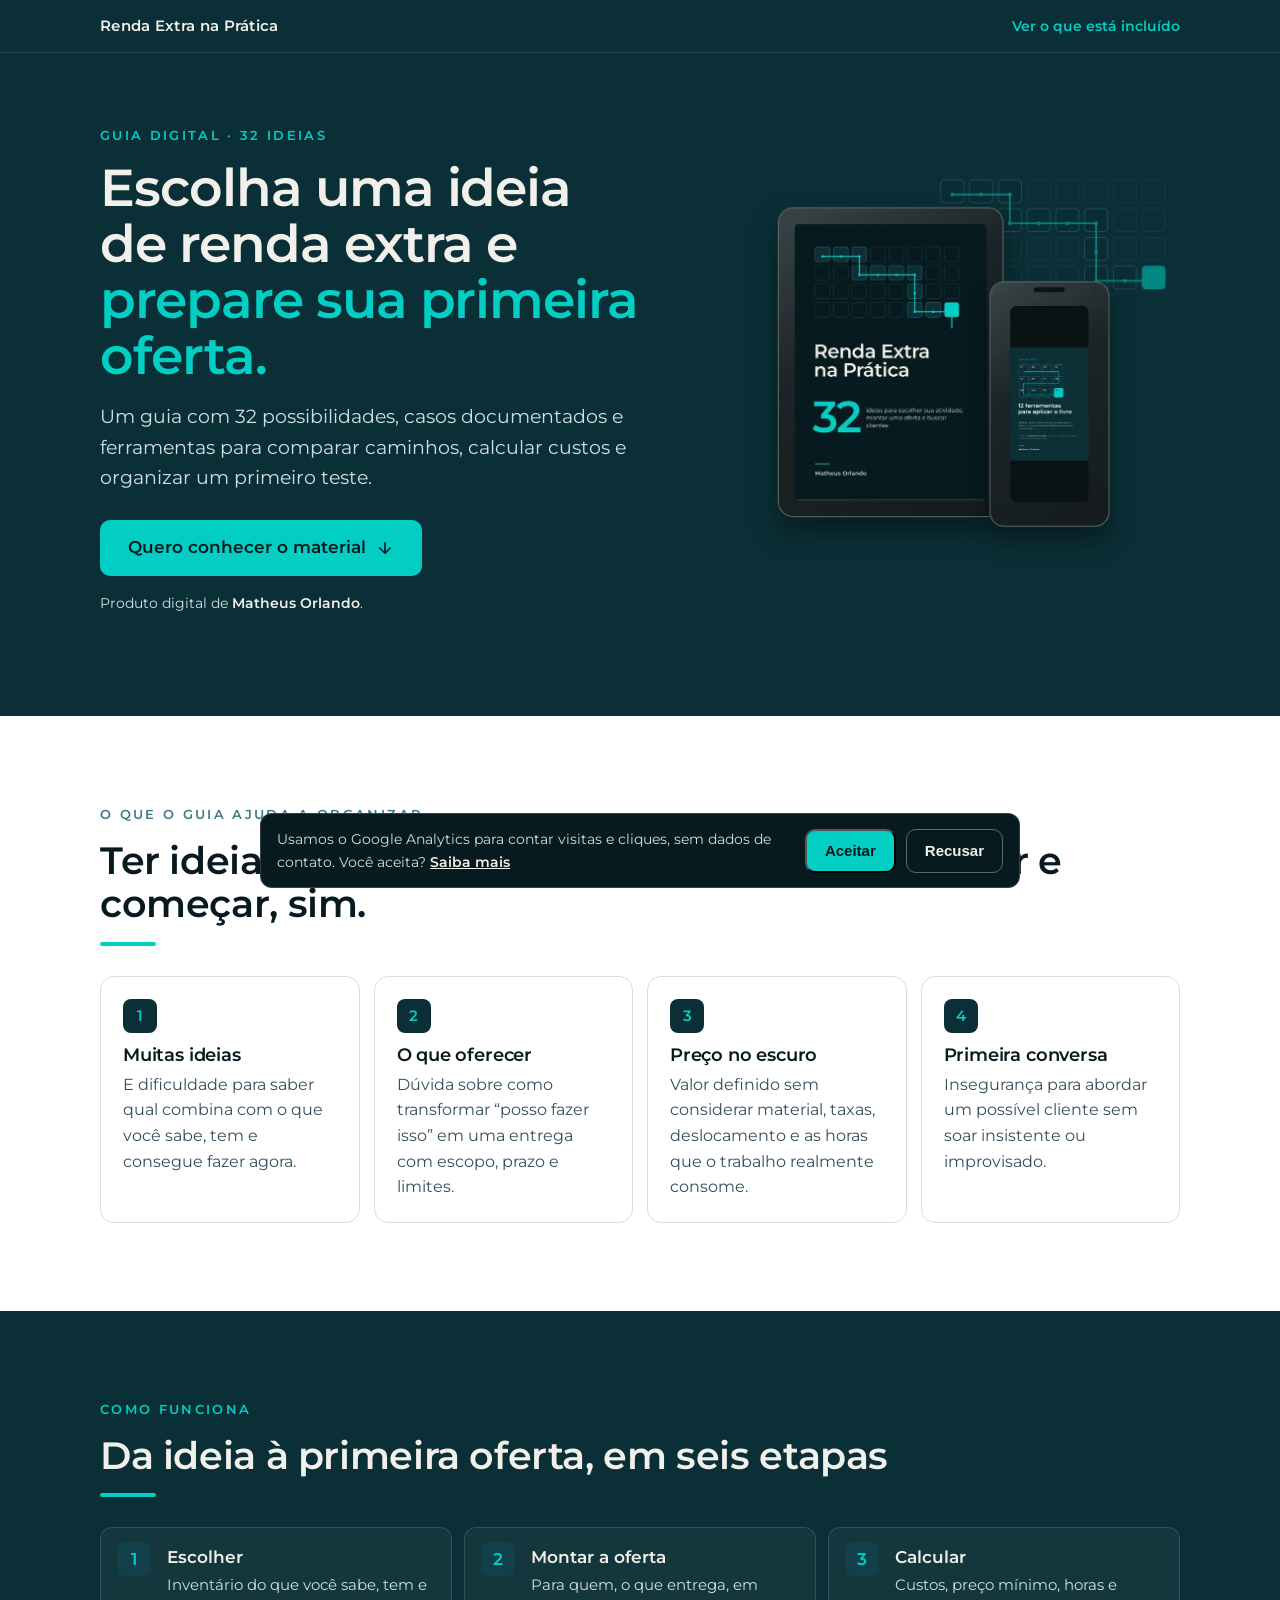
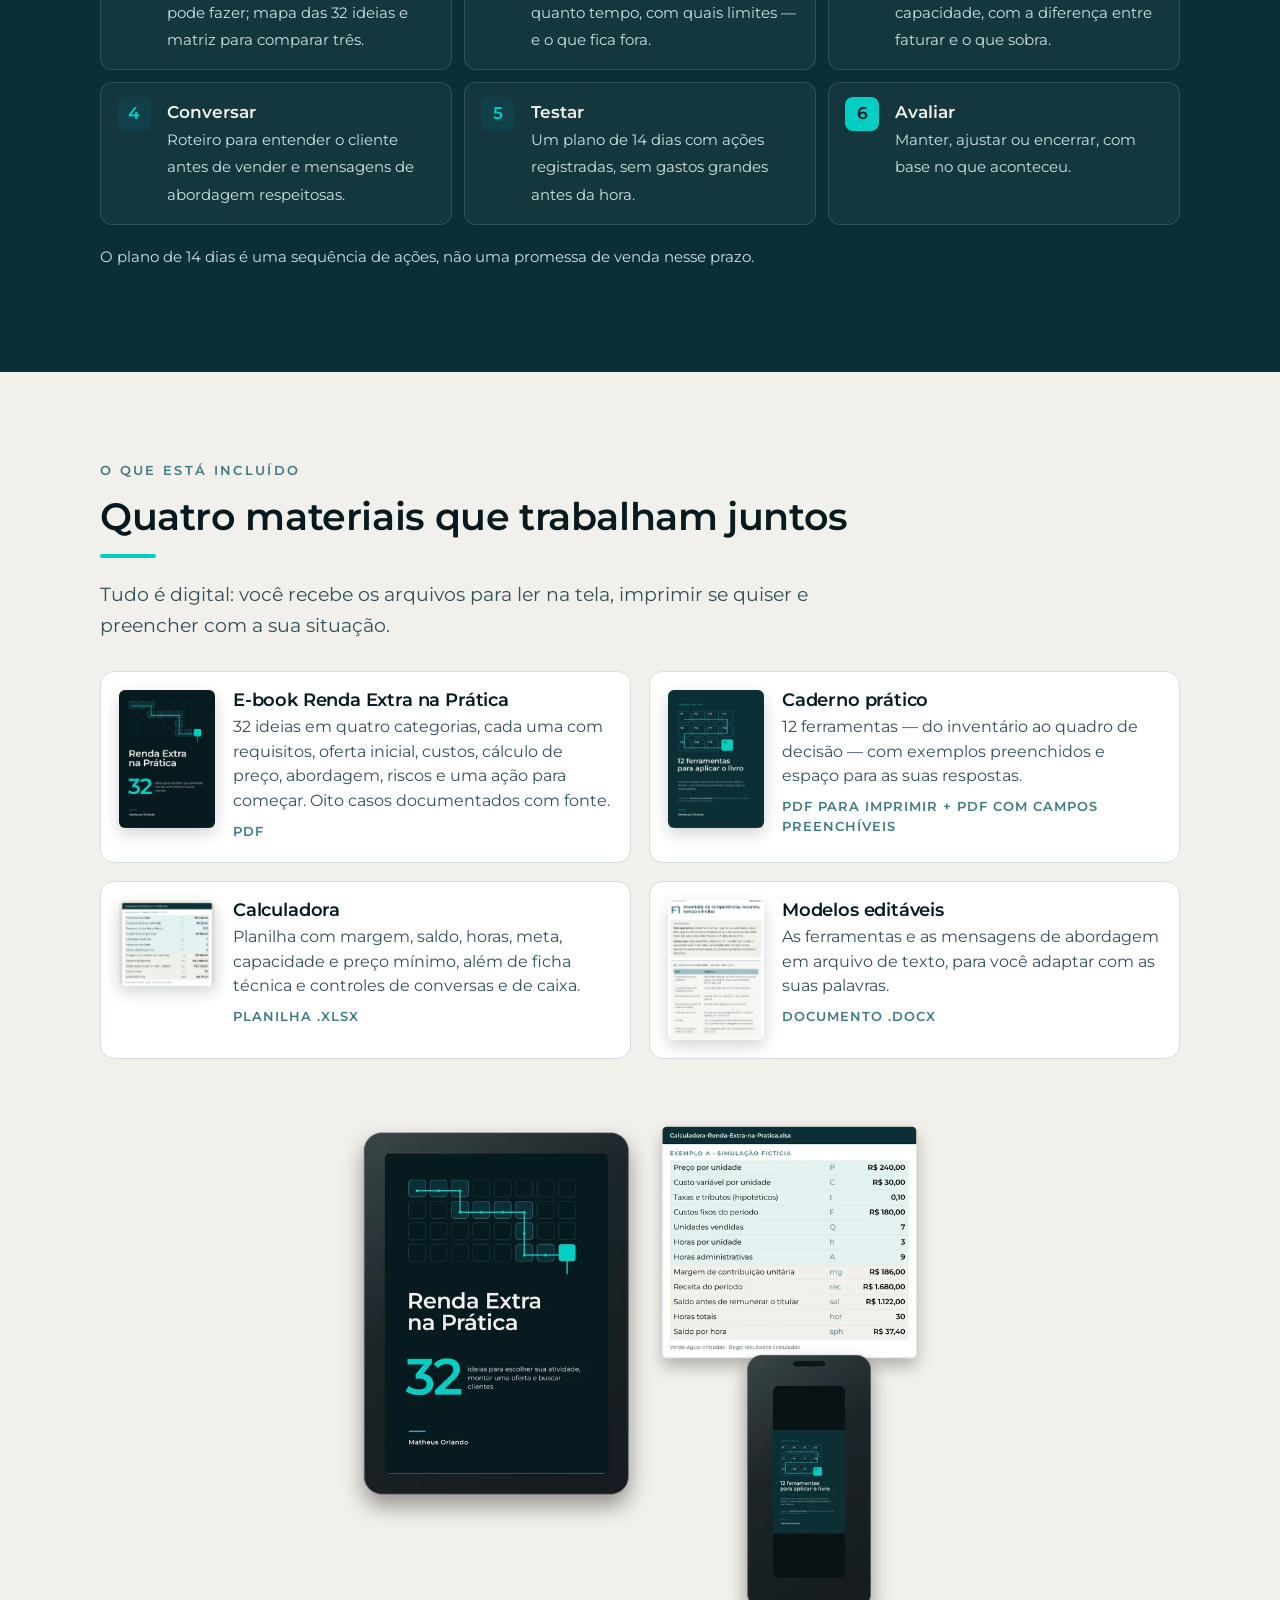
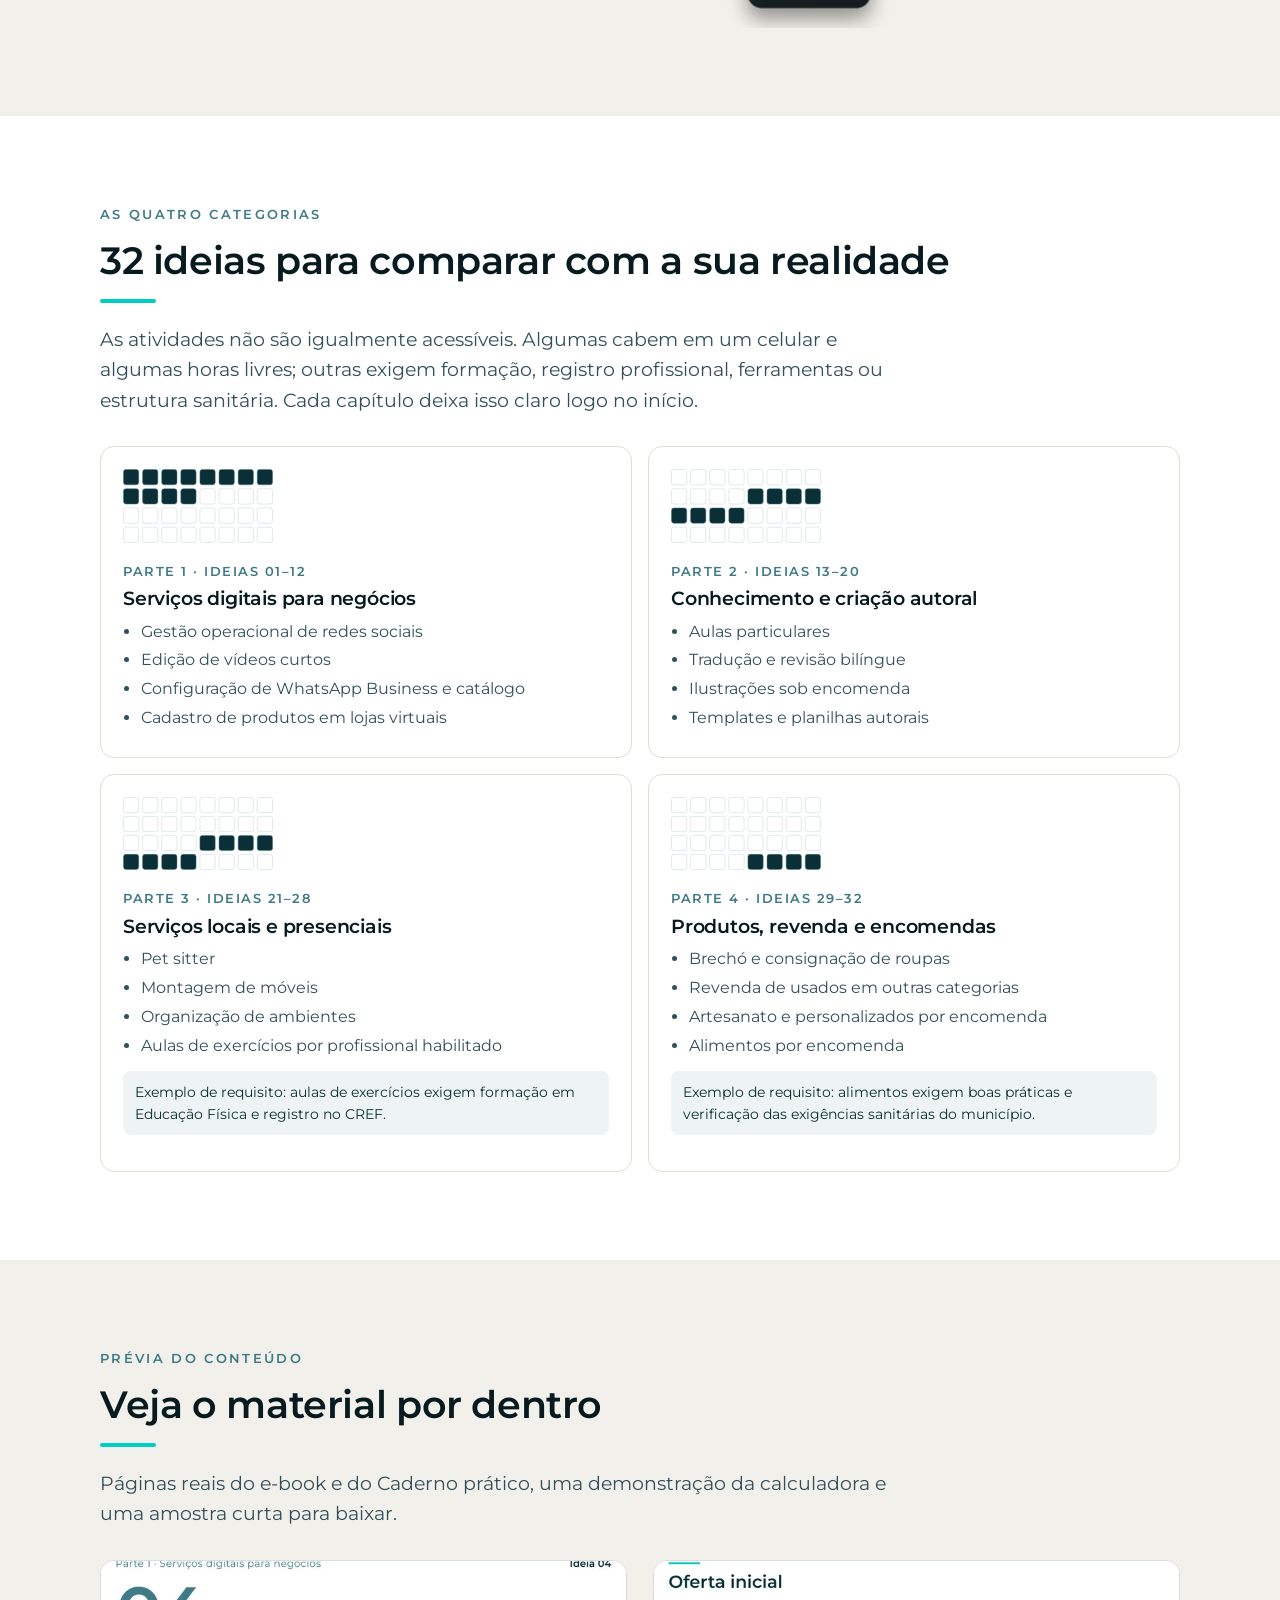
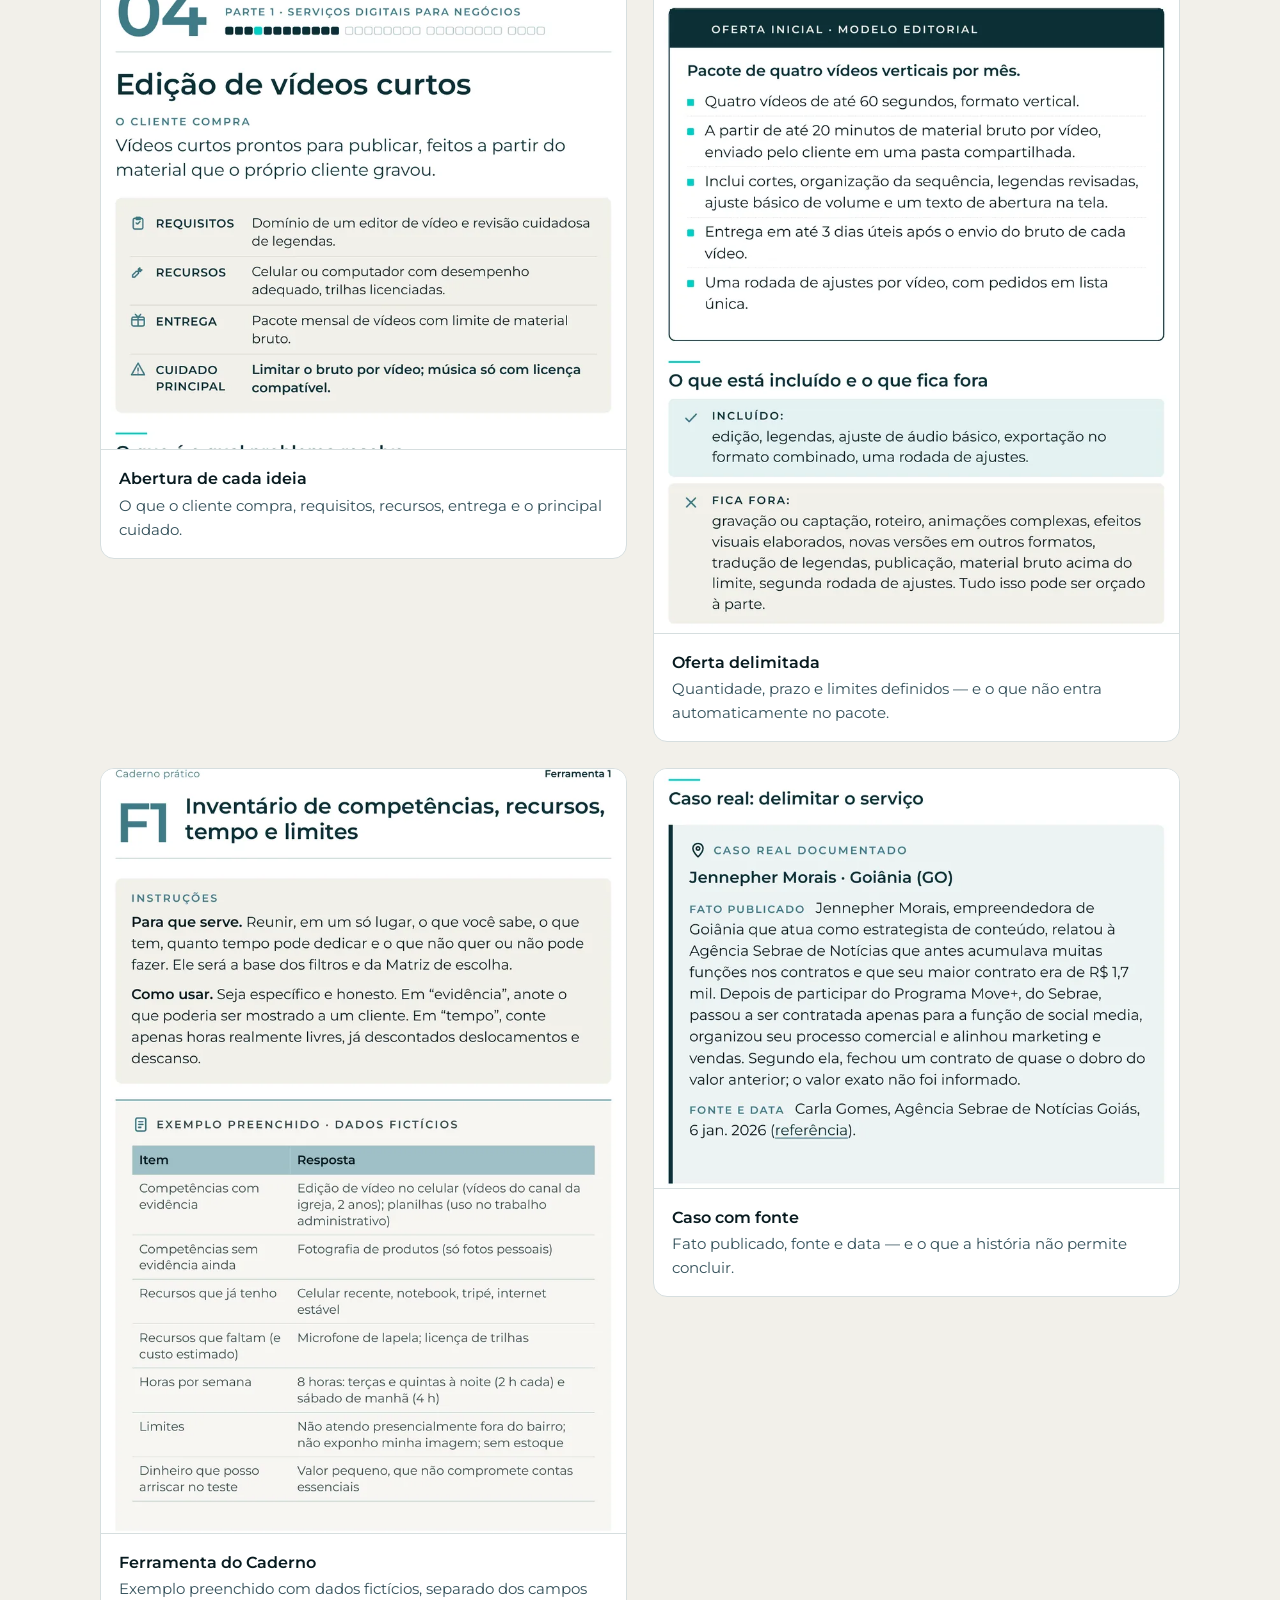
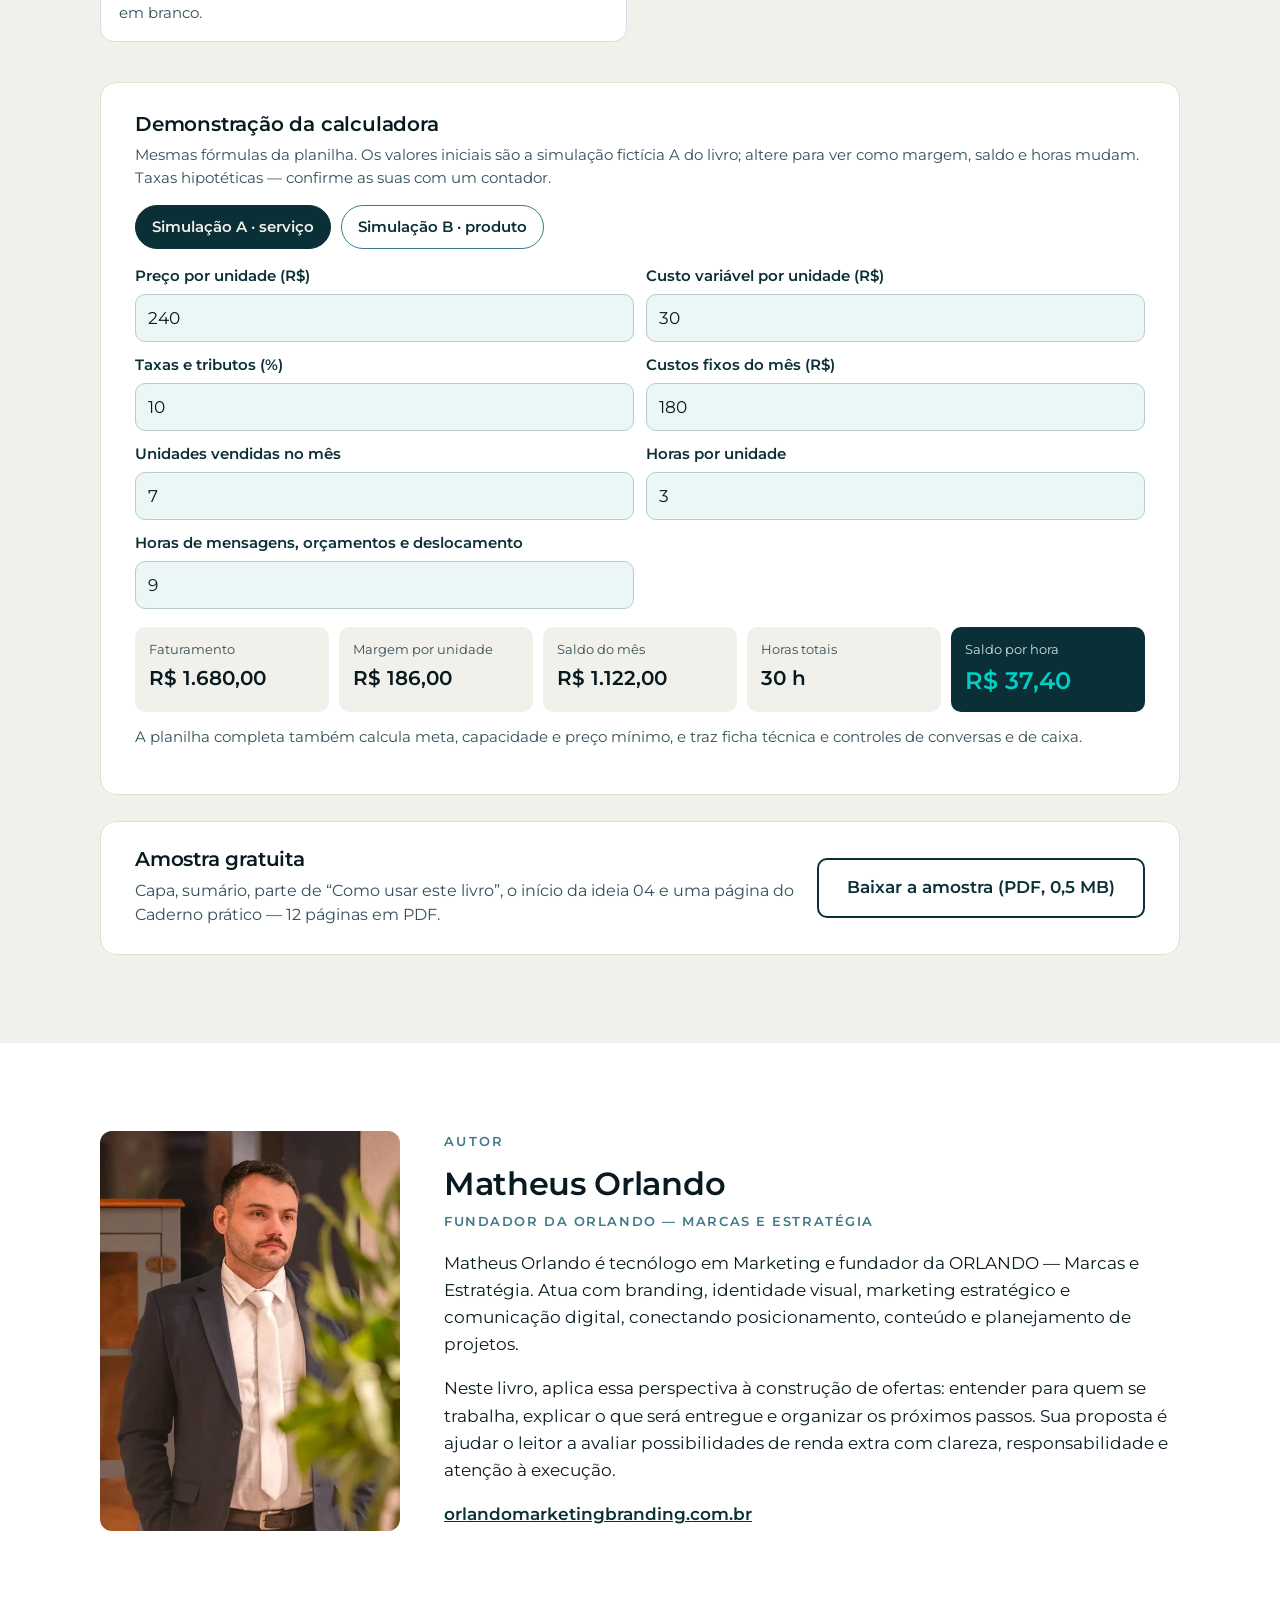
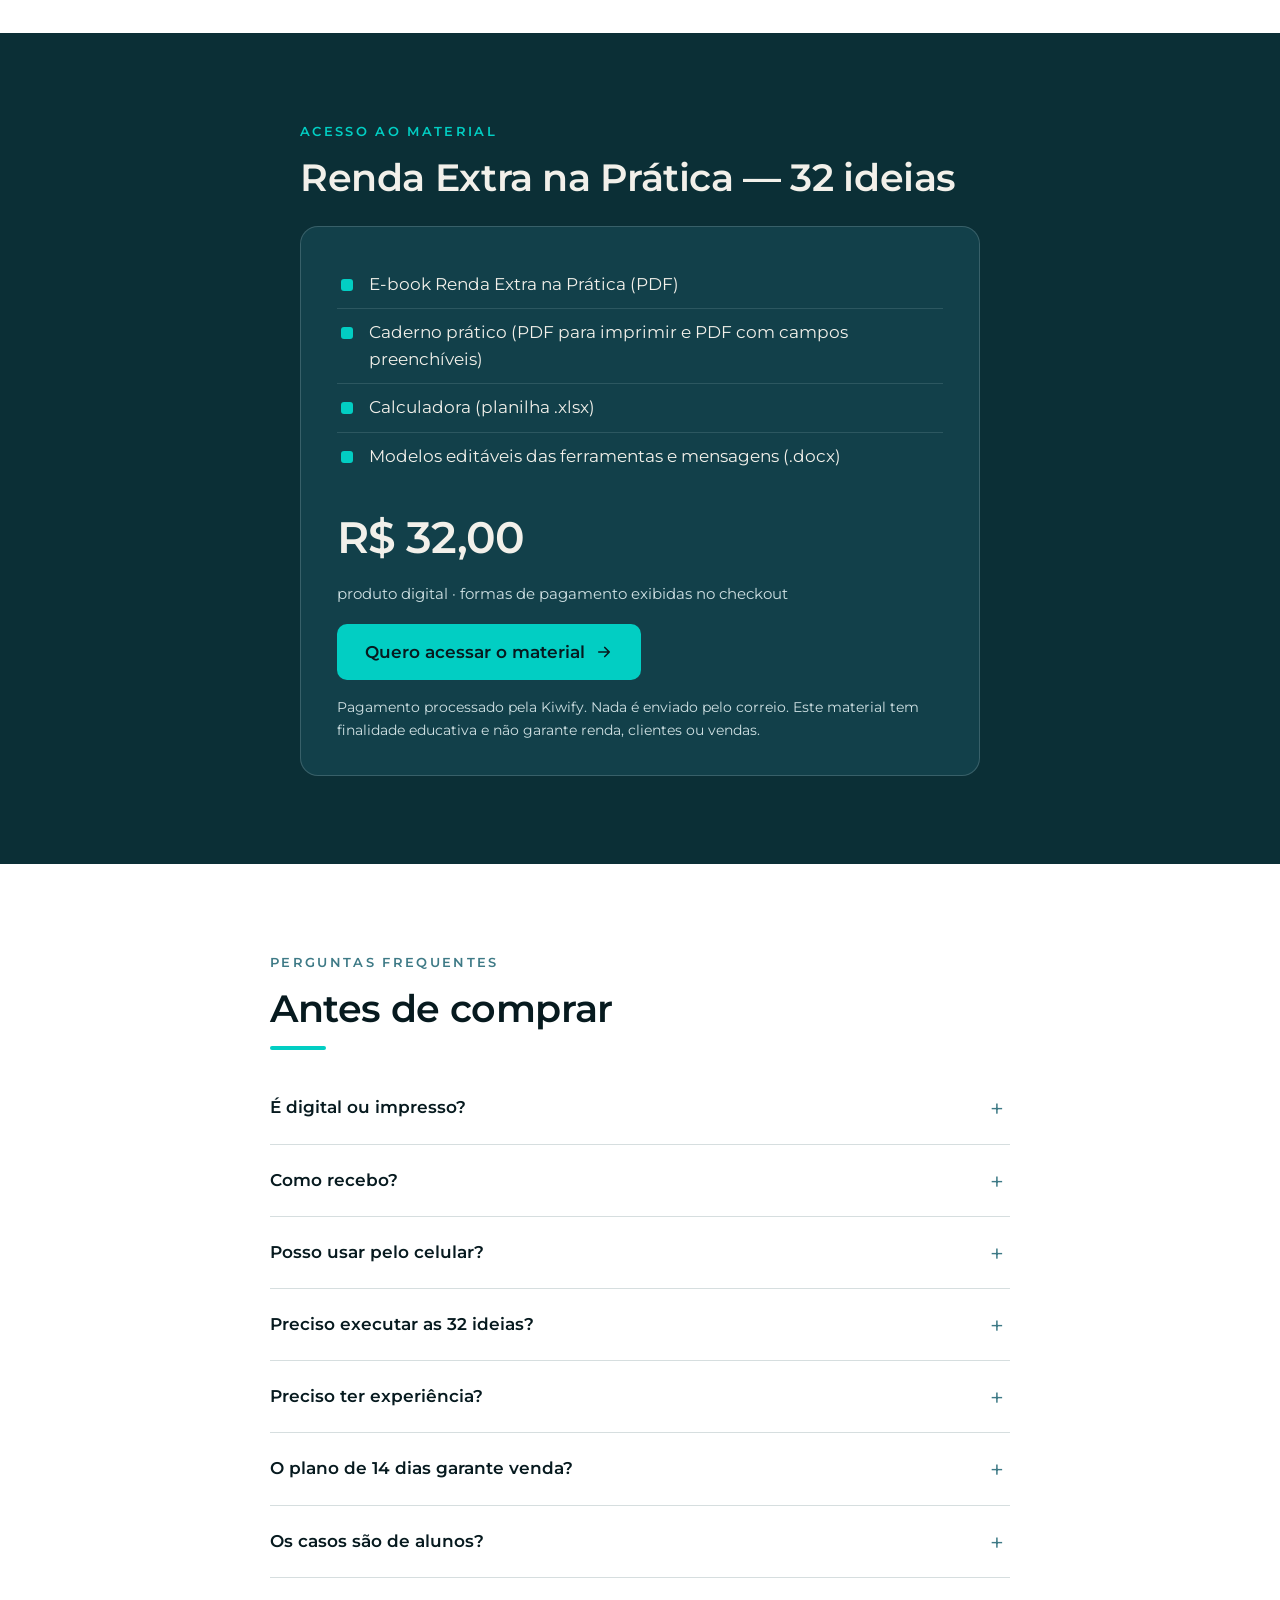
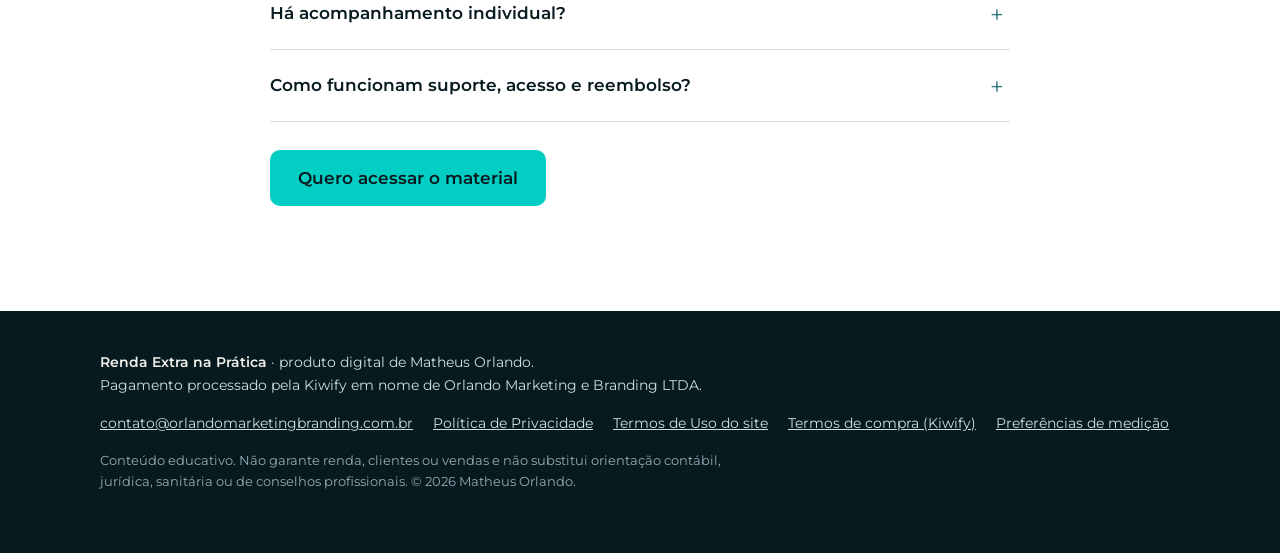
==== renda-extra-na-pratica/index.html @ 84be59c1 "Add files via upload" ====
<!doctype html>
<html lang="pt-BR" class="no-js">
<head>
<meta charset="utf-8">
<meta name="viewport" content="width=device-width, initial-scale=1">
<title>Renda Extra na Prática — 32 ideias para escolher sua atividade, montar uma oferta e buscar clientes</title>
<meta name="description" content="Guia digital de Matheus Orlando com 32 possibilidades de renda extra, casos documentados e ferramentas para comparar caminhos, calcular custos e organizar um primeiro teste.">
<link rel="canonical" href="https://orlandomarketingbranding.com.br/renda-extra-na-pratica/">
<meta name="theme-color" content="#0B2F36">
<meta property="og:type" content="product">
<meta property="og:locale" content="pt_BR">
<meta property="og:site_name" content="Renda Extra na Prática">
<meta property="og:title" content="Renda Extra na Prática — escolha uma ideia e prepare sua primeira oferta">
<meta property="og:description" content="32 possibilidades para comparar com sua realidade, entender o que oferecer e organizar um primeiro teste, com casos documentados e ferramentas de aplicação.">
<meta property="og:url" content="https://orlandomarketingbranding.com.br/renda-extra-na-pratica/">
<meta property="og:image" content="https://orlandomarketingbranding.com.br/renda-extra-na-pratica/assets/img/og-renda-extra-na-pratica.jpg">
<meta property="og:image:width" content="1200">
<meta property="og:image:height" content="630">
<meta property="og:image:alt" content="Capa do guia digital Renda Extra na Prática, de Matheus Orlando, em um tablet">
<meta name="twitter:card" content="summary_large_image">
<link rel="preload" href="assets/fonts/montserrat-semibold.woff2" as="font" type="font/woff2" crossorigin>
<link rel="icon" href="assets/img/favicon.png" type="image/png">
<style>
@font-face{font-family:Montserrat;src:url(assets/fonts/montserrat-regular.woff2) format("woff2");font-weight:400;font-display:swap}
@font-face{font-family:Montserrat;src:url(assets/fonts/montserrat-semibold.woff2) format("woff2");font-weight:600;font-display:swap}
@font-face{font-family:Montserrat;src:url(assets/fonts/montserrat-bold.woff2) format("woff2");font-weight:700;font-display:swap}
:root{--ink:#071A1F;--pet:#0B2F36;--min:#3E7A86;--off:#F2F0EA;--aqua:#02CEC3;--soft:#CFE0E3;--txt2:#33505A;--line:#D6DEDF;--max:1120px}
*{box-sizing:border-box}
html{scroll-behavior:smooth;-webkit-text-size-adjust:100%}
body{margin:0;font-family:Montserrat,system-ui,sans-serif;color:var(--ink);background:#fff;font-size:17px;line-height:1.6;overflow-x:hidden}
img{max-width:100%;height:auto;display:block}
a{color:inherit}
h1,h2,h3{font-weight:600;line-height:1.15;letter-spacing:-.01em;margin:0}
p{margin:0 0 1em}
.wrap{max-width:var(--max);margin:0 auto;padding:0 20px}
section{padding:64px 0}
.kicker{display:block;font-size:13px;font-weight:600;letter-spacing:.18em;text-transform:uppercase;color:var(--min);margin-bottom:14px}
.dark .kicker{color:var(--aqua)}
.bar{display:block;width:56px;height:4px;background:var(--aqua);border-radius:2px;margin:16px 0 22px}
h2{font-size:clamp(26px,5.2vw,38px)}
.lead{font-size:clamp(17px,2.4vw,19px);color:var(--txt2);max-width:62ch}
.dark{background:var(--pet);color:var(--off)}
.dark .lead,.dark p{color:var(--soft)}
.off{background:var(--off)}
.btn{display:inline-flex;align-items:center;justify-content:center;gap:10px;min-height:56px;padding:14px 28px;border-radius:10px;background:var(--aqua);color:var(--ink);font-weight:600;font-size:17px;text-decoration:none;text-align:center;transition:transform .15s ease,box-shadow .15s ease}
.btn:hover{transform:translateY(-1px);box-shadow:0 10px 24px rgba(2,206,195,.28)}
.btn:focus-visible{outline:3px solid var(--off);outline-offset:3px}
.off .btn:focus-visible,section:not(.dark) .btn:focus-visible{outline-color:var(--pet)}
.btn svg{width:18px;height:18px}
.note{font-size:14px;color:var(--soft);margin-top:14px}
/* topo */
.top{background:var(--pet);color:var(--off);padding:14px 0;border-bottom:1px solid rgba(207,224,227,.12)}
.top .wrap{display:flex;justify-content:space-between;align-items:center;gap:12px}
.top b{font-weight:600;font-size:15px;letter-spacing:.02em}
.top a{font-size:14px;font-weight:600;color:var(--aqua);text-decoration:none;white-space:nowrap}
/* hero */
.hero{padding:40px 0 56px;position:relative;overflow:hidden}
.hero .grid{display:grid;gap:28px;align-items:center}
.hero h1{font-size:clamp(31px,7.4vw,52px);line-height:1.08;letter-spacing:-.02em}
.hero h1 em{font-style:normal;color:var(--aqua)}
.hero .lead{color:var(--soft);margin:18px 0 26px}
.hero .who{font-size:14px;color:var(--soft);margin-top:16px}
.hero .who b{color:var(--off);font-weight:600}
.hero-img{max-width:560px;margin:0 auto;width:100%}
/* cartões */
.cards{display:grid;gap:14px;margin-top:30px}
.card{background:#fff;border:1px solid var(--line);border-radius:14px;padding:22px}
.off .card{border-color:#E1DDD2}
.card h3{font-size:18px;margin-bottom:6px}
.card p{margin:0;color:var(--txt2);font-size:16px}
.num{display:inline-flex;align-items:center;justify-content:center;width:34px;height:34px;border-radius:8px;background:var(--pet);color:var(--aqua);font-weight:600;font-size:15px;margin-bottom:12px}
/* etapas */
.steps{list-style:none;padding:0;margin:30px 0 0;display:grid;gap:12px;counter-reset:s}
.steps li{position:relative;padding:16px 18px 16px 66px;background:rgba(255,255,255,.04);border:1px solid rgba(207,224,227,.16);border-radius:12px;counter-increment:s}
.steps li::before{content:counter(s);position:absolute;left:16px;top:14px;width:34px;height:34px;border-radius:8px;background:#12404A;color:var(--aqua);font-weight:600;display:flex;align-items:center;justify-content:center}
.steps li:last-child::before{background:var(--aqua);color:var(--ink)}
.steps b{display:block;color:var(--off);font-weight:600}
.steps span{color:var(--soft);font-size:15px}
.steps-note{margin-top:20px;font-size:15px}
/* itens incluídos */
.items{display:grid;gap:18px;margin-top:30px}
.item{display:grid;grid-template-columns:96px 1fr;gap:18px;align-items:start;background:#fff;border:1px solid var(--line);border-radius:14px;padding:18px}
.item img{border-radius:6px;box-shadow:0 6px 16px rgba(7,26,31,.18)}
.item h3{font-size:18px;margin-bottom:4px}
.item p{margin:0;font-size:15.5px;color:var(--txt2)}
.item .fmt{display:inline-block;margin-top:8px;font-size:12.5px;font-weight:600;letter-spacing:.08em;text-transform:uppercase;color:var(--min)}
.conjunto{width:100%;max-width:620px;margin:34px auto 0}
/* categorias */
.cats{display:grid;gap:16px;margin-top:30px}
.cat{background:#fff;border:1px solid #E1DDD2;border-radius:14px;padding:22px}
.cat img{width:150px;margin-bottom:14px}
.cat .r{font-size:12.5px;font-weight:600;letter-spacing:.12em;text-transform:uppercase;color:var(--min)}
.cat h3{font-size:19px;margin:4px 0 10px}
.cat ul{margin:0;padding-left:18px;color:var(--txt2);font-size:15.5px}
.cat li{margin-bottom:4px}
.cat .req{margin-top:12px;font-size:14px;color:var(--pet);background:#EEF4F5;border-radius:8px;padding:10px 12px}
/* prévias */
.prev{display:grid;gap:26px;margin-top:30px}
.prev figure{margin:0;background:#fff;border:1px solid var(--line);border-radius:14px;overflow:hidden}
.prev figure img{width:100%;border-bottom:1px solid var(--line)}
.prev figcaption{padding:16px 18px;font-size:15px;color:var(--txt2)}
.prev figcaption b{display:block;color:var(--ink);font-weight:600;font-size:16px;margin-bottom:2px}
/* autor */
.author{display:grid;gap:26px;align-items:start}
.author img{border-radius:12px;width:100%;max-width:300px}
.author h2{font-size:clamp(24px,4.6vw,32px)}
.author .role{font-size:13px;font-weight:600;letter-spacing:.12em;text-transform:uppercase;color:var(--min);margin:8px 0 18px}
.author a{font-weight:600;color:var(--pet)}
/* oferta */
.offer{max-width:720px;margin:0 auto}
.offer-box{background:#12404A;border:1px solid rgba(207,224,227,.2);border-radius:18px;padding:26px 22px;margin-top:26px}
.offer-box ul{list-style:none;padding:0;margin:0 0 22px}
.offer-box li{position:relative;padding:10px 0 10px 32px;border-bottom:1px solid rgba(207,224,227,.14);color:var(--off)}
.offer-box li:last-child{border-bottom:none}
.offer-box li::before{content:"";position:absolute;left:4px;top:18px;width:12px;height:12px;border-radius:3px;background:var(--aqua)}
.price{display:flex;align-items:baseline;gap:10px;flex-wrap:wrap;margin:6px 0 18px}
.price strong{font-size:44px;font-weight:600;color:var(--off);letter-spacing:-.02em}
.price span{color:var(--soft);font-size:15px}
.offer .btn{width:100%}
.offer .fine{font-size:14px;color:var(--soft);margin:16px 0 0}
/* faq */
.faq{max-width:780px;margin:0 auto}
details{border-bottom:1px solid var(--line);padding:4px 0}
summary{cursor:pointer;list-style:none;padding:18px 40px 18px 0;font-weight:600;font-size:17px;position:relative}
summary::-webkit-details-marker{display:none}
summary::after{content:"+";position:absolute;right:6px;top:14px;font-size:24px;color:var(--min);font-weight:400}
details[open] summary::after{content:"–"}
details p{color:var(--txt2);margin:0 0 18px;font-size:16px}
/* rodapé */
footer{background:var(--ink);color:var(--soft);padding:40px 0 48px;font-size:14px}
footer b{color:var(--off);font-weight:600}
footer nav{display:flex;flex-wrap:wrap;gap:8px 20px;margin:16px 0}
footer a{color:var(--soft)}
footer .disc{color:#93AEB3;font-size:13px;max-width:72ch}
/* consentimento (gerado pelo site.js do site principal) */
.consent-bar{position:fixed;left:12px;right:12px;bottom:12px;z-index:50;background:var(--ink);color:var(--soft);border:1px solid rgba(207,224,227,.2);border-radius:12px;padding:14px 16px;display:flex;flex-wrap:wrap;gap:12px;align-items:center;font-size:14px;max-width:760px;margin:0 auto}
.consent-bar p{margin:0;flex:1 1 260px}
.consent-bar a{color:var(--off);font-weight:600}
.consent-actions{display:flex;gap:10px}
.consent-bar .btn{min-height:44px;padding:8px 18px;font-size:15px}
.consent-bar .btn--ghost{background:transparent;color:var(--off);border:1px solid rgba(207,224,227,.4)}
/* demonstração e amostra */
.demo{margin-top:40px;background:#fff;border:1px solid #E1DDD2;border-radius:16px;padding:22px}
.demo h3,.sample h3{font-size:20px;margin-bottom:8px}
.demo-note{font-size:14.5px;color:var(--txt2);margin:0 0 14px}
.demo-ex{display:flex;flex-wrap:wrap;gap:10px;margin-bottom:16px}
.chip{min-height:44px;padding:8px 16px;border-radius:999px;border:1px solid var(--min);background:#fff;color:var(--pet);font:600 15px Montserrat,system-ui,sans-serif;cursor:pointer}
.chip[aria-pressed="true"]{background:var(--pet);color:var(--off);border-color:var(--pet)}
.chip:focus-visible{outline:3px solid var(--aqua);outline-offset:2px}
.demo-grid{display:grid;gap:12px}
.demo-grid label{display:flex;flex-direction:column;gap:6px;font-size:14.5px;font-weight:600;color:var(--pet)}
.demo-grid input{min-height:48px;border:1px solid #B9CACD;border-radius:10px;padding:10px 12px;font:400 17px Montserrat,system-ui,sans-serif;color:var(--ink);background:#EAF7F6;width:100%}
.demo-grid input:focus-visible{outline:3px solid var(--aqua);outline-offset:1px}
.demo-out{display:grid;grid-template-columns:1fr 1fr;gap:10px;margin:18px 0 14px}
.demo-out div{background:var(--off);border-radius:10px;padding:12px 14px}
.demo-out .hl{background:var(--pet);grid-column:1/-1}
.demo-out dt{font-size:13px;color:var(--txt2)}
.demo-out .hl dt{color:var(--soft)}
.demo-out dd{margin:2px 0 0;font-size:20px;font-weight:600;color:var(--ink)}
.demo-out .hl dd{color:var(--aqua);font-size:24px}
.sample{margin-top:26px;display:grid;gap:16px;align-items:center;background:#fff;border:1px solid #E1DDD2;border-radius:16px;padding:22px}
.sample p{margin:0;color:var(--txt2);font-size:15.5px}
.btn--line{background:transparent;color:var(--pet);border:2px solid var(--pet)}
.btn--line:hover{box-shadow:none;background:#EEF4F5}
/* telas maiores */
@media (min-width:760px){
  section{padding:88px 0}
  .cards{grid-template-columns:repeat(2,1fr)}
  .cats{grid-template-columns:repeat(2,1fr)}
  .prev{grid-template-columns:repeat(2,1fr);align-items:start}
  .steps{grid-template-columns:repeat(3,1fr)}
  .items{grid-template-columns:repeat(2,1fr)}
  .author{grid-template-columns:300px 1fr;gap:44px}
  .offer-box{padding:34px 36px}
  .offer .btn{width:auto}
  .demo{padding:30px 34px}
  .demo-grid{grid-template-columns:repeat(2,1fr)}
  .demo-out{grid-template-columns:repeat(5,1fr)}
  .demo-out .hl{grid-column:auto}
  .sample{grid-template-columns:1fr auto;padding:26px 34px}
}
@media (min-width:980px){
  .hero{padding:72px 0 88px}
  .hero .grid{grid-template-columns:1.05fr .95fr;gap:40px}
  .cards{grid-template-columns:repeat(4,1fr)}
}
@media (prefers-reduced-motion:reduce){html{scroll-behavior:auto}.btn{transition:none}}
</style>
</head>
<body data-page="produto" data-solution="renda-extra-na-pratica">

<header class="top">
  <div class="wrap"><b>Renda Extra na Prática</b><a href="#oferta">Ver o que está incluído</a></div>
</header>

<main id="conteudo">

<!-- A. Primeira tela -->
<section class="hero dark" aria-labelledby="titulo">
  <div class="wrap grid">
    <div>
      <span class="kicker">Guia digital · 32 ideias</span>
      <h1 id="titulo">Escolha uma ideia de renda extra e <em>prepare sua primeira oferta.</em></h1>
      <p class="lead">Um guia com 32 possibilidades, casos documentados e ferramentas para comparar caminhos, calcular custos e organizar um primeiro teste.</p>
      <a class="btn" href="#incluido" data-loc="hero">Quero conhecer o material
        <svg viewBox="0 0 24 24" fill="none" stroke="currentColor" stroke-width="2.2" stroke-linecap="round" stroke-linejoin="round" aria-hidden="true"><path d="M12 5v14M5 12l7 7 7-7"/></svg></a>
      <p class="who">Produto digital de <b>Matheus Orlando</b>.</p>
    </div>
    <div class="hero-img">
      <img src="assets/img/hero-conjunto.webp" width="1000" height="857" alt="O e-book Renda Extra na Prática em um tablet e o Caderno prático em um celular" fetchpriority="high">
    </div>
  </div>
</section>

<!-- B. Problemas -->
<section aria-labelledby="problemas">
  <div class="wrap">
    <span class="kicker">O que o guia ajuda a organizar</span>
    <h2 id="problemas">Ter ideias não costuma ser o problema. Escolher e começar, sim.</h2>
    <span class="bar"></span>
    <div class="cards">
      <div class="card"><span class="num">1</span><h3>Muitas ideias</h3><p>E dificuldade para saber qual combina com o que você sabe, tem e consegue fazer agora.</p></div>
      <div class="card"><span class="num">2</span><h3>O que oferecer</h3><p>Dúvida sobre como transformar “posso fazer isso” em uma entrega com escopo, prazo e limites.</p></div>
      <div class="card"><span class="num">3</span><h3>Preço no escuro</h3><p>Valor definido sem considerar material, taxas, deslocamento e as horas que o trabalho realmente consome.</p></div>
      <div class="card"><span class="num">4</span><h3>Primeira conversa</h3><p>Insegurança para abordar um possível cliente sem soar insistente ou improvisado.</p></div>
    </div>
  </div>
</section>

<!-- C. Como funciona -->
<section class="dark" aria-labelledby="como">
  <div class="wrap">
    <span class="kicker">Como funciona</span>
    <h2 id="como">Da ideia à primeira oferta, em seis etapas</h2>
    <span class="bar"></span>
    <ol class="steps">
      <li><b>Escolher</b><span>Inventário do que você sabe, tem e pode fazer; mapa das 32 ideias e matriz para comparar três.</span></li>
      <li><b>Montar a oferta</b><span>Para quem, o que entrega, em quanto tempo, com quais limites — e o que fica fora.</span></li>
      <li><b>Calcular</b><span>Custos, preço mínimo, horas e capacidade, com a diferença entre faturar e o que sobra.</span></li>
      <li><b>Conversar</b><span>Roteiro para entender o cliente antes de vender e mensagens de abordagem respeitosas.</span></li>
      <li><b>Testar</b><span>Um plano de 14 dias com ações registradas, sem gastos grandes antes da hora.</span></li>
      <li><b>Avaliar</b><span>Manter, ajustar ou encerrar, com base no que aconteceu.</span></li>
    </ol>
    <p class="steps-note">O plano de 14 dias é uma sequência de ações, não uma promessa de venda nesse prazo.</p>
  </div>
</section>

<!-- D. O que está incluído -->
<section class="off" id="incluido" aria-labelledby="inc">
  <div class="wrap">
    <span class="kicker">O que está incluído</span>
    <h2 id="inc">Quatro materiais que trabalham juntos</h2>
    <span class="bar"></span>
    <p class="lead">Tudo é digital: você recebe os arquivos para ler na tela, imprimir se quiser e preencher com a sua situação.</p>
    <div class="items">
      <div class="item"><img src="assets/img/capa-livro.webp" width="520" height="748" alt="Capa do e-book Renda Extra na Prática" loading="lazy">
        <div><h3>E-book Renda Extra na Prática</h3><p>32 ideias em quatro categorias, cada uma com requisitos, oferta inicial, custos, cálculo de preço, abordagem, riscos e uma ação para começar. Oito casos documentados com fonte.</p><span class="fmt">PDF</span></div></div>
      <div class="item"><img src="assets/img/capa-caderno.webp" width="520" height="748" alt="Capa do Caderno prático com 12 ferramentas" loading="lazy">
        <div><h3>Caderno prático</h3><p>12 ferramentas — do inventário ao quadro de decisão — com exemplos preenchidos e espaço para as suas respostas.</p><span class="fmt">PDF para imprimir + PDF com campos preenchíveis</span></div></div>
      <div class="item"><img src="assets/img/calculadora.webp" width="820" height="731" alt="Calculadora em planilha com entradas e resultados" loading="lazy">
        <div><h3>Calculadora</h3><p>Planilha com margem, saldo, horas, meta, capacidade e preço mínimo, além de ficha técnica e controles de conversas e de caixa.</p><span class="fmt">Planilha .xlsx</span></div></div>
      <div class="item"><img src="assets/img/trecho-ferramenta.webp" width="820" height="1192" alt="Página de ferramenta do Caderno prático" loading="lazy">
        <div><h3>Modelos editáveis</h3><p>As ferramentas e as mensagens de abordagem em arquivo de texto, para você adaptar com as suas palavras.</p><span class="fmt">Documento .docx</span></div></div>
    </div>
    <img class="conjunto" src="assets/img/conjunto.webp" width="1000" height="864" alt="E-book, Caderno prático e Calculadora apresentados juntos" loading="lazy">
  </div>
</section>

<!-- E. Categorias -->
<section aria-labelledby="cats">
  <div class="wrap">
    <span class="kicker">As quatro categorias</span>
    <h2 id="cats">32 ideias para comparar com a sua realidade</h2>
    <span class="bar"></span>
    <p class="lead">As atividades não são igualmente acessíveis. Algumas cabem em um celular e algumas horas livres; outras exigem formação, registro profissional, ferramentas ou estrutura sanitária. Cada capítulo deixa isso claro logo no início.</p>
    <div class="cats">
      <div class="cat"><img src="assets/img/parte-1.svg" width="392" height="192" alt="" loading="lazy"><span class="r">Parte 1 · ideias 01–12</span><h3>Serviços digitais para negócios</h3>
        <ul><li>Gestão operacional de redes sociais</li><li>Edição de vídeos curtos</li><li>Configuração de WhatsApp Business e catálogo</li><li>Cadastro de produtos em lojas virtuais</li></ul></div>
      <div class="cat"><img src="assets/img/parte-2.svg" width="392" height="192" alt="" loading="lazy"><span class="r">Parte 2 · ideias 13–20</span><h3>Conhecimento e criação autoral</h3>
        <ul><li>Aulas particulares</li><li>Tradução e revisão bilíngue</li><li>Ilustrações sob encomenda</li><li>Templates e planilhas autorais</li></ul></div>
      <div class="cat"><img src="assets/img/parte-3.svg" width="392" height="192" alt="" loading="lazy"><span class="r">Parte 3 · ideias 21–28</span><h3>Serviços locais e presenciais</h3>
        <ul><li>Pet sitter</li><li>Montagem de móveis</li><li>Organização de ambientes</li><li>Aulas de exercícios por profissional habilitado</li></ul>
        <p class="req">Exemplo de requisito: aulas de exercícios exigem formação em Educação Física e registro no CREF.</p></div>
      <div class="cat"><img src="assets/img/parte-4.svg" width="392" height="192" alt="" loading="lazy"><span class="r">Parte 4 · ideias 29–32</span><h3>Produtos, revenda e encomendas</h3>
        <ul><li>Brechó e consignação de roupas</li><li>Revenda de usados em outras categorias</li><li>Artesanato e personalizados por encomenda</li><li>Alimentos por encomenda</li></ul>
        <p class="req">Exemplo de requisito: alimentos exigem boas práticas e verificação das exigências sanitárias do município.</p></div>
    </div>
  </div>
</section>

<!-- F. Veja o material por dentro (substitui depoimentos enquanto não houver avaliações reais) -->
<section class="off" id="por-dentro" aria-labelledby="prev">
  <div class="wrap">
    <span class="kicker">Prévia do conteúdo</span>
    <h2 id="prev">Veja o material por dentro</h2>
    <span class="bar"></span>
    <p class="lead">Páginas reais do e-book e do Caderno prático, uma demonstração da calculadora e uma amostra curta para baixar.</p>
    <div class="prev">
      <figure><img src="assets/img/trecho-abertura-ideia.webp" width="820" height="763" alt="Página real da abertura de uma ideia com quadro de leitura rápida" loading="lazy"><figcaption><b>Abertura de cada ideia</b>O que o cliente compra, requisitos, recursos, entrega e o principal cuidado.</figcaption></figure>
      <figure><img src="assets/img/trecho-oferta.webp" width="820" height="1050" alt="Página real do capítulo de edição de vídeos curtos com a oferta inicial e o que fica fora" loading="lazy"><figcaption><b>Oferta delimitada</b>Quantidade, prazo e limites definidos — e o que não entra automaticamente no pacote.</figcaption></figure>
      <figure><img src="assets/img/trecho-ferramenta.webp" width="820" height="1192" alt="Página real do Caderno prático com o inventário preenchido com dados fictícios" loading="lazy"><figcaption><b>Ferramenta do Caderno</b>Exemplo preenchido com dados fictícios, separado dos campos em branco.</figcaption></figure>
      <figure><img src="assets/img/trecho-caso.webp" width="820" height="653" alt="Página real com caso documentado, fato publicado, fonte e data" loading="lazy"><figcaption><b>Caso com fonte</b>Fato publicado, fonte e data — e o que a história não permite concluir.</figcaption></figure>
    </div>

    <div class="demo" aria-labelledby="demo-t">
      <h3 id="demo-t">Demonstração da calculadora</h3>
      <p class="demo-note">Mesmas fórmulas da planilha. Os valores iniciais são a simulação fictícia A do livro; altere para ver como margem, saldo e horas mudam. Taxas hipotéticas — confirme as suas com um contador.</p>
      <div class="demo-ex" role="group" aria-label="Carregar exemplo">
        <button type="button" class="chip" data-ex="A" aria-pressed="true">Simulação A · serviço</button>
        <button type="button" class="chip" data-ex="B" aria-pressed="false">Simulação B · produto</button>
      </div>
      <form class="demo-grid" id="calc" onsubmit="return false">
        <label>Preço por unidade (R$)<input inputmode="decimal" name="P" value="240"></label>
        <label>Custo variável por unidade (R$)<input inputmode="decimal" name="C" value="30"></label>
        <label>Taxas e tributos (%)<input inputmode="decimal" name="t" value="10"></label>
        <label>Custos fixos do mês (R$)<input inputmode="decimal" name="F" value="180"></label>
        <label>Unidades vendidas no mês<input inputmode="decimal" name="Q" value="7"></label>
        <label>Horas por unidade<input inputmode="decimal" name="h" value="3"></label>
        <label>Horas de mensagens, orçamentos e deslocamento<input inputmode="decimal" name="A" value="9"></label>
      </form>
      <dl class="demo-out" aria-live="polite">
        <div><dt>Faturamento</dt><dd id="o-rec">R$ 1.680,00</dd></div>
        <div><dt>Margem por unidade</dt><dd id="o-mg">R$ 186,00</dd></div>
        <div><dt>Saldo do mês</dt><dd id="o-sal">R$ 1.122,00</dd></div>
        <div><dt>Horas totais</dt><dd id="o-hor">30 h</dd></div>
        <div class="hl"><dt>Saldo por hora</dt><dd id="o-sph">R$ 37,40</dd></div>
      </dl>
      <p class="demo-note">A planilha completa também calcula meta, capacidade e preço mínimo, e traz ficha técnica e controles de conversas e de caixa.</p>
    </div>

    <div class="sample">
      <div>
        <h3>Amostra gratuita</h3>
        <p>Capa, sumário, parte de “Como usar este livro”, o início da ideia 04 e uma página do Caderno prático — 12 páginas em PDF.</p>
      </div>
      <a class="btn btn--line" href="assets/amostra/Renda-Extra-na-Pratica-amostra.pdf" download data-lp="amostra-pdf" data-loc="por-dentro">Baixar a amostra (PDF, 0,5 MB)</a>
    </div>
  </div>
</section>

<!-- G. Autor -->
<section aria-labelledby="autor">
  <div class="wrap author">
    <img src="assets/img/matheus-orlando.webp" width="560" height="747" alt="Matheus Orlando" loading="lazy">
    <div>
      <span class="kicker">Autor</span>
      <h2 id="autor">Matheus Orlando</h2>
      <p class="role">Fundador da ORLANDO — Marcas e Estratégia</p>
      <p>Matheus Orlando é tecnólogo em Marketing e fundador da ORLANDO — Marcas e Estratégia. Atua com branding, identidade visual, marketing estratégico e comunicação digital, conectando posicionamento, conteúdo e planejamento de projetos.</p>
      <p>Neste livro, aplica essa perspectiva à construção de ofertas: entender para quem se trabalha, explicar o que será entregue e organizar os próximos passos. Sua proposta é ajudar o leitor a avaliar possibilidades de renda extra com clareza, responsabilidade e atenção à execução.</p>
      <p><a href="https://www.orlandomarketingbranding.com.br/">orlandomarketingbranding.com.br</a></p>
    </div>
  </div>
</section>

<!-- H. Oferta -->
<section class="dark" id="oferta" aria-labelledby="of">
  <div class="wrap offer">
    <span class="kicker">Acesso ao material</span>
    <h2 id="of">Renda Extra na Prática — 32 ideias</h2>
    <div class="offer-box">
      <ul>
        <li>E-book Renda Extra na Prática (PDF)</li>
        <li>Caderno prático (PDF para imprimir e PDF com campos preenchíveis)</li>
        <li>Calculadora (planilha .xlsx)</li>
        <li>Modelos editáveis das ferramentas e mensagens (.docx)</li>
      </ul>
      <div class="price"><strong>R$ 32,00</strong><span>produto digital · formas de pagamento exibidas no checkout</span></div>
      <a class="btn" href="https://pay.kiwify.com.br/jd6mEem" data-lp="checkout-kiwify" data-loc="oferta" rel="noopener">Quero acessar o material
        <svg viewBox="0 0 24 24" fill="none" stroke="currentColor" stroke-width="2.2" stroke-linecap="round" stroke-linejoin="round" aria-hidden="true"><path d="M5 12h14M13 6l6 6-6 6"/></svg></a>
      <p class="fine">Pagamento processado pela Kiwify. Nada é enviado pelo correio. Este material tem finalidade educativa e não garante renda, clientes ou vendas.</p>
    </div>
  </div>
</section>

<!-- I. Perguntas frequentes -->
<section aria-labelledby="faq">
  <div class="wrap faq">
    <span class="kicker">Perguntas frequentes</span>
    <h2 id="faq">Antes de comprar</h2>
    <span class="bar"></span>
    <details><summary>É digital ou impresso?</summary><p>Digital. São arquivos em PDF, uma planilha e um documento editável. Nada é enviado pelo correio — se quiser o Caderno no papel, você mesmo pode imprimir.</p></details>
    <!-- CONFERIR ANTES DE PUBLICAR: confirmar no painel da Kiwify o formato de entrega (área de membros ou arquivo) e ajustar esta resposta se necessário. -->
    <details><summary>Como recebo?</summary><p>É um produto digital, entregue pela Kiwify depois da confirmação do pagamento. As instruções de acesso são enviadas ao e-mail informado na compra.</p></details>
    <details><summary>Posso usar pelo celular?</summary><p>Sim. O e-book e o Caderno abrem em qualquer leitor de PDF no celular. A planilha funciona melhor no computador ou em um aplicativo de planilhas; os campos preenchíveis do Caderno dependem de um leitor de PDF compatível.</p></details>
    <details><summary>Preciso executar as 32 ideias?</summary><p>Não. A proposta é comparar, escolher uma e testá-la. O livro foi organizado para consulta: você lê apenas os capítulos que fizerem sentido para você.</p></details>
    <details><summary>Preciso ter experiência?</summary><p>Depende da ideia. Cada capítulo informa o que é exigido. Algumas atividades podem ser testadas com pouco preparo; outras exigem formação, registro profissional, ferramentas ou estrutura sanitária.</p></details>
    <details><summary>O plano de 14 dias garante venda?</summary><p>Não. É uma sequência de ações para escolher, conversar com possíveis clientes, ajustar a oferta e registrar o que aconteceu. Se faltar algum requisito, o período é usado para preparação.</p></details>
    <details><summary>Os casos são de alunos?</summary><p>Não. São oito casos de pessoas sem relação com o autor, publicados pela Agência Sebrae de Notícias ou no site da própria profissional, com fonte e data. Eles mostram decisões, não previsões de resultado.</p></details>
    <details><summary>Há acompanhamento individual?</summary><p>Não. O produto é o conjunto de materiais. Não inclui mentoria, consultoria, comunidade ou aulas em vídeo.</p></details>
    <details><summary>Como funcionam suporte, acesso e reembolso?</summary><p>Dúvidas sobre acesso aos arquivos são atendidas pelo e-mail de suporte indicado no checkout e na mensagem de confirmação da compra. Em compras pela internet, você pode desistir em até 7 dias após a compra e pedir o reembolso, conforme o direito de arrependimento do Código de Defesa do Consumidor (art. 49).</p></details>
    <p style="margin-top:28px"><a class="btn" href="https://pay.kiwify.com.br/jd6mEem" data-lp="checkout-kiwify" data-loc="faq" rel="noopener">Quero acessar o material</a></p>
  </div>
</section>

</main>

<footer>
  <div class="wrap">
    <b>Renda Extra na Prática</b> · produto digital de Matheus Orlando.<br>
    Pagamento processado pela Kiwify em nome de Orlando Marketing e Branding LTDA.
    <nav aria-label="Links legais e contato">
      <a href="mailto:contato@orlandomarketingbranding.com.br">contato@orlandomarketingbranding.com.br</a>
      <a href="/privacidade.html">Política de Privacidade</a>
      <a href="/termos.html">Termos de Uso do site</a>
      <a href="https://kiwify.com.br/termos-de-uso/" rel="noopener">Termos de compra (Kiwify)</a>
      <a href="#" class="js-consent-open" hidden>Preferências de medição</a>
    </nav>
    <p class="disc">Conteúdo educativo. Não garante renda, clientes ou vendas e não substitui orientação contábil, jurídica, sanitária ou de conselhos profissionais. © 2026 Matheus Orlando.</p>
  </div>
</footer>

<!-- Medição: reaproveita o consentimento e o GA4 do site principal. Cliques no checkout geram apenas o evento "click_lp" (link_destination = checkout-kiwify); compra confirmada é registrada somente na Kiwify. -->
<script>
(function(){
  var f=document.getElementById('calc'); if(!f) return;
  var EX={A:{P:240,C:30,t:10,F:180,Q:7,h:3,A:9},B:{P:60,C:24,t:10,F:150,Q:20,h:1,A:5}};
  var brl=function(v){return 'R$ '+v.toLocaleString('pt-BR',{minimumFractionDigits:2,maximumFractionDigits:2});};
  var num=function(n){var v=parseFloat(String(f.elements[n].value).replace(/\./g,'').replace(',','.'));return isFinite(v)?v:0;};
  function calc(){
    var P=num('P'),C=num('C'),t=num('t')/100,F=num('F'),Q=num('Q'),h=num('h'),A=num('A');
    var mg=P-C-P*t, rec=Q*P, sal=Q*mg-F, hor=Q*h+A;
    document.getElementById('o-rec').textContent=brl(rec);
    document.getElementById('o-mg').textContent=brl(mg);
    document.getElementById('o-sal').textContent=brl(sal);
    document.getElementById('o-hor').textContent=hor.toLocaleString('pt-BR',{maximumFractionDigits:1})+' h';
    document.getElementById('o-sph').textContent=hor>0?brl(sal/hor):'—';
  }
  f.addEventListener('input',calc);
  document.querySelectorAll('.chip[data-ex]').forEach(function(b){
    b.addEventListener('click',function(){
      var e=EX[b.getAttribute('data-ex')];
      Object.keys(e).forEach(function(k){f.elements[k].value=String(e[k]).replace('.',',');});
      document.querySelectorAll('.chip[data-ex]').forEach(function(x){x.setAttribute('aria-pressed',x===b?'true':'false');});
      calc();
    });
  });
  calc();
})();
</script>
<script src="../assets/js/config.js" defer></script>
<script src="../assets/js/site.js" defer></script>
</body>
</html>
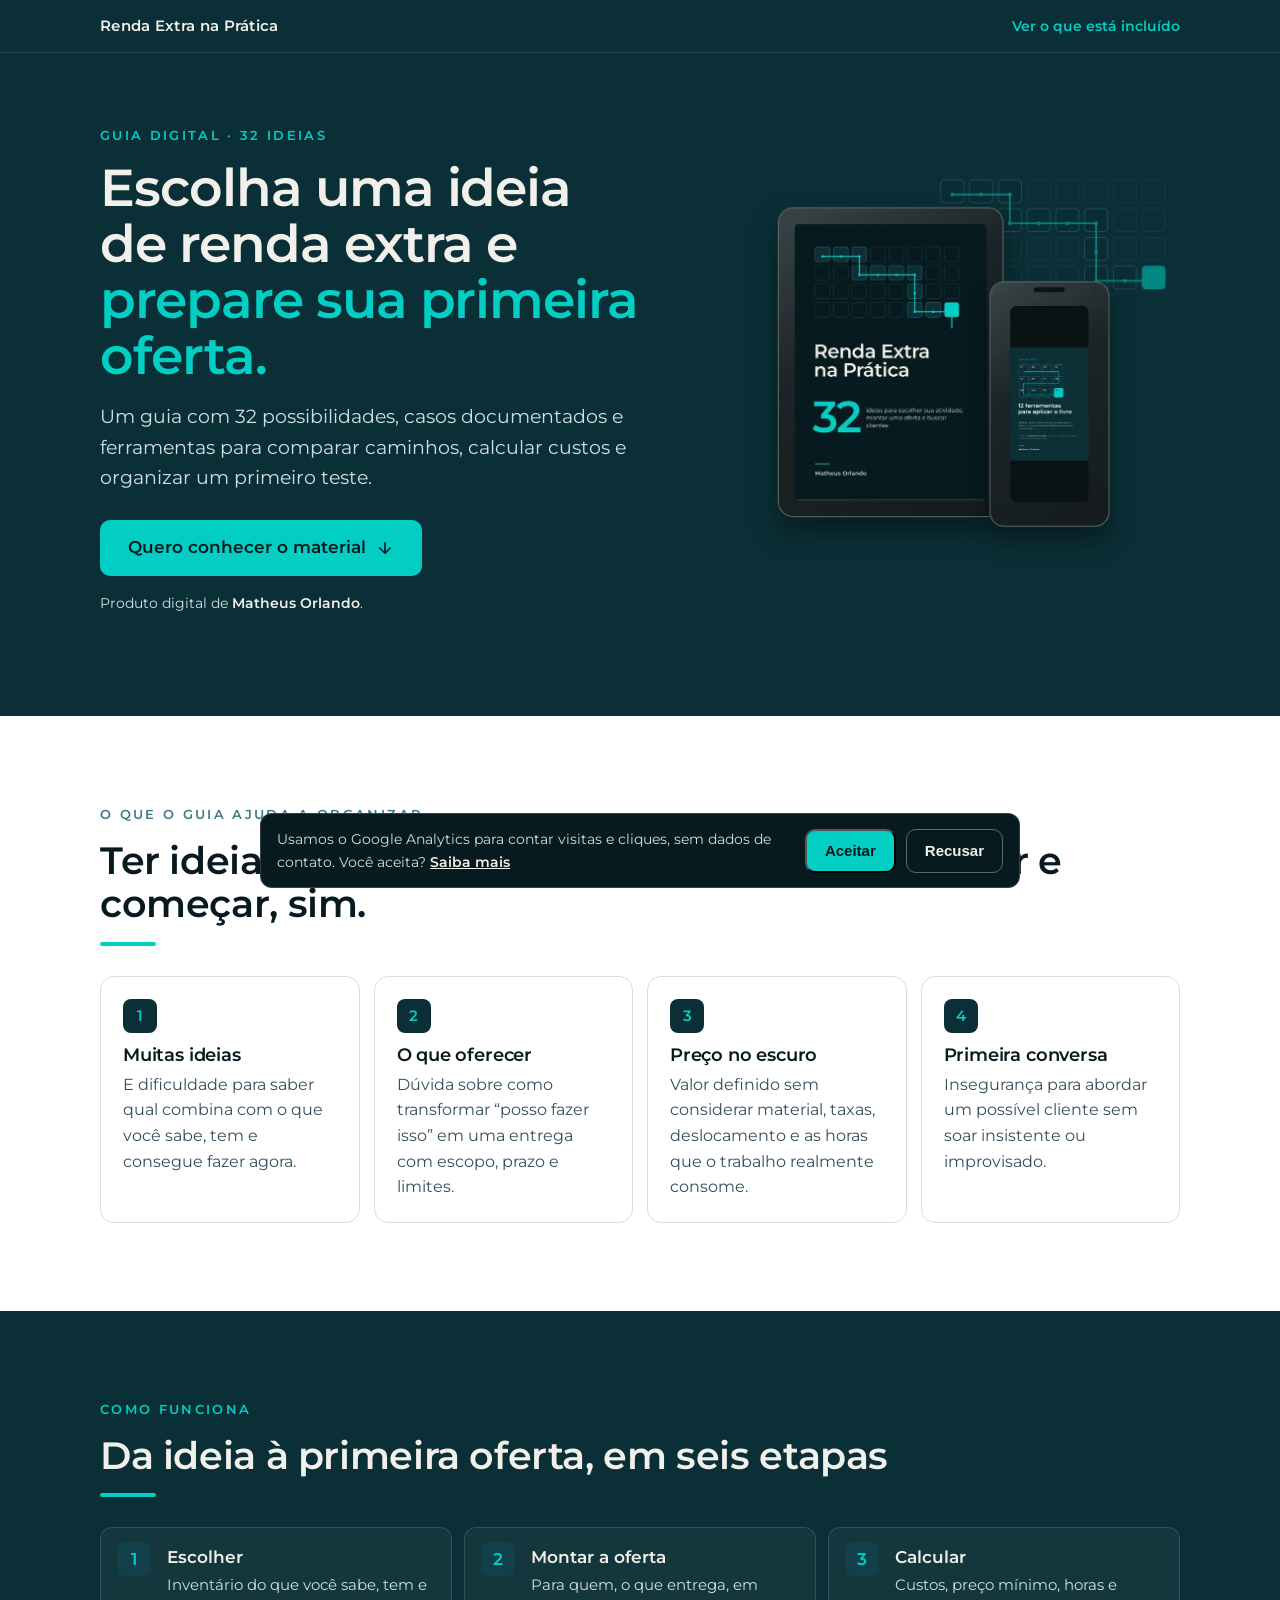
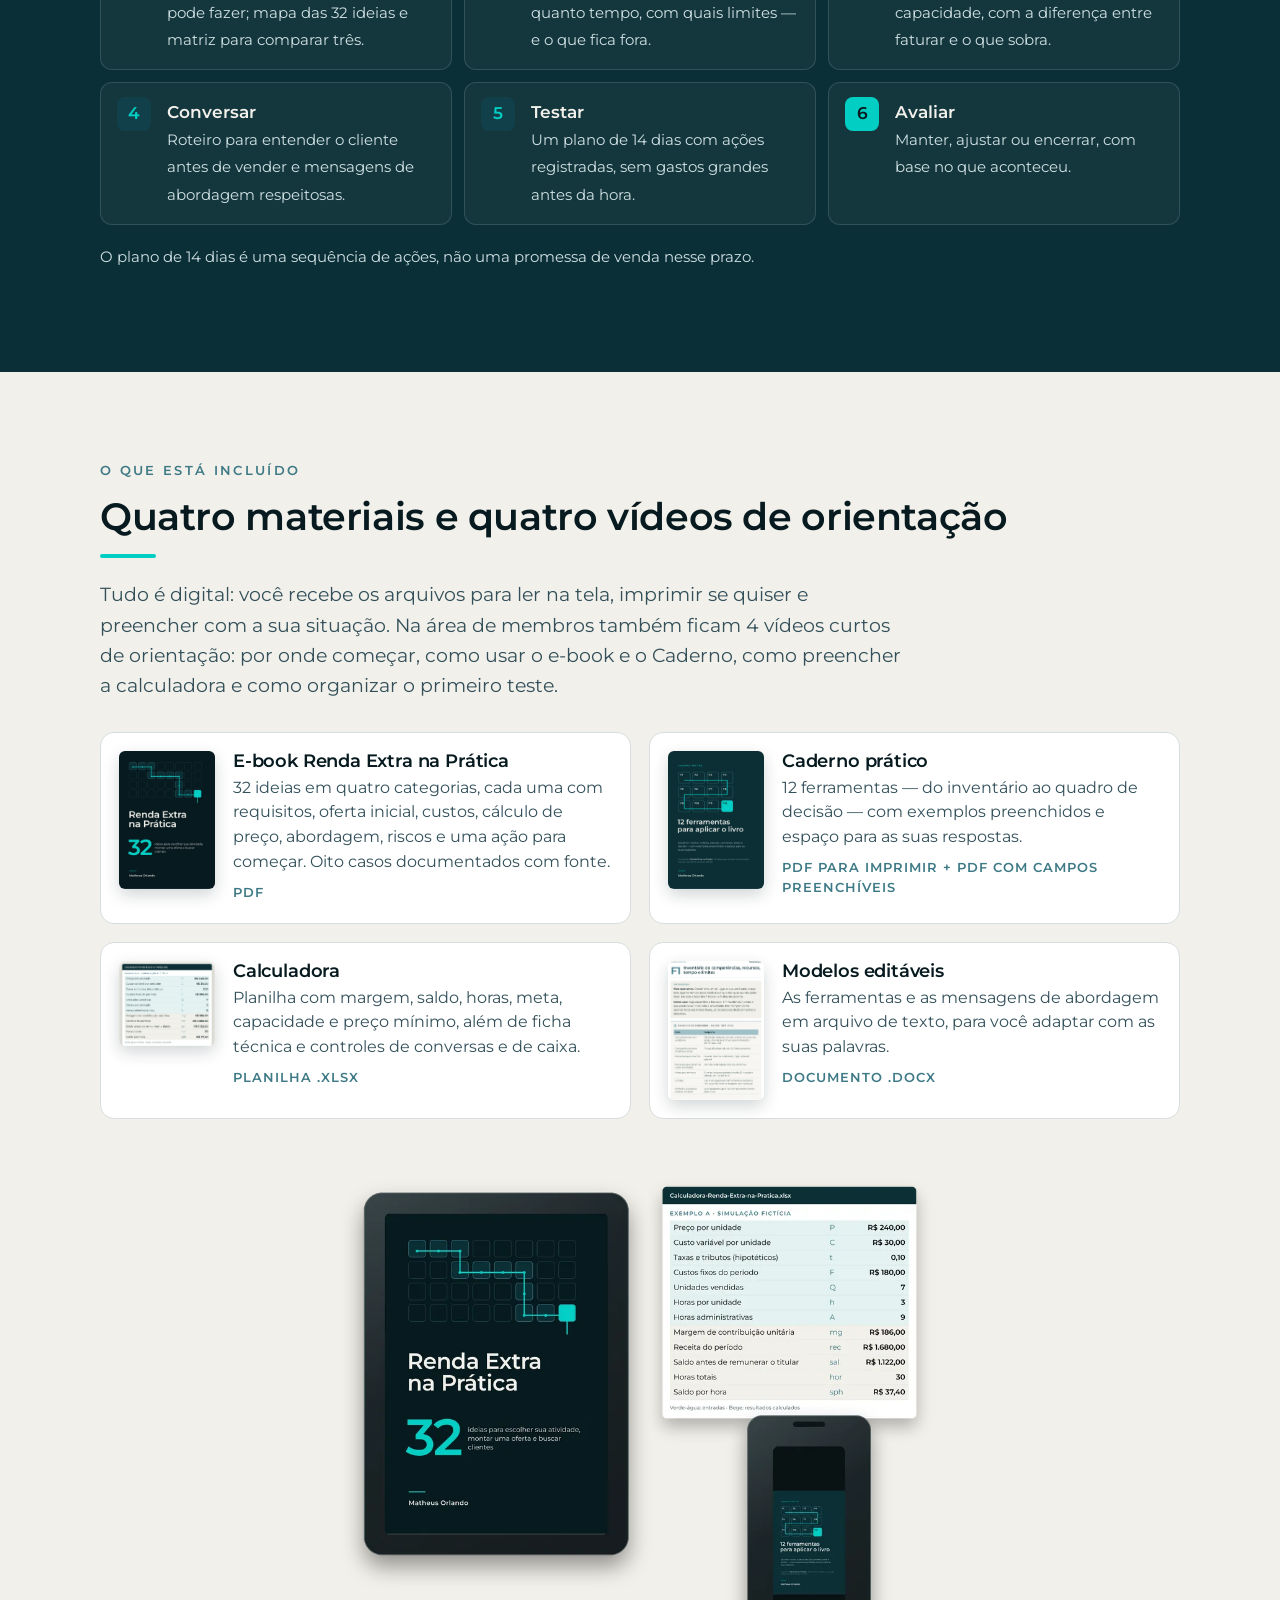
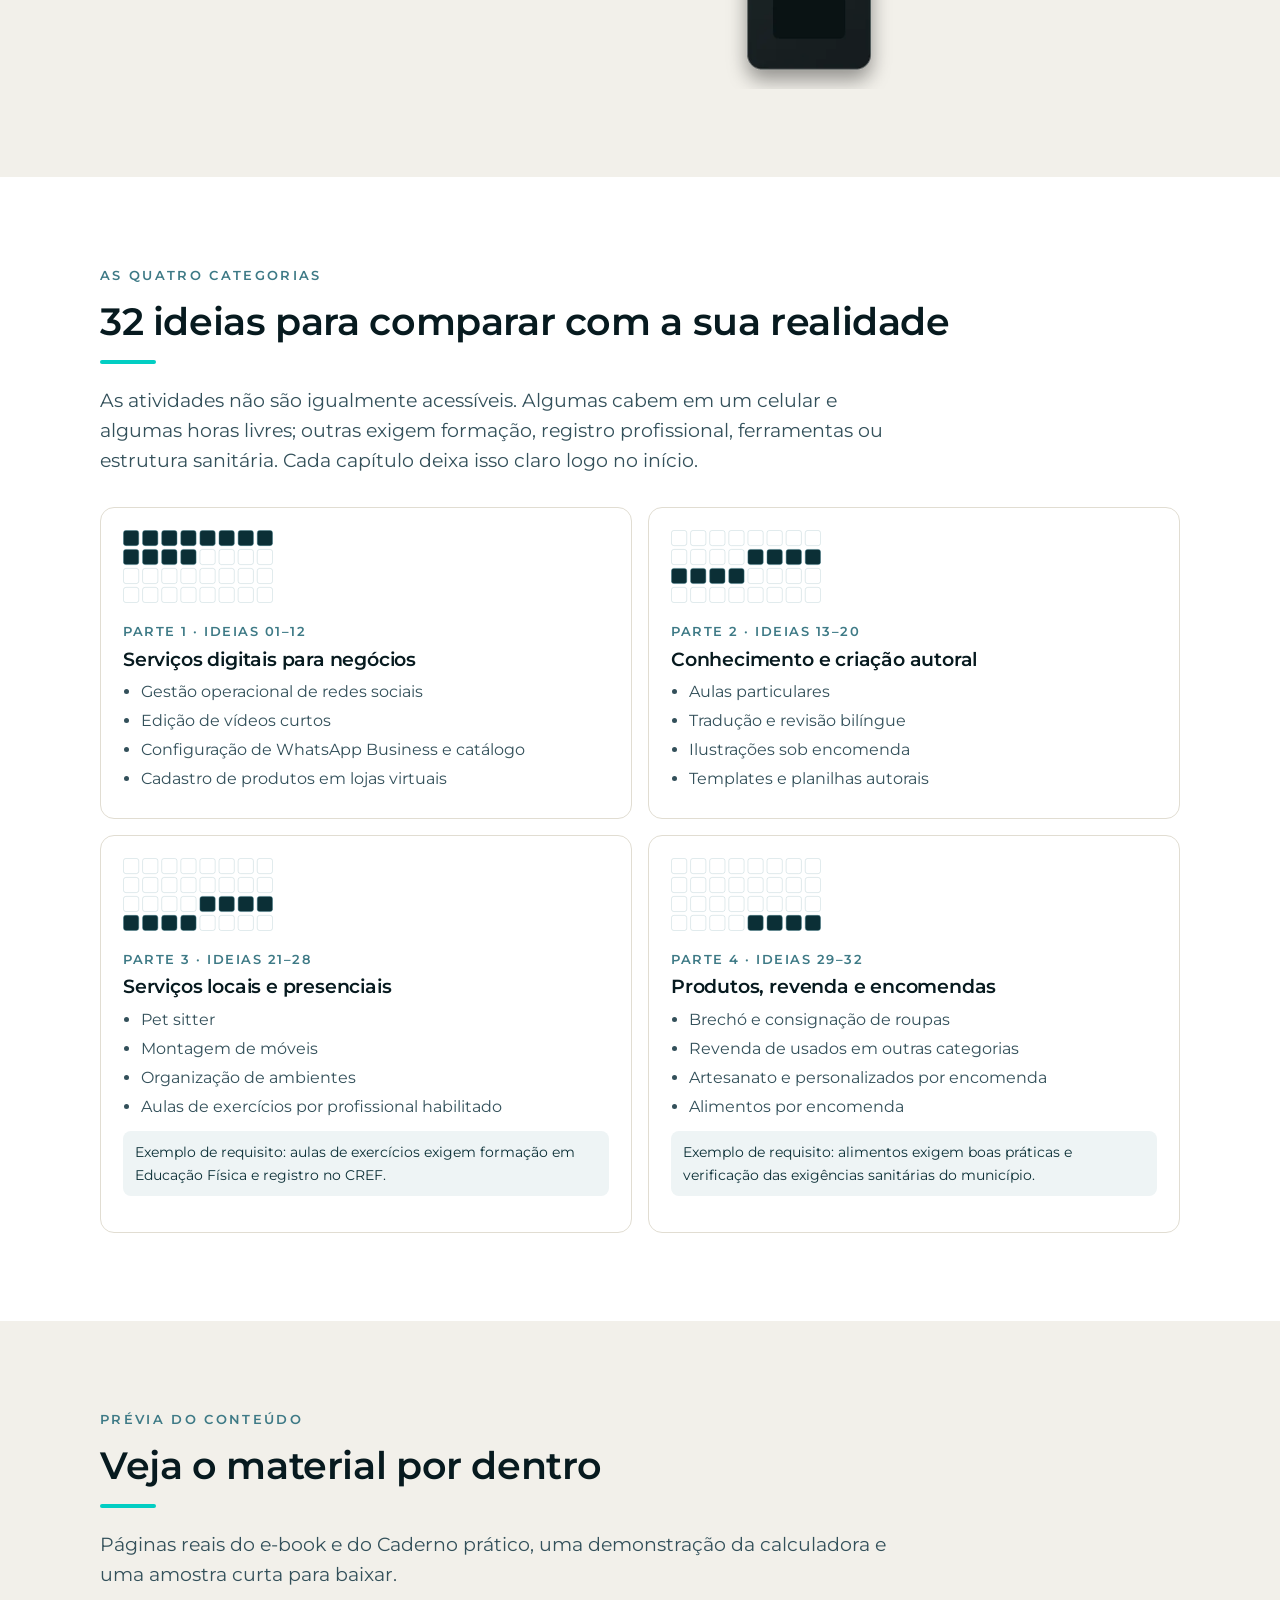
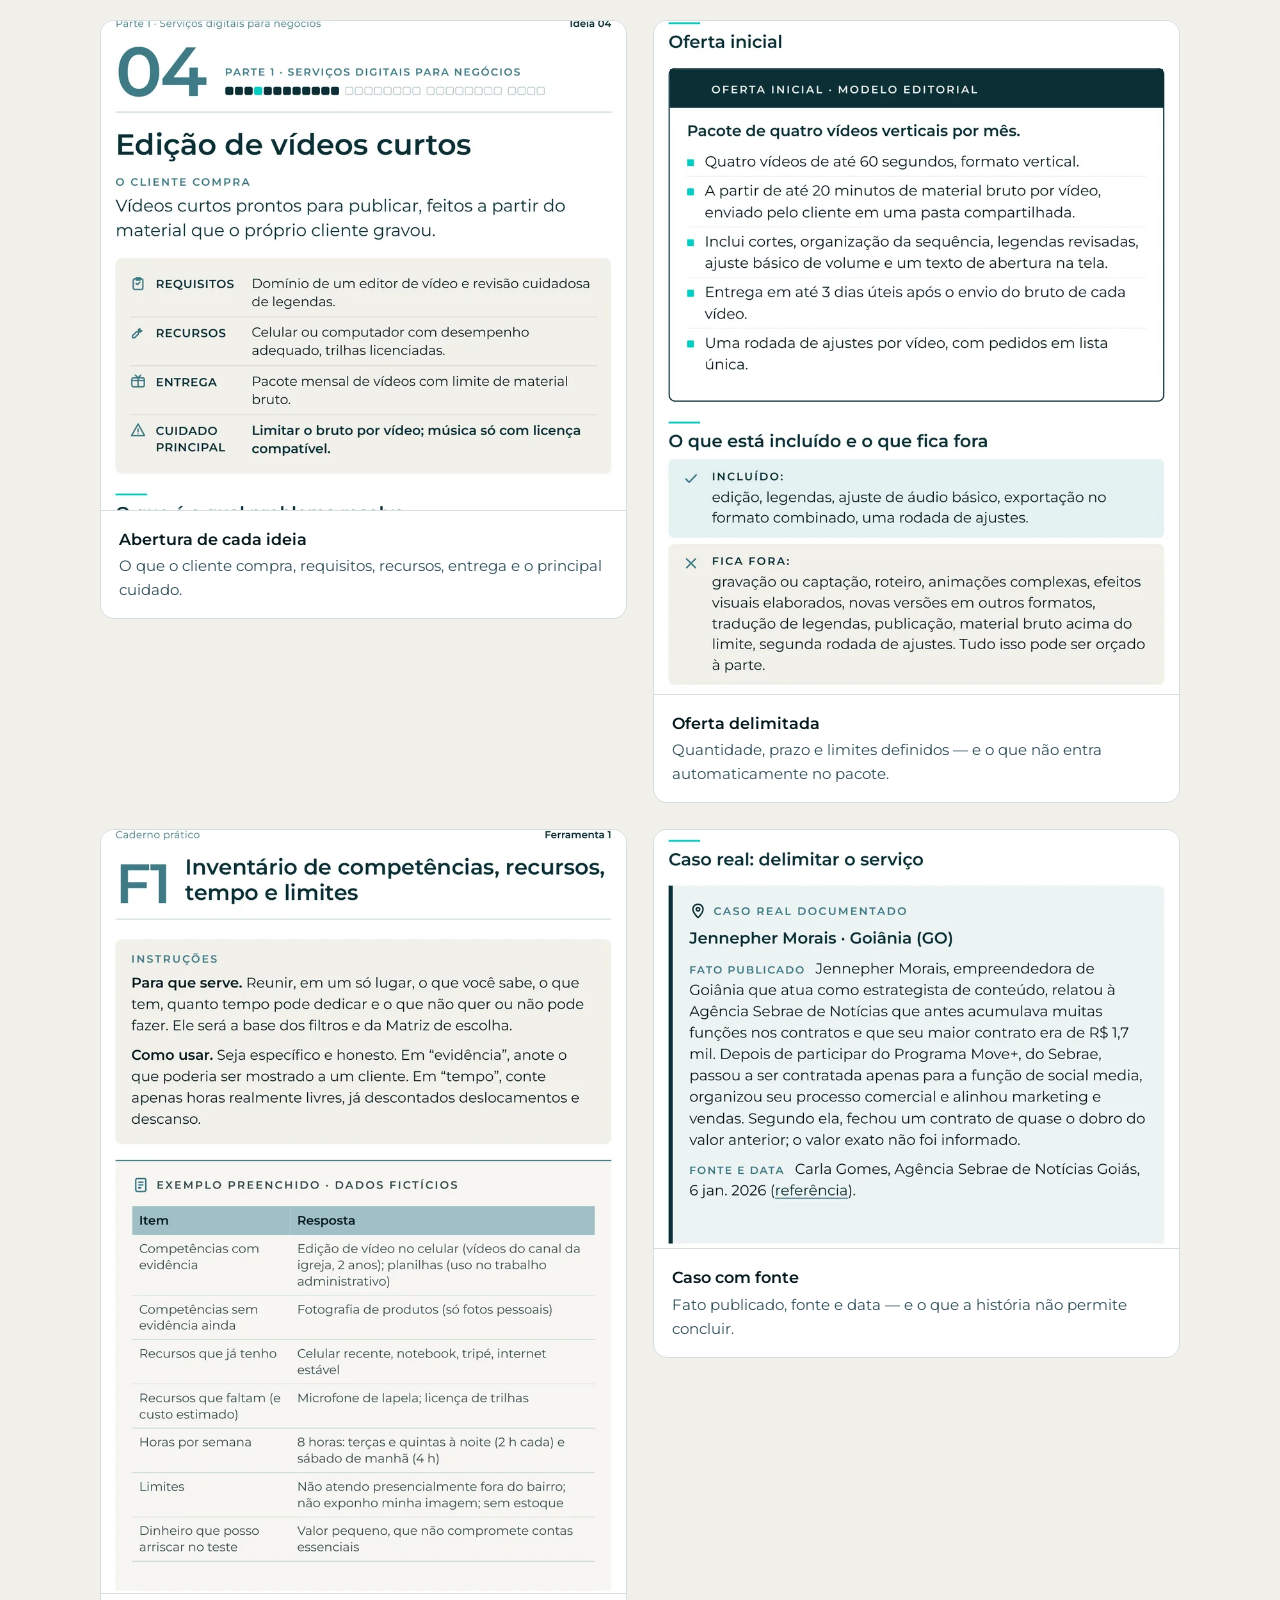
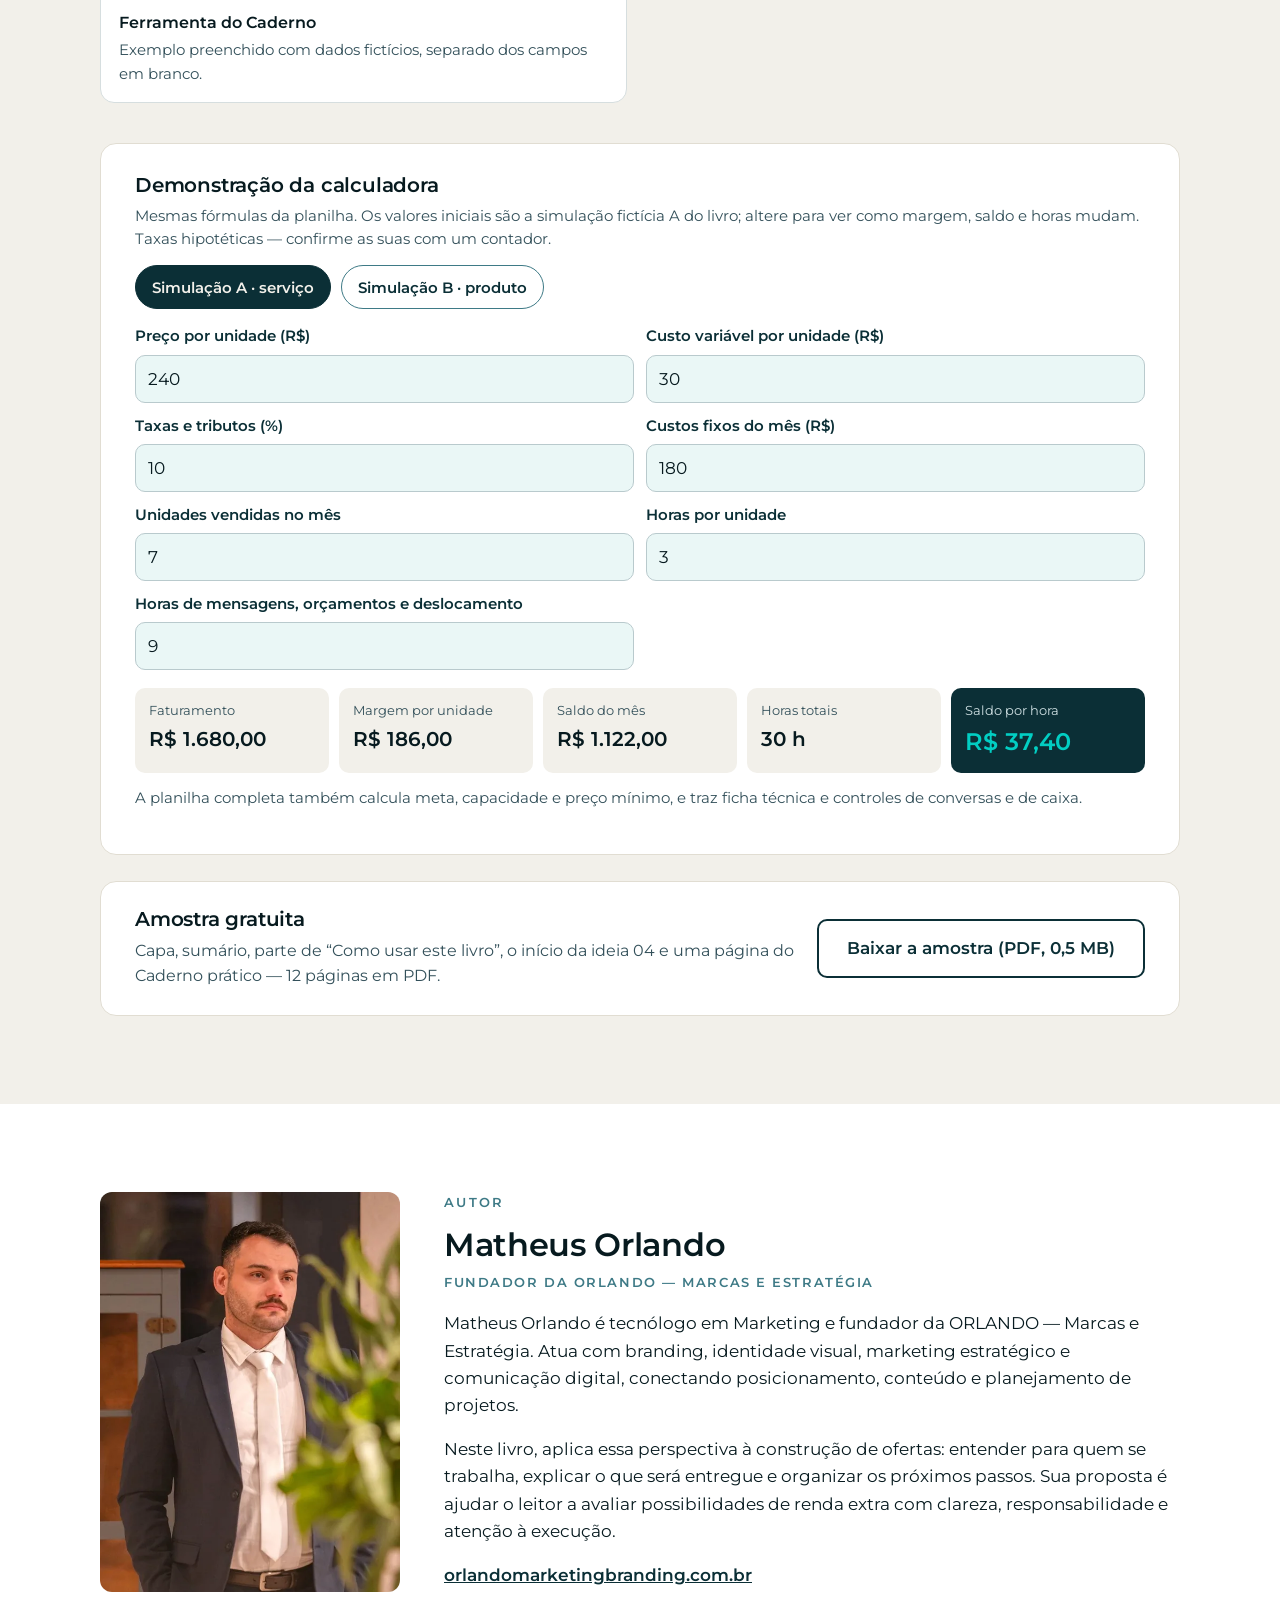
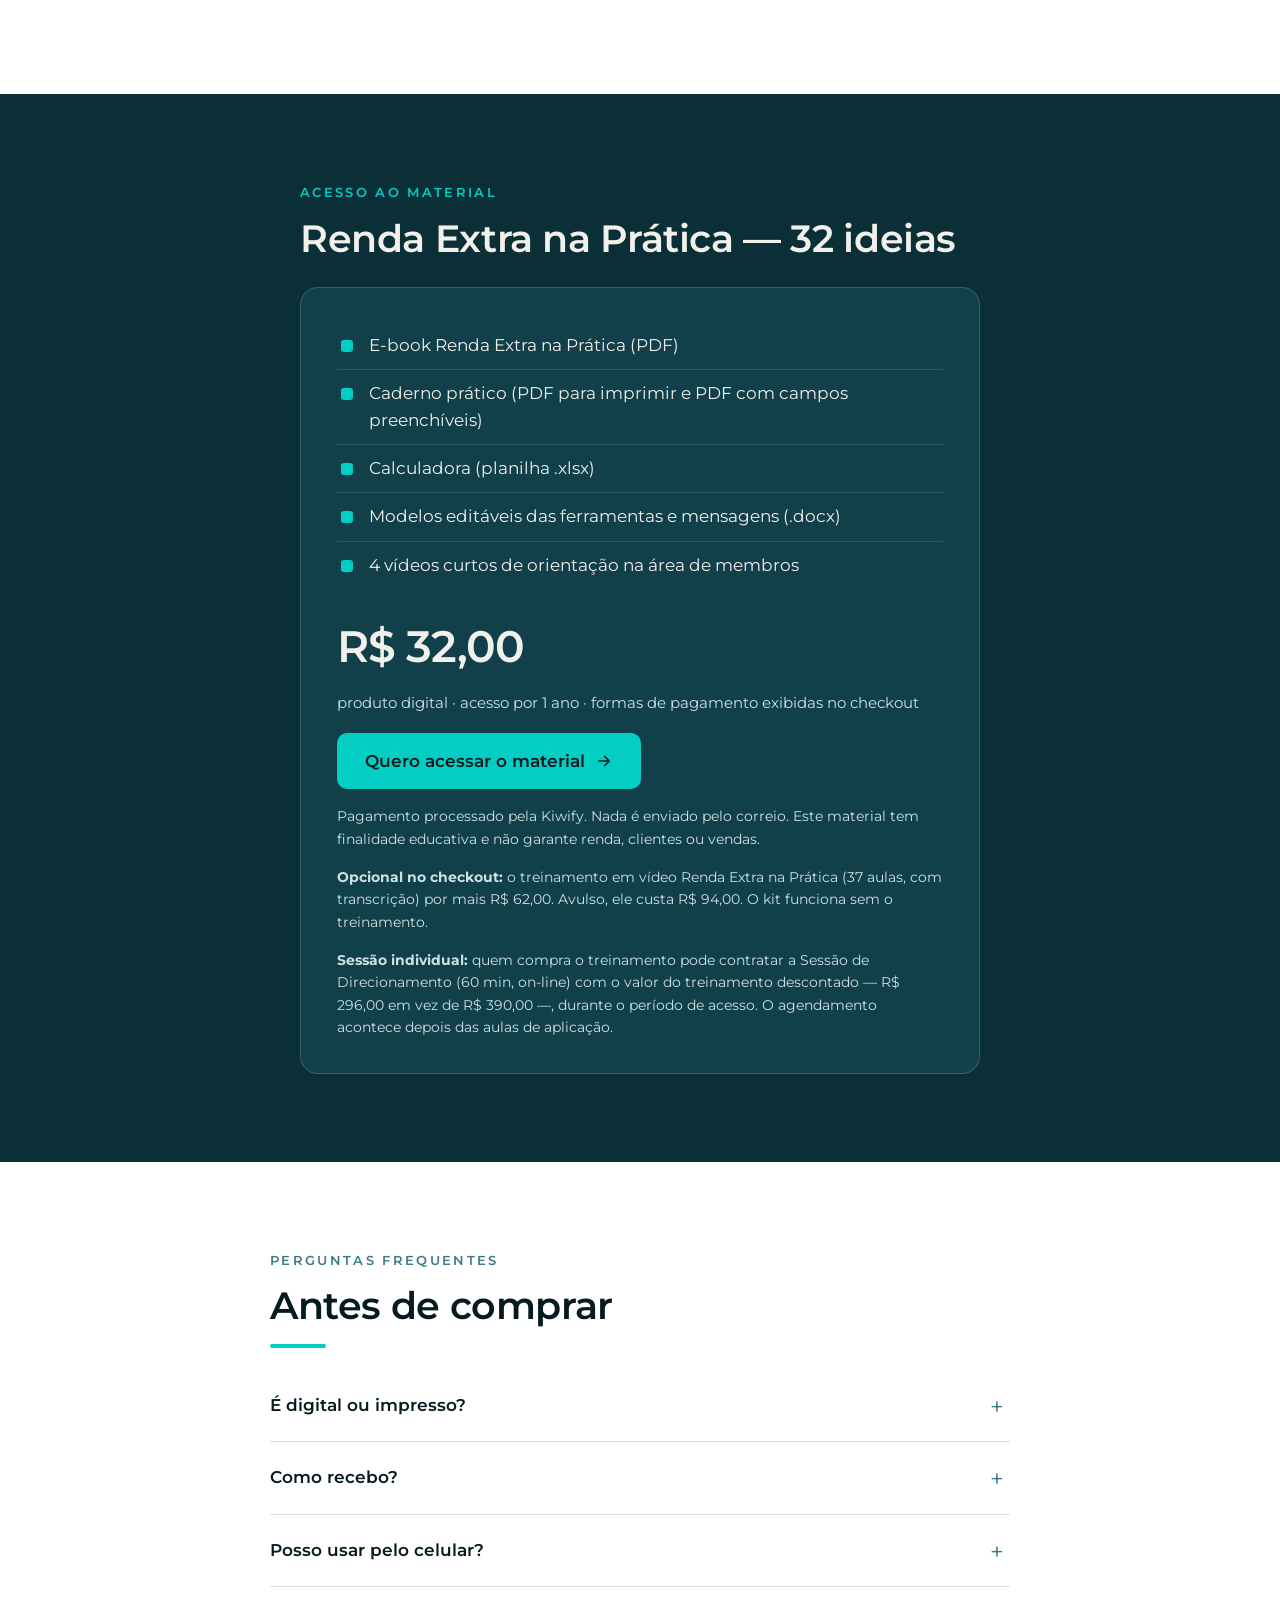
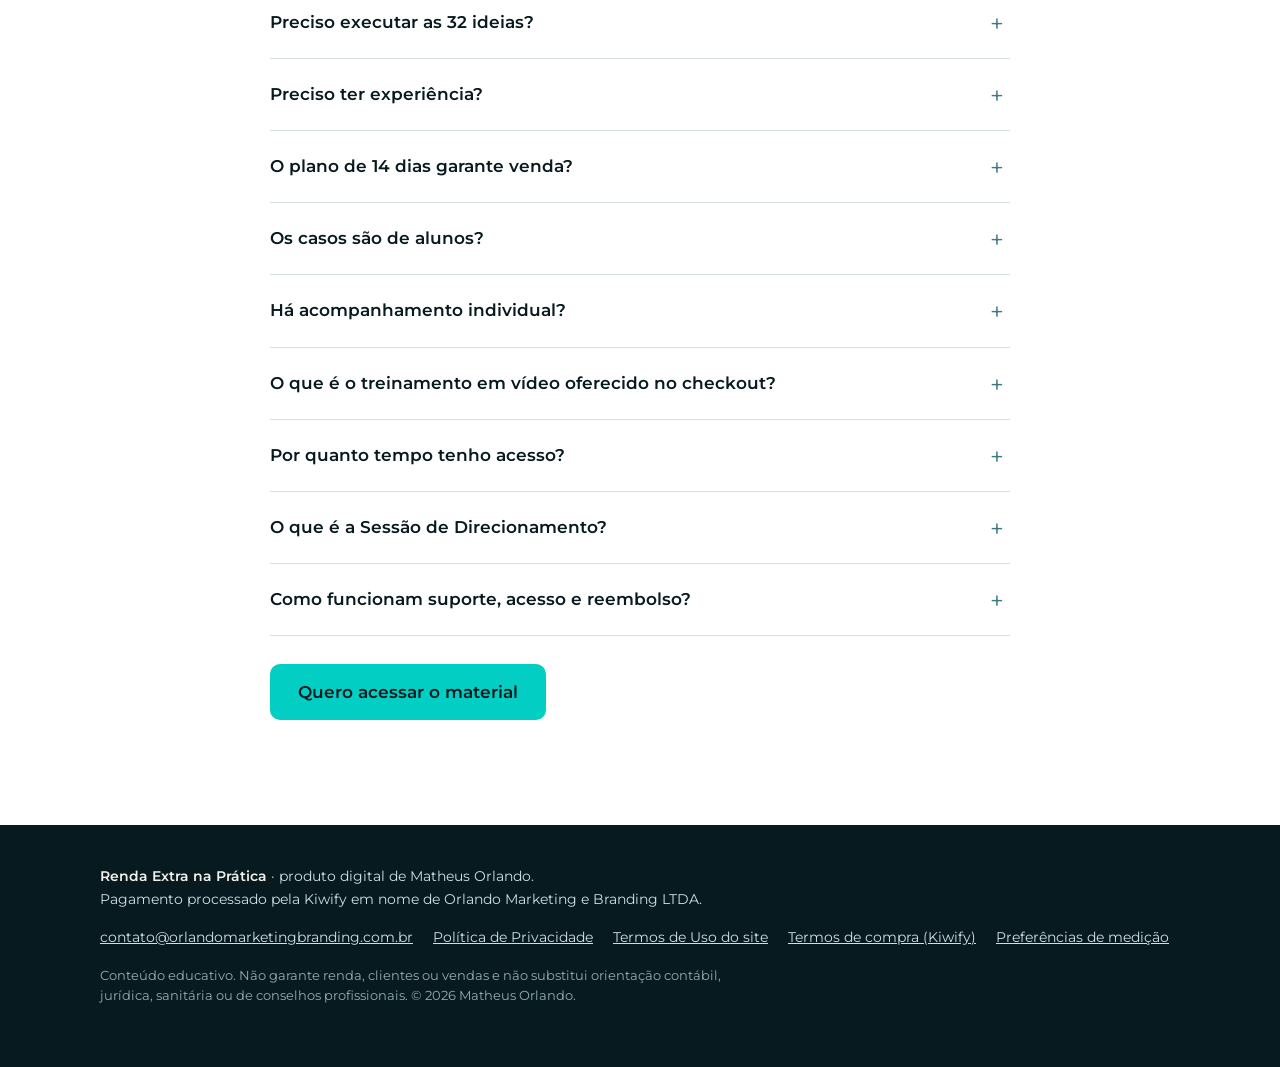
==== commit 19eb7389: "Landing: vídeos de orientação, treinamento opcional, acesso de 1 ano e sessão Updated content to inc" ====
--- a/renda-extra-na-pratica/index.html
+++ b/renda-extra-na-pratica/index.html
@@ -249,9 +249,9 @@
 <section class="off" id="incluido" aria-labelledby="inc">
   <div class="wrap">
     <span class="kicker">O que está incluído</span>
-    <h2 id="inc">Quatro materiais que trabalham juntos</h2>
-    <span class="bar"></span>
-    <p class="lead">Tudo é digital: você recebe os arquivos para ler na tela, imprimir se quiser e preencher com a sua situação.</p>
+    <h2 id="inc">Quatro materiais e quatro vídeos de orientação</h2>
+    <span class="bar"></span>
+    <p class="lead">Tudo é digital: você recebe os arquivos para ler na tela, imprimir se quiser e preencher com a sua situação. Na área de membros também ficam 4 vídeos curtos de orientação: por onde começar, como usar o e-book e o Caderno, como preencher a calculadora e como organizar o primeiro teste.</p>
     <div class="items">
       <div class="item"><img src="assets/img/capa-livro.webp" width="520" height="748" alt="Capa do e-book Renda Extra na Prática" loading="lazy">
         <div><h3>E-book Renda Extra na Prática</h3><p>32 ideias em quatro categorias, cada uma com requisitos, oferta inicial, custos, cálculo de preço, abordagem, riscos e uma ação para começar. Oito casos documentados com fonte.</p><span class="fmt">PDF</span></div></div>
@@ -364,11 +364,14 @@
         <li>Caderno prático (PDF para imprimir e PDF com campos preenchíveis)</li>
         <li>Calculadora (planilha .xlsx)</li>
         <li>Modelos editáveis das ferramentas e mensagens (.docx)</li>
+        <li>4 vídeos curtos de orientação na área de membros</li>
       </ul>
-      <div class="price"><strong>R$ 32,00</strong><span>produto digital · formas de pagamento exibidas no checkout</span></div>
+      <div class="price"><strong>R$ 32,00</strong><span>produto digital · acesso por 1 ano · formas de pagamento exibidas no checkout</span></div>
       <a class="btn" href="https://pay.kiwify.com.br/jd6mEem" data-lp="checkout-kiwify" data-loc="oferta" rel="noopener">Quero acessar o material
         <svg viewBox="0 0 24 24" fill="none" stroke="currentColor" stroke-width="2.2" stroke-linecap="round" stroke-linejoin="round" aria-hidden="true"><path d="M5 12h14M13 6l6 6-6 6"/></svg></a>
       <p class="fine">Pagamento processado pela Kiwify. Nada é enviado pelo correio. Este material tem finalidade educativa e não garante renda, clientes ou vendas.</p>
+      <p class="fine"><b>Opcional no checkout:</b> o treinamento em vídeo Renda Extra na Prática (37 aulas, com transcrição) por mais R$ 62,00. Avulso, ele custa R$ 94,00. O kit funciona sem o treinamento.</p>
+      <p class="fine"><b>Sessão individual:</b> quem compra o treinamento pode contratar a Sessão de Direcionamento (60 min, on-line) com o valor do treinamento descontado — R$ 296,00 em vez de R$ 390,00 —, durante o período de acesso. O agendamento acontece depois das aulas de aplicação.</p>
     </div>
   </div>
 </section>
@@ -379,16 +382,18 @@
     <span class="kicker">Perguntas frequentes</span>
     <h2 id="faq">Antes de comprar</h2>
     <span class="bar"></span>
-    <details><summary>É digital ou impresso?</summary><p>Digital. São arquivos em PDF, uma planilha e um documento editável. Nada é enviado pelo correio — se quiser o Caderno no papel, você mesmo pode imprimir.</p></details>
-    <!-- CONFERIR ANTES DE PUBLICAR: confirmar no painel da Kiwify o formato de entrega (área de membros ou arquivo) e ajustar esta resposta se necessário. -->
-    <details><summary>Como recebo?</summary><p>É um produto digital, entregue pela Kiwify depois da confirmação do pagamento. As instruções de acesso são enviadas ao e-mail informado na compra.</p></details>
+    <details><summary>É digital ou impresso?</summary><p>Digital. São arquivos em PDF, uma planilha, um documento editável e vídeos curtos na área de membros. Nada é enviado pelo correio — se quiser o Caderno no papel, você mesmo pode imprimir.</p></details>
+    <details><summary>Como recebo?</summary><p>Depois da confirmação do pagamento, a Kiwify envia ao e-mail informado na compra o acesso à área de membros, onde ficam os arquivos para baixar e os vídeos de orientação.</p></details>
     <details><summary>Posso usar pelo celular?</summary><p>Sim. O e-book e o Caderno abrem em qualquer leitor de PDF no celular. A planilha funciona melhor no computador ou em um aplicativo de planilhas; os campos preenchíveis do Caderno dependem de um leitor de PDF compatível.</p></details>
     <details><summary>Preciso executar as 32 ideias?</summary><p>Não. A proposta é comparar, escolher uma e testá-la. O livro foi organizado para consulta: você lê apenas os capítulos que fizerem sentido para você.</p></details>
     <details><summary>Preciso ter experiência?</summary><p>Depende da ideia. Cada capítulo informa o que é exigido. Algumas atividades podem ser testadas com pouco preparo; outras exigem formação, registro profissional, ferramentas ou estrutura sanitária.</p></details>
     <details><summary>O plano de 14 dias garante venda?</summary><p>Não. É uma sequência de ações para escolher, conversar com possíveis clientes, ajustar a oferta e registrar o que aconteceu. Se faltar algum requisito, o período é usado para preparação.</p></details>
     <details><summary>Os casos são de alunos?</summary><p>Não. São oito casos de pessoas sem relação com o autor, publicados pela Agência Sebrae de Notícias ou no site da própria profissional, com fonte e data. Eles mostram decisões, não previsões de resultado.</p></details>
-    <details><summary>Há acompanhamento individual?</summary><p>Não. O produto é o conjunto de materiais. Não inclui mentoria, consultoria, comunidade ou aulas em vídeo.</p></details>
-    <details><summary>Como funcionam suporte, acesso e reembolso?</summary><p>Dúvidas sobre acesso aos arquivos são atendidas pelo e-mail de suporte indicado no checkout e na mensagem de confirmação da compra. Em compras pela internet, você pode desistir em até 7 dias após a compra e pedir o reembolso, conforme o direito de arrependimento do Código de Defesa do Consumidor (art. 49).</p></details>
+    <details><summary>Há acompanhamento individual?</summary><p>Não. O kit é o conjunto de materiais com 4 vídeos curtos de orientação. Não inclui mentoria, consultoria ou comunidade.</p></details>
+    <details><summary>O que é o treinamento em vídeo oferecido no checkout?</summary><p>Um complemento opcional: 37 aulas em vídeo — uma para escolher a primeira ideia, uma para cada uma das 32 ideias do livro e quatro de aplicação (oferta, preço, teste e decisão) —, cada uma com transcrição e pontos principais. Junto com o kit, custa mais R$ 62,00; avulso, R$ 94,00. Também é conteúdo educativo e não garante renda, clientes ou vendas.</p></details>
+    <details><summary>Por quanto tempo tenho acesso?</summary><p>Por 1 ano a partir da compra, tanto no kit quanto no treinamento. Os arquivos podem ser baixados e ficam com você. Durante esse ano, quem tem o kit pode passar para o treinamento pagando só a diferença (R$ 62,00), e quem tem o treinamento tem o valor pago descontado na Sessão de Direcionamento.</p></details>
+    <details><summary>O que é a Sessão de Direcionamento?</summary><p>Um encontro individual on-line de 60 minutos com Matheus Orlando sobre oferta, posicionamento e próximos passos, com um resumo de uma página com três prioridades. Para agendar, é preciso ter escolhido uma ideia e preenchido a Oferta (Ferramenta 5) e a Calculadora; para quem tem o treinamento, também ter feito a aula inicial, a aula da ideia escolhida e as aulas de aplicação. Avulsa, custa R$ 390,00; para quem comprou o treinamento, R$ 296,00. Não inclui execução nem orientação técnica, jurídica ou contábil, e não garante renda, clientes ou vendas.</p></details>
+    <details><summary>Como funcionam suporte, acesso e reembolso?</summary><p>Dúvidas sobre acesso aos arquivos são atendidas pelo e-mail <a href="mailto:contato@orlandomarketingbranding.com.br">contato@orlandomarketingbranding.com.br</a>. Em compras pela internet, você pode desistir em até 7 dias após a compra e pedir o reembolso, conforme o direito de arrependimento do Código de Defesa do Consumidor (art. 49).</p></details>
     <p style="margin-top:28px"><a class="btn" href="https://pay.kiwify.com.br/jd6mEem" data-lp="checkout-kiwify" data-loc="faq" rel="noopener">Quero acessar o material</a></p>
   </div>
 </section>
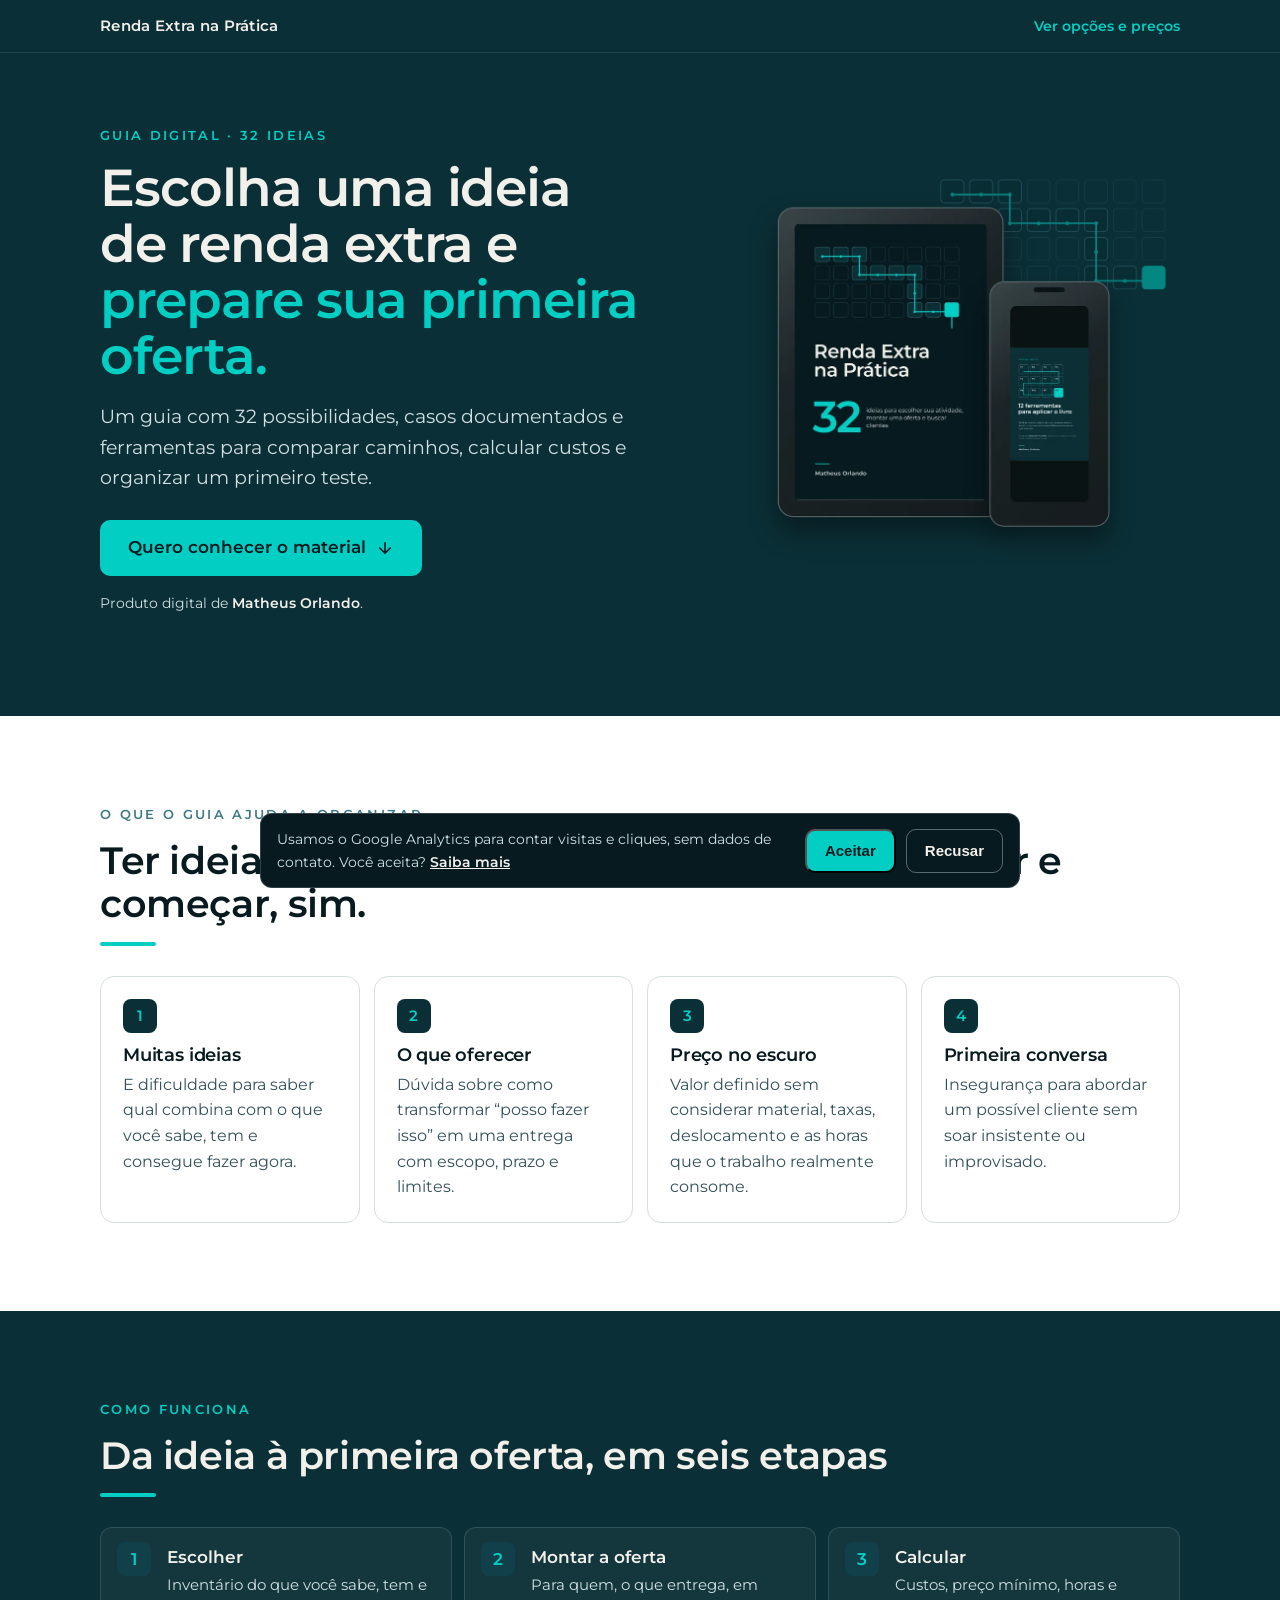
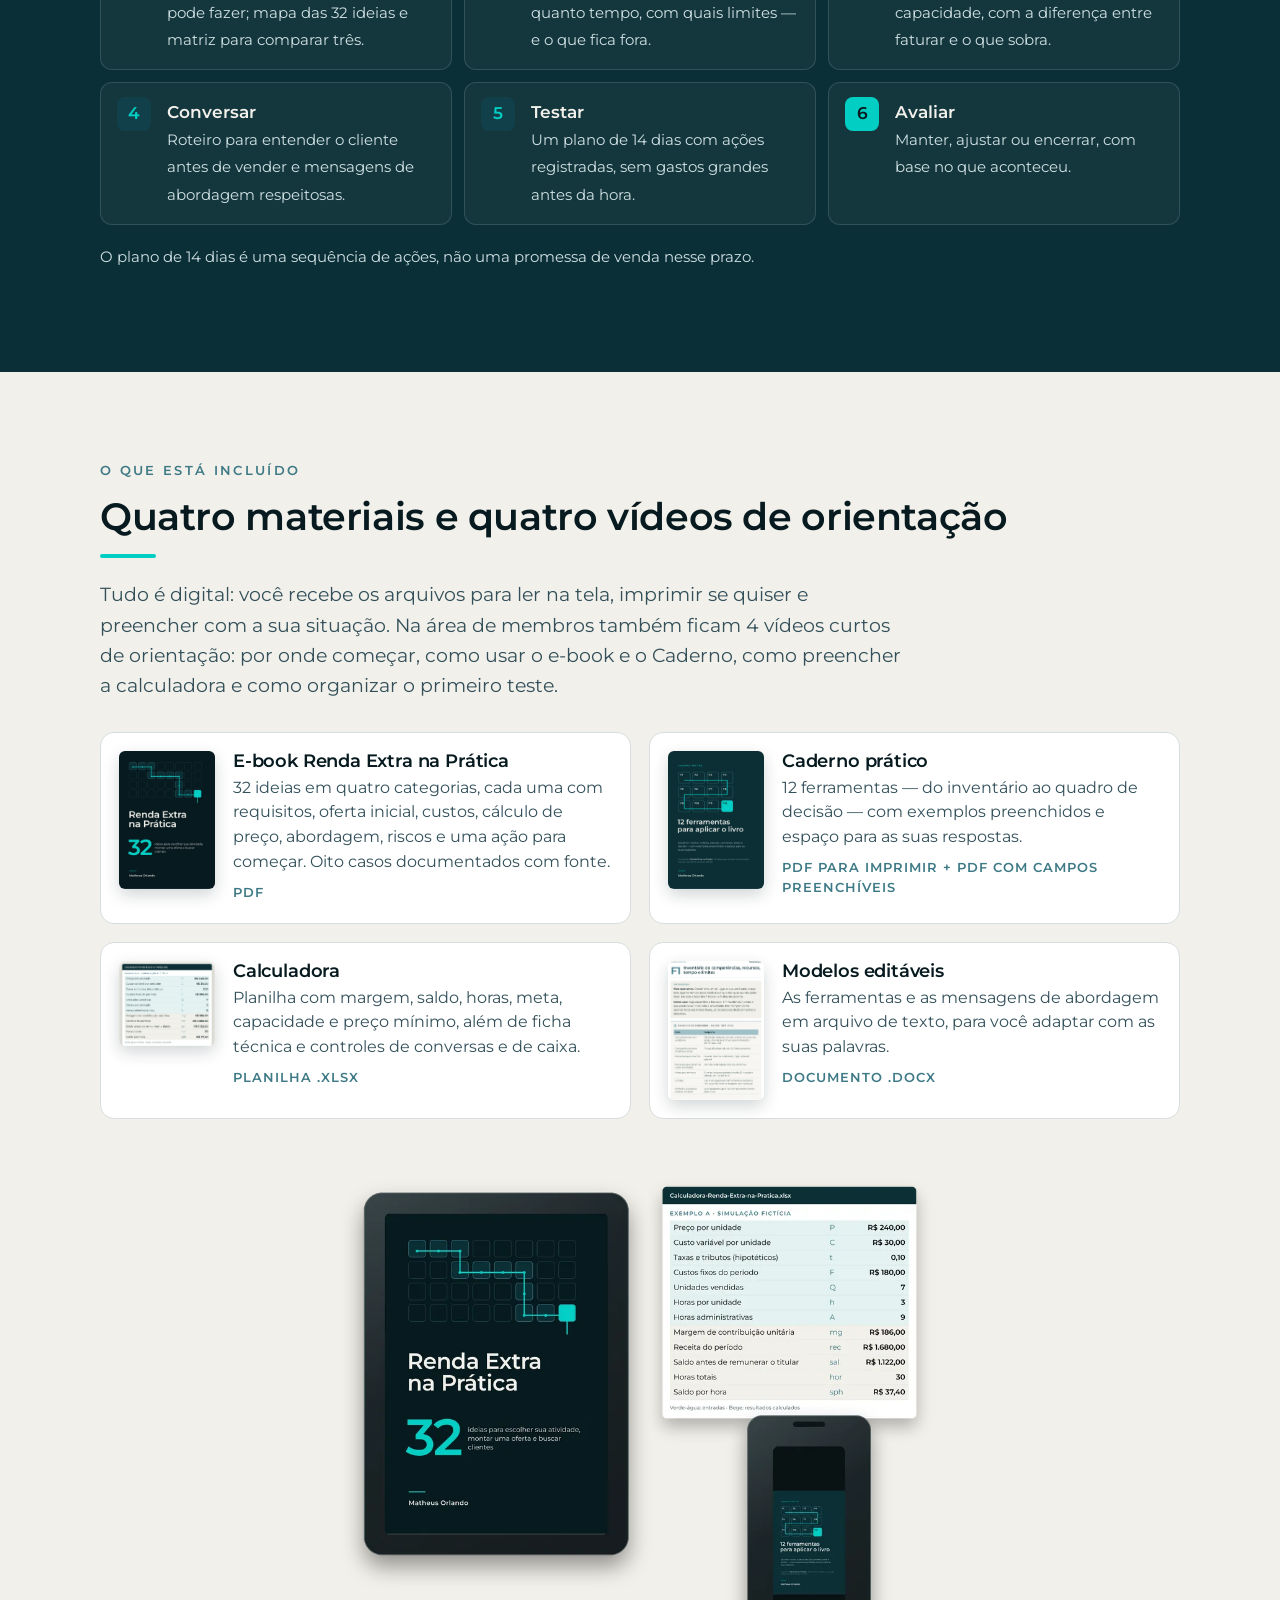
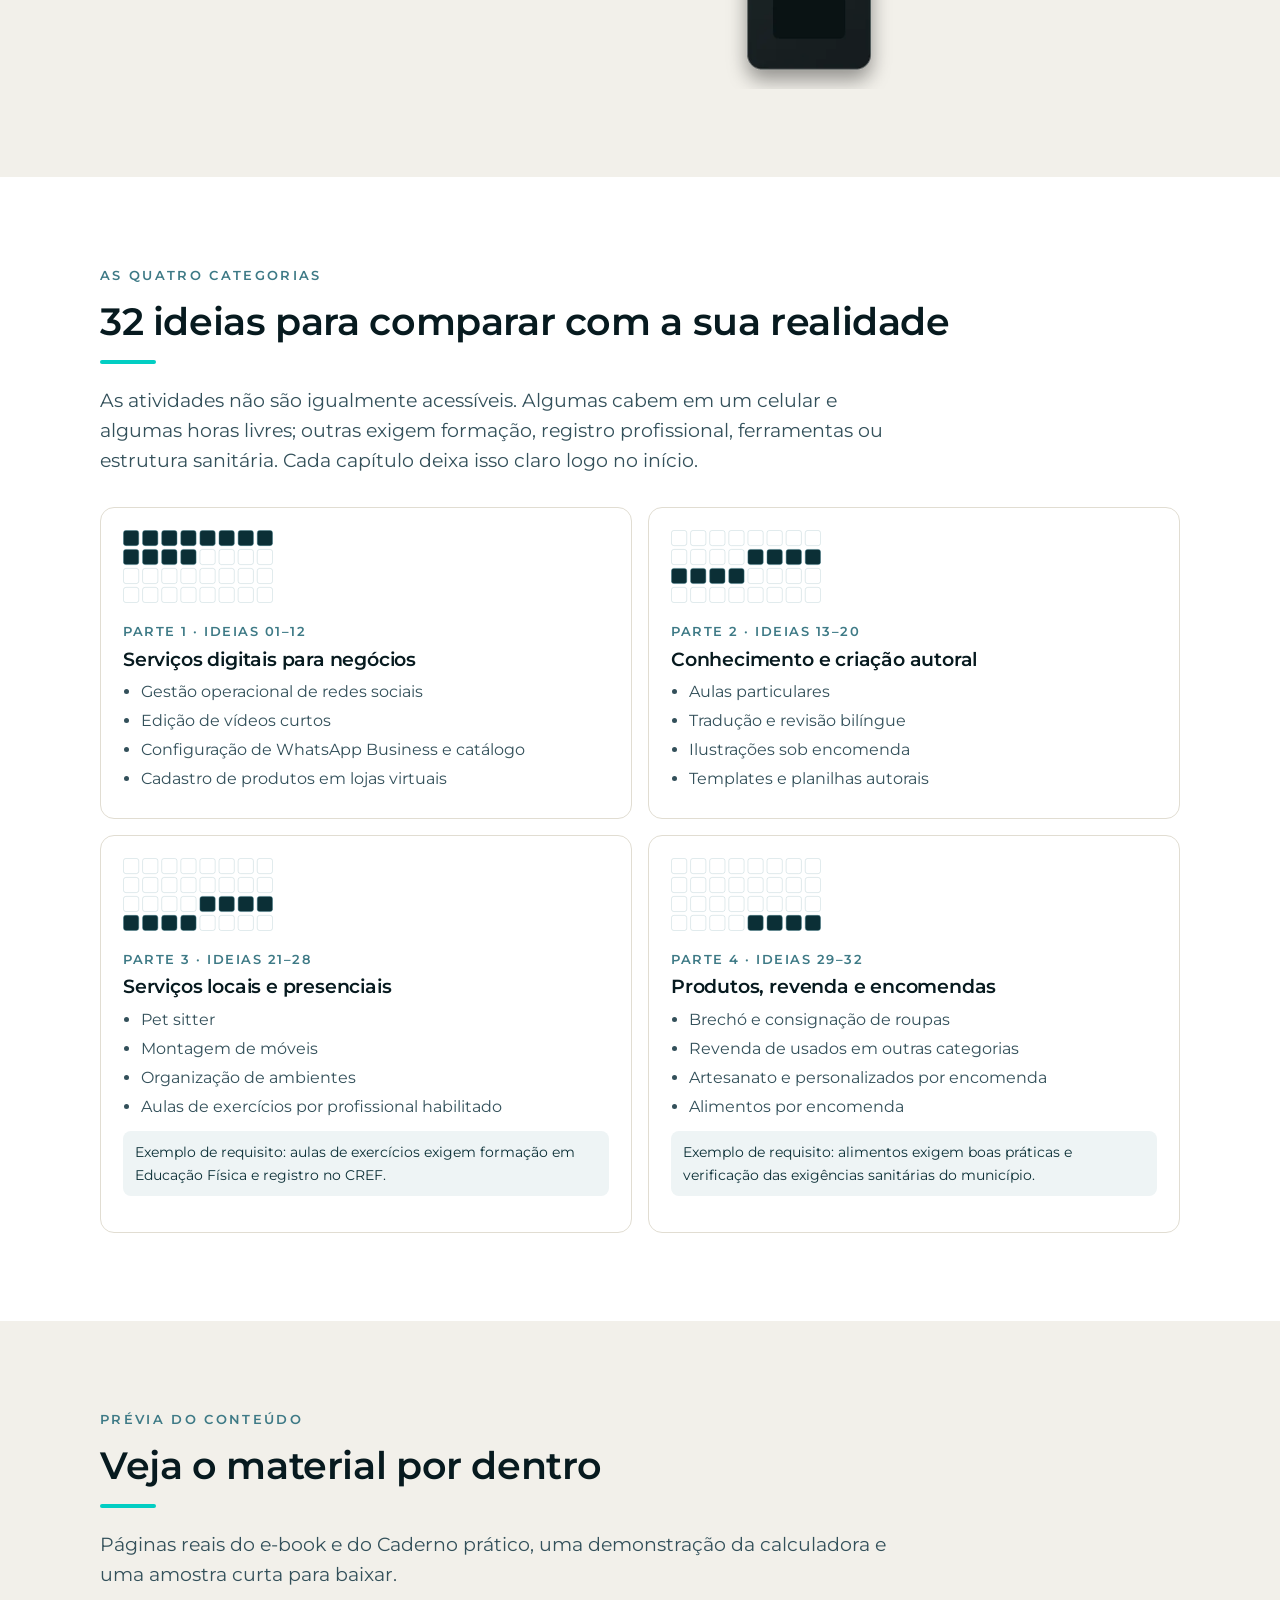
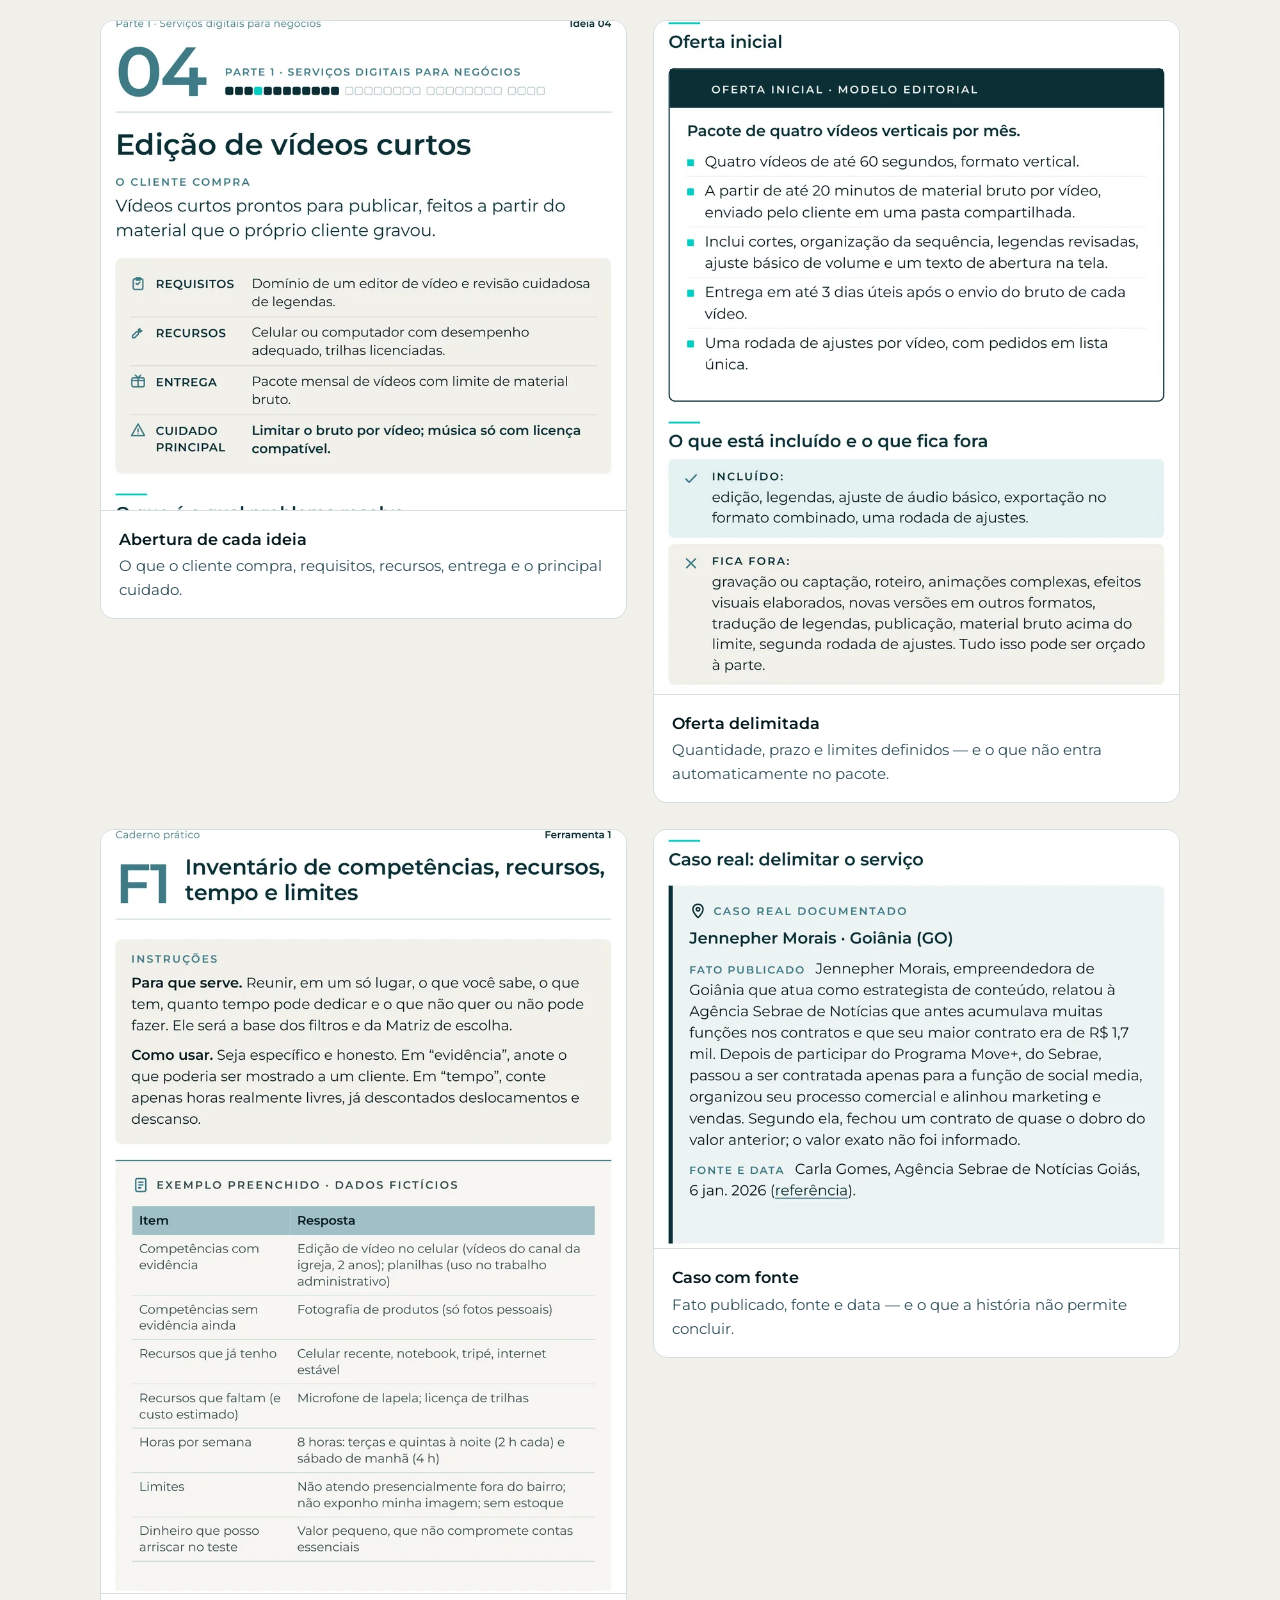
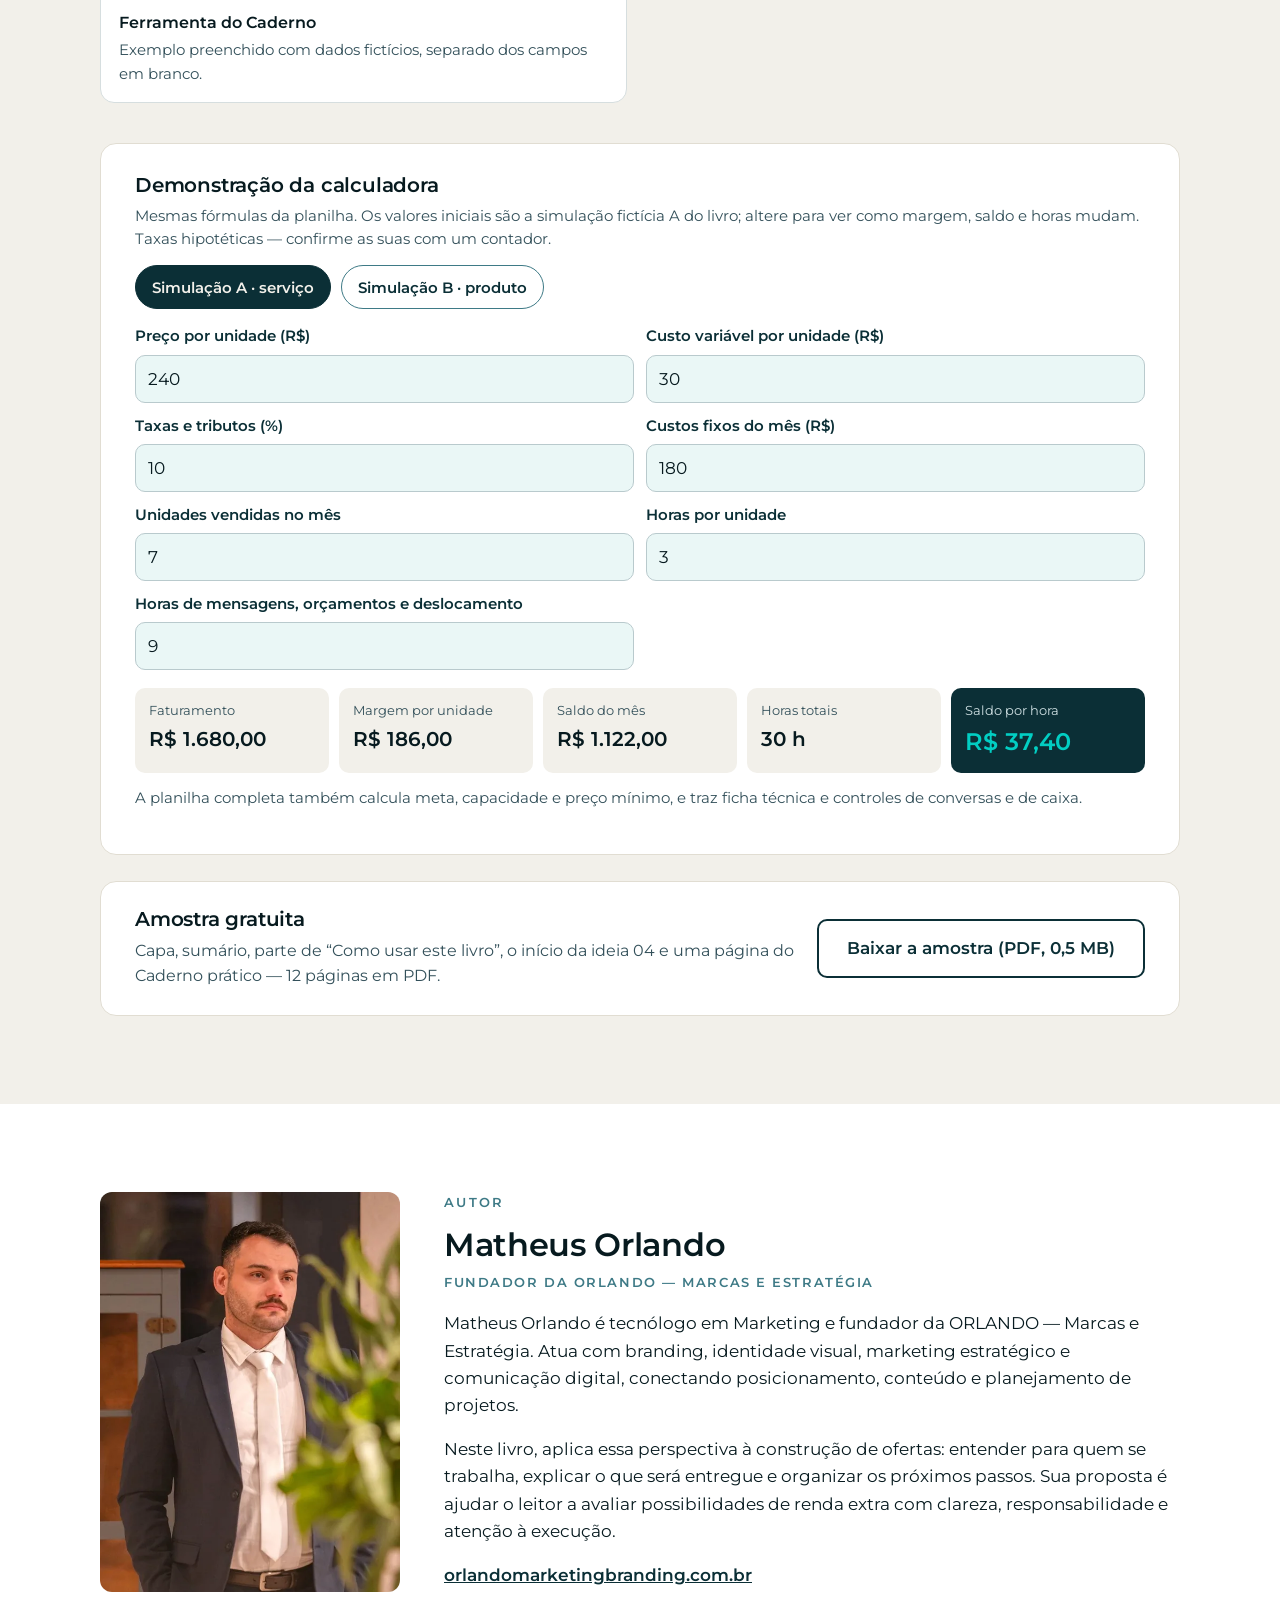
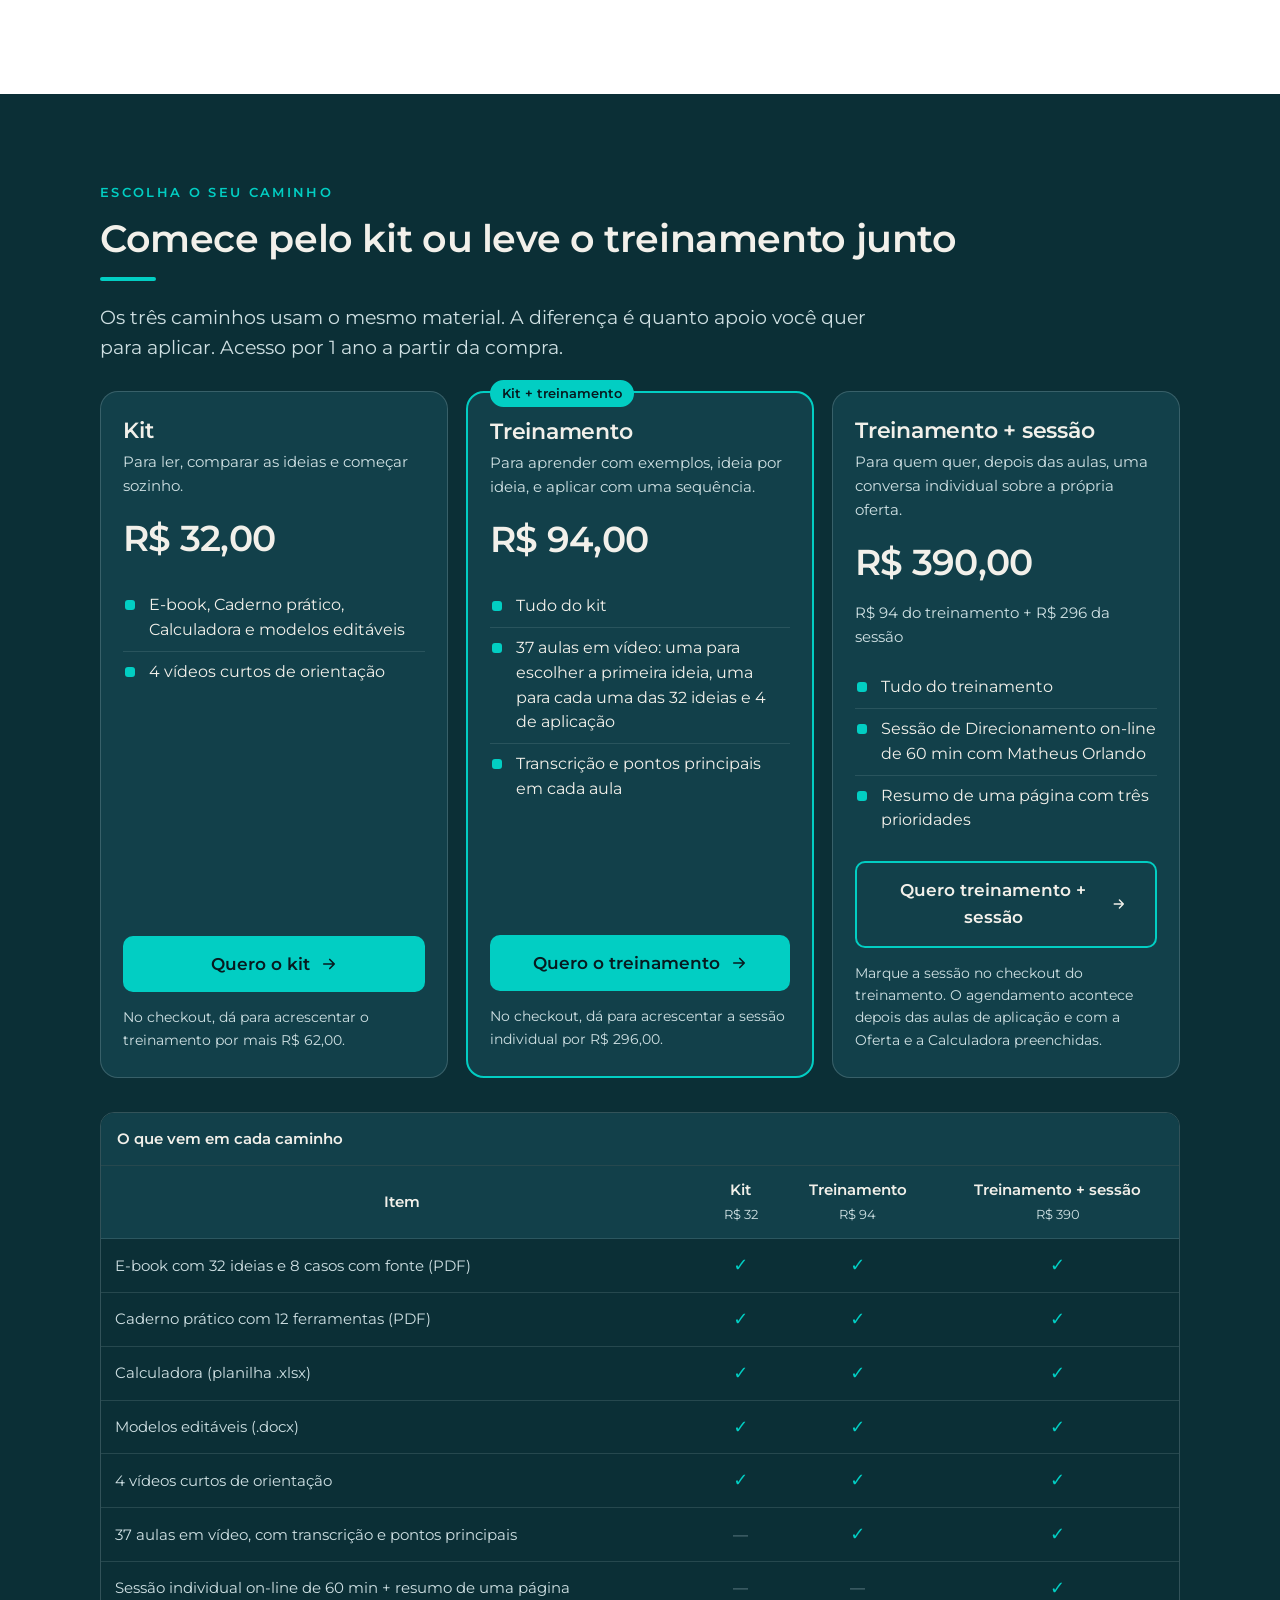
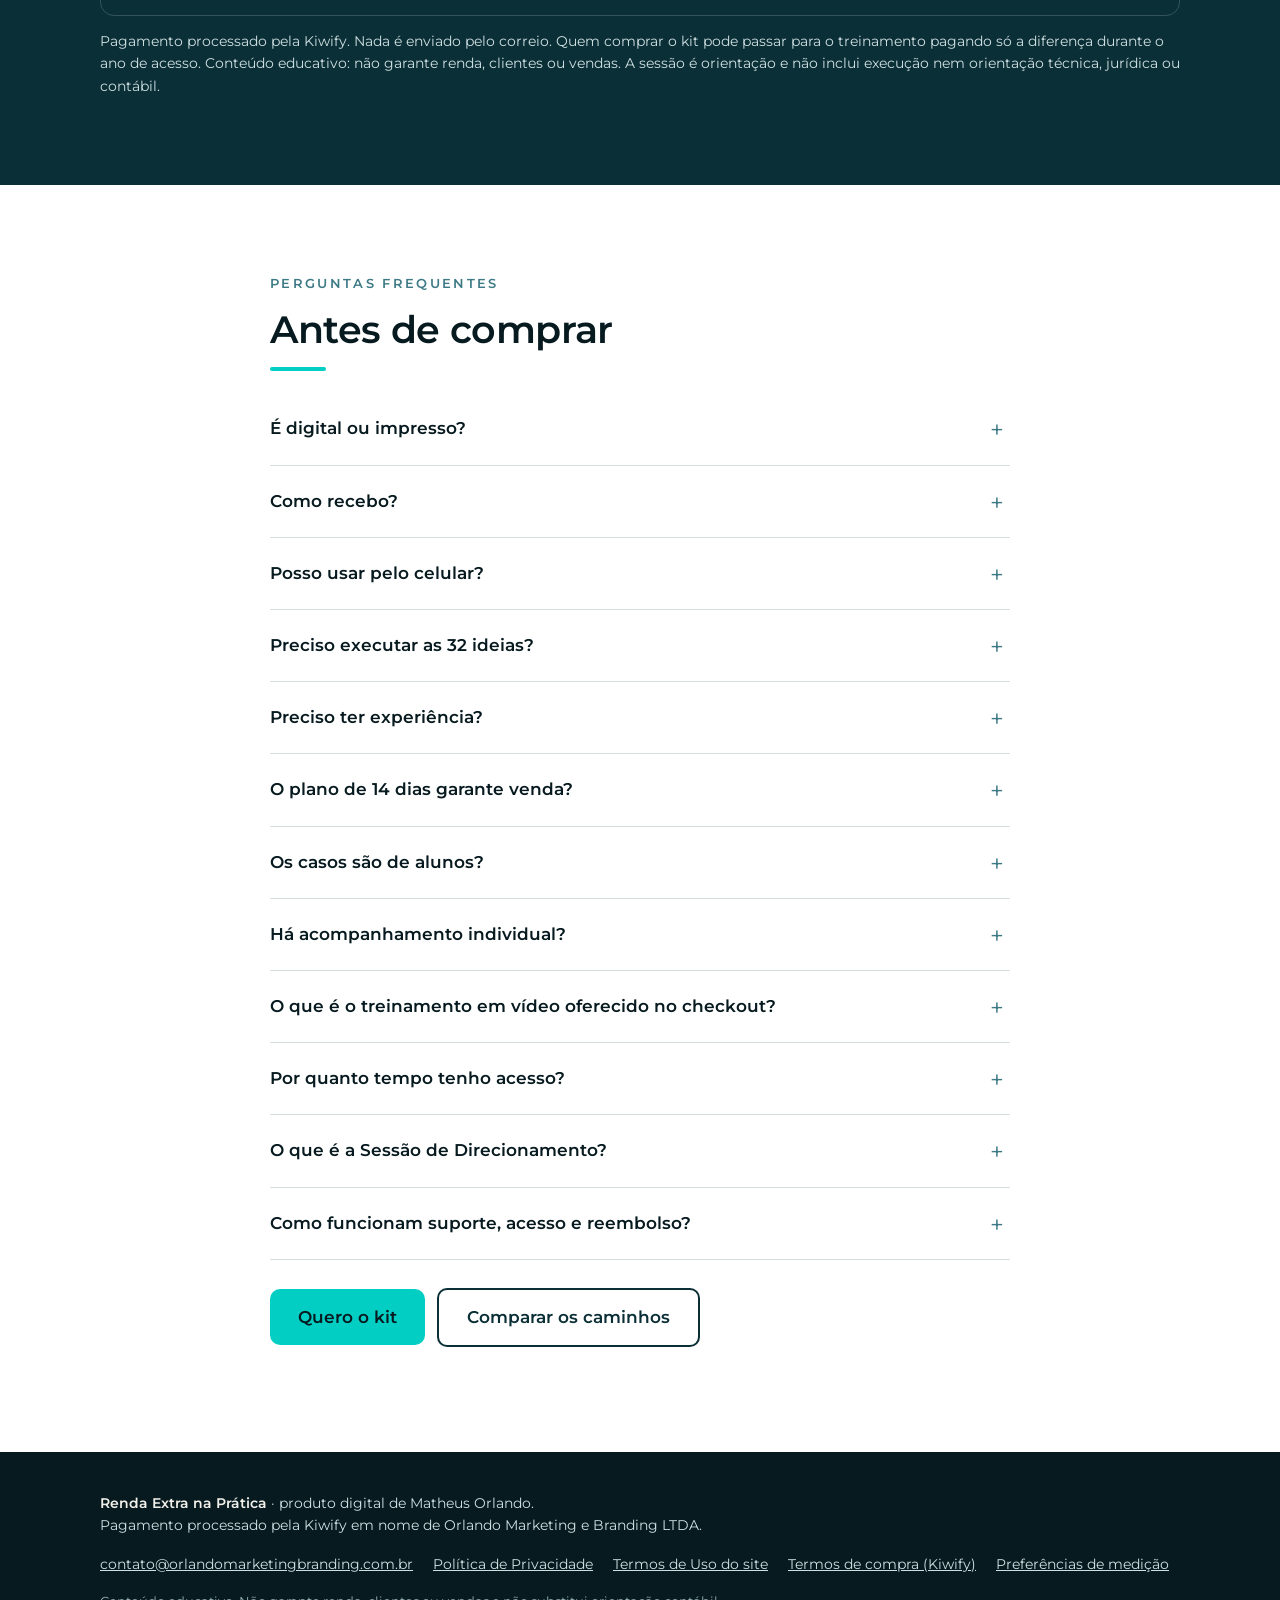
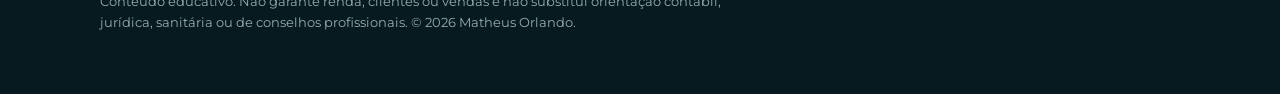
==== commit 42410200: "Landing: três caminhos (kit, treinamento, treinamento + sessão) e tabela comparativa" ====
--- a/renda-extra-na-pratica/index.html
+++ b/renda-extra-na-pratica/index.html
@@ -127,6 +127,31 @@
 details[open] summary::after{content:"–"}
 details p{color:var(--txt2);margin:0 0 18px;font-size:16px}
 /* rodapé */
+.plans{display:grid;gap:18px;margin-top:28px}
+@media(min-width:900px){.plans{grid-template-columns:repeat(3,1fr);align-items:stretch}}
+.plan{position:relative;display:flex;flex-direction:column;background:#12404A;border:1px solid rgba(207,224,227,.2);border-radius:18px;padding:26px 22px}
+.plan--hl{border:2px solid var(--aqua)}
+.plan .tag{position:absolute;top:-13px;left:22px;background:var(--aqua);color:var(--ink);font-size:13px;font-weight:600;padding:3px 12px;border-radius:999px}
+.plan h3{margin:0 0 6px;font-size:22px;color:var(--off)}
+.plan .plan-for{font-size:15px;margin:0 0 6px}
+.plan .price strong{font-size:36px}
+.plan ul{list-style:none;padding:0;margin:0 0 20px;flex:1}
+.plan li{position:relative;padding:8px 0 8px 26px;color:var(--off);font-size:15.5px;border-bottom:1px solid rgba(207,224,227,.12)}
+.plan li:last-child{border-bottom:none}
+.plan li::before{content:"";position:absolute;left:2px;top:15px;width:10px;height:10px;border-radius:3px;background:var(--aqua)}
+.plan .btn{width:100%}
+.btn--line2{background:transparent;color:var(--off);border:2px solid var(--aqua)}
+.plan .fine,.plans-fine{font-size:14px;color:var(--soft);margin:14px 0 0}
+.cmp-wrap{margin-top:34px;overflow-x:auto;border-radius:14px;border:1px solid rgba(207,224,227,.2)}
+.cmp-wrap:focus-visible{outline:3px solid var(--aqua)}
+.cmp{width:100%;min-width:560px;border-collapse:collapse;font-size:15px;color:var(--off)}
+.cmp caption{text-align:left;padding:14px 16px;font-weight:600;color:var(--off);background:#12404A}
+.cmp th,.cmp td{padding:12px 14px;border-top:1px solid rgba(207,224,227,.14);text-align:center;vertical-align:middle}
+.cmp th[scope=row]{text-align:left;font-weight:400;color:var(--soft)}
+.cmp thead th{font-weight:600;background:#12404A}
+.cmp thead th small{font-weight:400;color:var(--soft)}
+.cmp .y{color:var(--aqua);font-weight:700;font-size:18px}
+.cmp .n{color:#6F8C93}
 footer{background:var(--ink);color:var(--soft);padding:40px 0 48px;font-size:14px}
 footer b{color:var(--off);font-weight:600}
 footer nav{display:flex;flex-wrap:wrap;gap:8px 20px;margin:16px 0}
@@ -190,7 +215,7 @@
 <body data-page="produto" data-solution="renda-extra-na-pratica">
 
 <header class="top">
-  <div class="wrap"><b>Renda Extra na Prática</b><a href="#oferta">Ver o que está incluído</a></div>
+  <div class="wrap"><b>Renda Extra na Prática</b><a href="#oferta">Ver opções e preços</a></div>
 </header>
 
 <main id="conteudo">
@@ -353,26 +378,48 @@
   </div>
 </section>
 
-<!-- H. Oferta -->
+<!-- H. Oferta: três caminhos -->
 <section class="dark" id="oferta" aria-labelledby="of">
-  <div class="wrap offer">
-    <span class="kicker">Acesso ao material</span>
-    <h2 id="of">Renda Extra na Prática — 32 ideias</h2>
-    <div class="offer-box">
-      <ul>
-        <li>E-book Renda Extra na Prática (PDF)</li>
-        <li>Caderno prático (PDF para imprimir e PDF com campos preenchíveis)</li>
-        <li>Calculadora (planilha .xlsx)</li>
-        <li>Modelos editáveis das ferramentas e mensagens (.docx)</li>
-        <li>4 vídeos curtos de orientação na área de membros</li>
-      </ul>
-      <div class="price"><strong>R$ 32,00</strong><span>produto digital · acesso por 1 ano · formas de pagamento exibidas no checkout</span></div>
-      <a class="btn" href="https://pay.kiwify.com.br/jd6mEem" data-lp="checkout-kiwify" data-loc="oferta" rel="noopener">Quero acessar o material
-        <svg viewBox="0 0 24 24" fill="none" stroke="currentColor" stroke-width="2.2" stroke-linecap="round" stroke-linejoin="round" aria-hidden="true"><path d="M5 12h14M13 6l6 6-6 6"/></svg></a>
-      <p class="fine">Pagamento processado pela Kiwify. Nada é enviado pelo correio. Este material tem finalidade educativa e não garante renda, clientes ou vendas.</p>
-      <p class="fine"><b>Opcional no checkout:</b> o treinamento em vídeo Renda Extra na Prática (37 aulas, com transcrição) por mais R$ 62,00. Avulso, ele custa R$ 94,00. O kit funciona sem o treinamento.</p>
-      <p class="fine"><b>Sessão individual:</b> quem compra o treinamento pode contratar a Sessão de Direcionamento (60 min, on-line) com o valor do treinamento descontado — R$ 296,00 em vez de R$ 390,00 —, durante o período de acesso. O agendamento acontece depois das aulas de aplicação.</p>
-    </div>
+  <div class="wrap">
+    <span class="kicker">Escolha o seu caminho</span>
+    <h2 id="of">Comece pelo kit ou leve o treinamento junto</h2>
+    <span class="bar"></span>
+    <p class="lead">Os três caminhos usam o mesmo material. A diferença é quanto apoio você quer para aplicar. Acesso por 1 ano a partir da compra.</p>
+    <div class="plans">
+      <div class="plan">
+        <h3>Kit</h3>
+        <p class="plan-for">Para ler, comparar as ideias e começar sozinho.</p>
+        <div class="price"><strong>R$ 32,00</strong></div>
+        <ul><li>E-book, Caderno prático, Calculadora e modelos editáveis</li><li>4 vídeos curtos de orientação</li></ul>
+        <a class="btn" href="https://pay.kiwify.com.br/jd6mEem" data-lp="checkout-kiwify" data-loc="plano-kit" rel="noopener">Quero o kit <svg viewBox="0 0 24 24" fill="none" stroke="currentColor" stroke-width="2.2" stroke-linecap="round" stroke-linejoin="round" aria-hidden="true"><path d="M5 12h14M13 6l6 6-6 6"/></svg></a>
+        <p class="fine">No checkout, dá para acrescentar o treinamento por mais R$ 62,00.</p>
+      </div>
+      <div class="plan plan--hl">
+        <span class="tag">Kit + treinamento</span>
+        <h3>Treinamento</h3>
+        <p class="plan-for">Para aprender com exemplos, ideia por ideia, e aplicar com uma sequência.</p>
+        <div class="price"><strong>R$ 94,00</strong></div>
+        <ul><li>Tudo do kit</li><li>37 aulas em vídeo: uma para escolher a primeira ideia, uma para cada uma das 32 ideias e 4 de aplicação</li><li>Transcrição e pontos principais em cada aula</li></ul>
+        <a class="btn" href="https://pay.kiwify.com.br/biy5sB3" data-lp="checkout-kiwify" data-loc="plano-treinamento" rel="noopener">Quero o treinamento <svg viewBox="0 0 24 24" fill="none" stroke="currentColor" stroke-width="2.2" stroke-linecap="round" stroke-linejoin="round" aria-hidden="true"><path d="M5 12h14M13 6l6 6-6 6"/></svg></a>
+        <p class="fine">No checkout, dá para acrescentar a sessão individual por R$ 296,00.</p>
+      </div>
+      <div class="plan">
+        <h3>Treinamento + sessão</h3>
+        <p class="plan-for">Para quem quer, depois das aulas, uma conversa individual sobre a própria oferta.</p>
+        <div class="price"><strong>R$ 390,00</strong><span>R$ 94 do treinamento + R$ 296 da sessão</span></div>
+        <ul><li>Tudo do treinamento</li><li>Sessão de Direcionamento on-line de 60 min com Matheus Orlando</li><li>Resumo de uma página com três prioridades</li></ul>
+        <a class="btn btn--line2" href="https://pay.kiwify.com.br/biy5sB3" data-lp="checkout-kiwify" data-loc="plano-sessao" rel="noopener">Quero treinamento + sessão <svg viewBox="0 0 24 24" fill="none" stroke="currentColor" stroke-width="2.2" stroke-linecap="round" stroke-linejoin="round" aria-hidden="true"><path d="M5 12h14M13 6l6 6-6 6"/></svg></a>
+        <p class="fine">Marque a sessão no checkout do treinamento. O agendamento acontece depois das aulas de aplicação e com a Oferta e a Calculadora preenchidas.</p>
+      </div>
+    </div>
+    <div class="cmp-wrap" role="region" aria-labelledby="cmp-t" tabindex="0">
+      <table class="cmp">
+        <caption id="cmp-t">O que vem em cada caminho</caption>
+        <thead><tr><th scope="col">Item</th><th scope="col">Kit<br><small>R$ 32</small></th><th scope="col">Treinamento<br><small>R$ 94</small></th><th scope="col">Treinamento + sessão<br><small>R$ 390</small></th></tr></thead>
+        <tbody><tr><th scope="row">E-book com 32 ideias e 8 casos com fonte (PDF)</th><td><span class="y" aria-label="Incluído">✓</span></td><td><span class="y" aria-label="Incluído">✓</span></td><td><span class="y" aria-label="Incluído">✓</span></td></tr><tr><th scope="row">Caderno prático com 12 ferramentas (PDF)</th><td><span class="y" aria-label="Incluído">✓</span></td><td><span class="y" aria-label="Incluído">✓</span></td><td><span class="y" aria-label="Incluído">✓</span></td></tr><tr><th scope="row">Calculadora (planilha .xlsx)</th><td><span class="y" aria-label="Incluído">✓</span></td><td><span class="y" aria-label="Incluído">✓</span></td><td><span class="y" aria-label="Incluído">✓</span></td></tr><tr><th scope="row">Modelos editáveis (.docx)</th><td><span class="y" aria-label="Incluído">✓</span></td><td><span class="y" aria-label="Incluído">✓</span></td><td><span class="y" aria-label="Incluído">✓</span></td></tr><tr><th scope="row">4 vídeos curtos de orientação</th><td><span class="y" aria-label="Incluído">✓</span></td><td><span class="y" aria-label="Incluído">✓</span></td><td><span class="y" aria-label="Incluído">✓</span></td></tr><tr><th scope="row">37 aulas em vídeo, com transcrição e pontos principais</th><td><span class="n" aria-label="Não incluído">—</span></td><td><span class="y" aria-label="Incluído">✓</span></td><td><span class="y" aria-label="Incluído">✓</span></td></tr><tr><th scope="row">Sessão individual on-line de 60 min + resumo de uma página</th><td><span class="n" aria-label="Não incluído">—</span></td><td><span class="n" aria-label="Não incluído">—</span></td><td><span class="y" aria-label="Incluído">✓</span></td></tr></tbody>
+      </table>
+    </div>
+    <p class="fine plans-fine">Pagamento processado pela Kiwify. Nada é enviado pelo correio. Quem comprar o kit pode passar para o treinamento pagando só a diferença durante o ano de acesso. Conteúdo educativo: não garante renda, clientes ou vendas. A sessão é orientação e não inclui execução nem orientação técnica, jurídica ou contábil.</p>
   </div>
 </section>
 
@@ -394,7 +441,7 @@
     <details><summary>Por quanto tempo tenho acesso?</summary><p>Por 1 ano a partir da compra, tanto no kit quanto no treinamento. Os arquivos podem ser baixados e ficam com você. Durante esse ano, quem tem o kit pode passar para o treinamento pagando só a diferença (R$ 62,00), e quem tem o treinamento tem o valor pago descontado na Sessão de Direcionamento.</p></details>
     <details><summary>O que é a Sessão de Direcionamento?</summary><p>Um encontro individual on-line de 60 minutos com Matheus Orlando sobre oferta, posicionamento e próximos passos, com um resumo de uma página com três prioridades. Para agendar, é preciso ter escolhido uma ideia e preenchido a Oferta (Ferramenta 5) e a Calculadora; para quem tem o treinamento, também ter feito a aula inicial, a aula da ideia escolhida e as aulas de aplicação. Avulsa, custa R$ 390,00; para quem comprou o treinamento, R$ 296,00. Não inclui execução nem orientação técnica, jurídica ou contábil, e não garante renda, clientes ou vendas.</p></details>
     <details><summary>Como funcionam suporte, acesso e reembolso?</summary><p>Dúvidas sobre acesso aos arquivos são atendidas pelo e-mail <a href="mailto:contato@orlandomarketingbranding.com.br">contato@orlandomarketingbranding.com.br</a>. Em compras pela internet, você pode desistir em até 7 dias após a compra e pedir o reembolso, conforme o direito de arrependimento do Código de Defesa do Consumidor (art. 49).</p></details>
-    <p style="margin-top:28px"><a class="btn" href="https://pay.kiwify.com.br/jd6mEem" data-lp="checkout-kiwify" data-loc="faq" rel="noopener">Quero acessar o material</a></p>
+    <p style="margin-top:28px"><a class="btn" href="https://pay.kiwify.com.br/jd6mEem" data-lp="checkout-kiwify" data-loc="faq" rel="noopener">Quero o kit</a> <a class="btn btn--faq2" href="#oferta" style="margin-left:8px;background:transparent;border:2px solid var(--pet);color:var(--pet)">Comparar os caminhos</a></p>
   </div>
 </section>
 
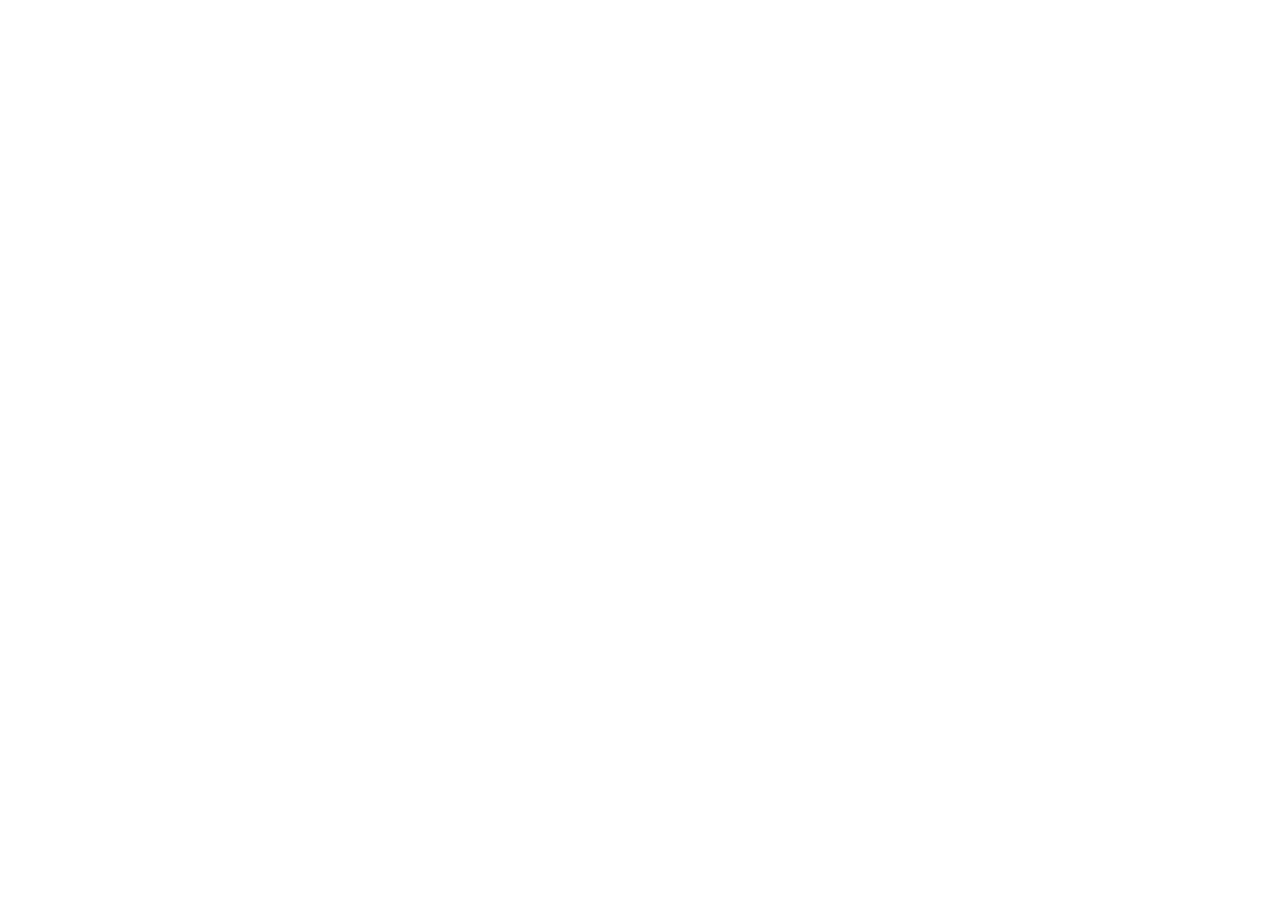
==== commit 433c5e25: "Renda Extra: redireciona para matheusorlando.com.br" ====
--- a/renda-extra-na-pratica/index.html
+++ b/renda-extra-na-pratica/index.html
@@ -1,496 +1 @@
-<!doctype html>
-<html lang="pt-BR" class="no-js">
-<head>
-<meta charset="utf-8">
-<meta name="viewport" content="width=device-width, initial-scale=1">
-<title>Renda Extra na Prática — 32 ideias para escolher sua atividade, montar uma oferta e buscar clientes</title>
-<meta name="description" content="Guia digital de Matheus Orlando com 32 possibilidades de renda extra, casos documentados e ferramentas para comparar caminhos, calcular custos e organizar um primeiro teste.">
-<link rel="canonical" href="https://orlandomarketingbranding.com.br/renda-extra-na-pratica/">
-<meta name="theme-color" content="#0B2F36">
-<meta property="og:type" content="product">
-<meta property="og:locale" content="pt_BR">
-<meta property="og:site_name" content="Renda Extra na Prática">
-<meta property="og:title" content="Renda Extra na Prática — escolha uma ideia e prepare sua primeira oferta">
-<meta property="og:description" content="32 possibilidades para comparar com sua realidade, entender o que oferecer e organizar um primeiro teste, com casos documentados e ferramentas de aplicação.">
-<meta property="og:url" content="https://orlandomarketingbranding.com.br/renda-extra-na-pratica/">
-<meta property="og:image" content="https://orlandomarketingbranding.com.br/renda-extra-na-pratica/assets/img/og-renda-extra-na-pratica.jpg">
-<meta property="og:image:width" content="1200">
-<meta property="og:image:height" content="630">
-<meta property="og:image:alt" content="Capa do guia digital Renda Extra na Prática, de Matheus Orlando, em um tablet">
-<meta name="twitter:card" content="summary_large_image">
-<link rel="preload" href="assets/fonts/montserrat-semibold.woff2" as="font" type="font/woff2" crossorigin>
-<link rel="icon" href="assets/img/favicon.png" type="image/png">
-<style>
-@font-face{font-family:Montserrat;src:url(assets/fonts/montserrat-regular.woff2) format("woff2");font-weight:400;font-display:swap}
-@font-face{font-family:Montserrat;src:url(assets/fonts/montserrat-semibold.woff2) format("woff2");font-weight:600;font-display:swap}
-@font-face{font-family:Montserrat;src:url(assets/fonts/montserrat-bold.woff2) format("woff2");font-weight:700;font-display:swap}
-:root{--ink:#071A1F;--pet:#0B2F36;--min:#3E7A86;--off:#F2F0EA;--aqua:#02CEC3;--soft:#CFE0E3;--txt2:#33505A;--line:#D6DEDF;--max:1120px}
-*{box-sizing:border-box}
-html{scroll-behavior:smooth;-webkit-text-size-adjust:100%}
-body{margin:0;font-family:Montserrat,system-ui,sans-serif;color:var(--ink);background:#fff;font-size:17px;line-height:1.6;overflow-x:hidden}
-img{max-width:100%;height:auto;display:block}
-a{color:inherit}
-h1,h2,h3{font-weight:600;line-height:1.15;letter-spacing:-.01em;margin:0}
-p{margin:0 0 1em}
-.wrap{max-width:var(--max);margin:0 auto;padding:0 20px}
-section{padding:64px 0}
-.kicker{display:block;font-size:13px;font-weight:600;letter-spacing:.18em;text-transform:uppercase;color:var(--min);margin-bottom:14px}
-.dark .kicker{color:var(--aqua)}
-.bar{display:block;width:56px;height:4px;background:var(--aqua);border-radius:2px;margin:16px 0 22px}
-h2{font-size:clamp(26px,5.2vw,38px)}
-.lead{font-size:clamp(17px,2.4vw,19px);color:var(--txt2);max-width:62ch}
-.dark{background:var(--pet);color:var(--off)}
-.dark .lead,.dark p{color:var(--soft)}
-.off{background:var(--off)}
-.btn{display:inline-flex;align-items:center;justify-content:center;gap:10px;min-height:56px;padding:14px 28px;border-radius:10px;background:var(--aqua);color:var(--ink);font-weight:600;font-size:17px;text-decoration:none;text-align:center;transition:transform .15s ease,box-shadow .15s ease}
-.btn:hover{transform:translateY(-1px);box-shadow:0 10px 24px rgba(2,206,195,.28)}
-.btn:focus-visible{outline:3px solid var(--off);outline-offset:3px}
-.off .btn:focus-visible,section:not(.dark) .btn:focus-visible{outline-color:var(--pet)}
-.btn svg{width:18px;height:18px}
-.note{font-size:14px;color:var(--soft);margin-top:14px}
-/* topo */
-.top{background:var(--pet);color:var(--off);padding:14px 0;border-bottom:1px solid rgba(207,224,227,.12)}
-.top .wrap{display:flex;justify-content:space-between;align-items:center;gap:12px}
-.top b{font-weight:600;font-size:15px;letter-spacing:.02em}
-.top a{font-size:14px;font-weight:600;color:var(--aqua);text-decoration:none;white-space:nowrap}
-/* hero */
-.hero{padding:40px 0 56px;position:relative;overflow:hidden}
-.hero .grid{display:grid;gap:28px;align-items:center}
-.hero h1{font-size:clamp(31px,7.4vw,52px);line-height:1.08;letter-spacing:-.02em}
-.hero h1 em{font-style:normal;color:var(--aqua)}
-.hero .lead{color:var(--soft);margin:18px 0 26px}
-.hero .who{font-size:14px;color:var(--soft);margin-top:16px}
-.hero .who b{color:var(--off);font-weight:600}
-.hero-img{max-width:560px;margin:0 auto;width:100%}
-/* cartões */
-.cards{display:grid;gap:14px;margin-top:30px}
-.card{background:#fff;border:1px solid var(--line);border-radius:14px;padding:22px}
-.off .card{border-color:#E1DDD2}
-.card h3{font-size:18px;margin-bottom:6px}
-.card p{margin:0;color:var(--txt2);font-size:16px}
-.num{display:inline-flex;align-items:center;justify-content:center;width:34px;height:34px;border-radius:8px;background:var(--pet);color:var(--aqua);font-weight:600;font-size:15px;margin-bottom:12px}
-/* etapas */
-.steps{list-style:none;padding:0;margin:30px 0 0;display:grid;gap:12px;counter-reset:s}
-.steps li{position:relative;padding:16px 18px 16px 66px;background:rgba(255,255,255,.04);border:1px solid rgba(207,224,227,.16);border-radius:12px;counter-increment:s}
-.steps li::before{content:counter(s);position:absolute;left:16px;top:14px;width:34px;height:34px;border-radius:8px;background:#12404A;color:var(--aqua);font-weight:600;display:flex;align-items:center;justify-content:center}
-.steps li:last-child::before{background:var(--aqua);color:var(--ink)}
-.steps b{display:block;color:var(--off);font-weight:600}
-.steps span{color:var(--soft);font-size:15px}
-.steps-note{margin-top:20px;font-size:15px}
-/* itens incluídos */
-.items{display:grid;gap:18px;margin-top:30px}
-.item{display:grid;grid-template-columns:96px 1fr;gap:18px;align-items:start;background:#fff;border:1px solid var(--line);border-radius:14px;padding:18px}
-.item img{border-radius:6px;box-shadow:0 6px 16px rgba(7,26,31,.18)}
-.item h3{font-size:18px;margin-bottom:4px}
-.item p{margin:0;font-size:15.5px;color:var(--txt2)}
-.item .fmt{display:inline-block;margin-top:8px;font-size:12.5px;font-weight:600;letter-spacing:.08em;text-transform:uppercase;color:var(--min)}
-.conjunto{width:100%;max-width:620px;margin:34px auto 0}
-/* categorias */
-.cats{display:grid;gap:16px;margin-top:30px}
-.cat{background:#fff;border:1px solid #E1DDD2;border-radius:14px;padding:22px}
-.cat img{width:150px;margin-bottom:14px}
-.cat .r{font-size:12.5px;font-weight:600;letter-spacing:.12em;text-transform:uppercase;color:var(--min)}
-.cat h3{font-size:19px;margin:4px 0 10px}
-.cat ul{margin:0;padding-left:18px;color:var(--txt2);font-size:15.5px}
-.cat li{margin-bottom:4px}
-.cat .req{margin-top:12px;font-size:14px;color:var(--pet);background:#EEF4F5;border-radius:8px;padding:10px 12px}
-/* prévias */
-.prev{display:grid;gap:26px;margin-top:30px}
-.prev figure{margin:0;background:#fff;border:1px solid var(--line);border-radius:14px;overflow:hidden}
-.prev figure img{width:100%;border-bottom:1px solid var(--line)}
-.prev figcaption{padding:16px 18px;font-size:15px;color:var(--txt2)}
-.prev figcaption b{display:block;color:var(--ink);font-weight:600;font-size:16px;margin-bottom:2px}
-/* autor */
-.author{display:grid;gap:26px;align-items:start}
-.author img{border-radius:12px;width:100%;max-width:300px}
-.author h2{font-size:clamp(24px,4.6vw,32px)}
-.author .role{font-size:13px;font-weight:600;letter-spacing:.12em;text-transform:uppercase;color:var(--min);margin:8px 0 18px}
-.author a{font-weight:600;color:var(--pet)}
-/* oferta */
-.offer{max-width:720px;margin:0 auto}
-.offer-box{background:#12404A;border:1px solid rgba(207,224,227,.2);border-radius:18px;padding:26px 22px;margin-top:26px}
-.offer-box ul{list-style:none;padding:0;margin:0 0 22px}
-.offer-box li{position:relative;padding:10px 0 10px 32px;border-bottom:1px solid rgba(207,224,227,.14);color:var(--off)}
-.offer-box li:last-child{border-bottom:none}
-.offer-box li::before{content:"";position:absolute;left:4px;top:18px;width:12px;height:12px;border-radius:3px;background:var(--aqua)}
-.price{display:flex;align-items:baseline;gap:10px;flex-wrap:wrap;margin:6px 0 18px}
-.price strong{font-size:44px;font-weight:600;color:var(--off);letter-spacing:-.02em}
-.price span{color:var(--soft);font-size:15px}
-.offer .btn{width:100%}
-.offer .fine{font-size:14px;color:var(--soft);margin:16px 0 0}
-/* faq */
-.faq{max-width:780px;margin:0 auto}
-details{border-bottom:1px solid var(--line);padding:4px 0}
-summary{cursor:pointer;list-style:none;padding:18px 40px 18px 0;font-weight:600;font-size:17px;position:relative}
-summary::-webkit-details-marker{display:none}
-summary::after{content:"+";position:absolute;right:6px;top:14px;font-size:24px;color:var(--min);font-weight:400}
-details[open] summary::after{content:"–"}
-details p{color:var(--txt2);margin:0 0 18px;font-size:16px}
-/* rodapé */
-.plans{display:grid;gap:18px;margin-top:28px}
-@media(min-width:900px){.plans{grid-template-columns:repeat(3,1fr);align-items:stretch}}
-.plan{position:relative;display:flex;flex-direction:column;background:#12404A;border:1px solid rgba(207,224,227,.2);border-radius:18px;padding:26px 22px}
-.plan--hl{border:2px solid var(--aqua)}
-.plan .tag{position:absolute;top:-13px;left:22px;background:var(--aqua);color:var(--ink);font-size:13px;font-weight:600;padding:3px 12px;border-radius:999px}
-.plan h3{margin:0 0 6px;font-size:22px;color:var(--off)}
-.plan .plan-for{font-size:15px;margin:0 0 6px}
-.plan .price strong{font-size:36px}
-.plan ul{list-style:none;padding:0;margin:0 0 20px;flex:1}
-.plan li{position:relative;padding:8px 0 8px 26px;color:var(--off);font-size:15.5px;border-bottom:1px solid rgba(207,224,227,.12)}
-.plan li:last-child{border-bottom:none}
-.plan li::before{content:"";position:absolute;left:2px;top:15px;width:10px;height:10px;border-radius:3px;background:var(--aqua)}
-.plan .btn{width:100%}
-.btn--line2{background:transparent;color:var(--off);border:2px solid var(--aqua)}
-.plan .fine,.plans-fine{font-size:14px;color:var(--soft);margin:14px 0 0}
-.cmp-wrap{margin-top:34px;overflow-x:auto;border-radius:14px;border:1px solid rgba(207,224,227,.2)}
-.cmp-wrap:focus-visible{outline:3px solid var(--aqua)}
-.cmp{width:100%;min-width:560px;border-collapse:collapse;font-size:15px;color:var(--off)}
-.cmp caption{text-align:left;padding:14px 16px;font-weight:600;color:var(--off);background:#12404A}
-.cmp th,.cmp td{padding:12px 14px;border-top:1px solid rgba(207,224,227,.14);text-align:center;vertical-align:middle}
-.cmp th[scope=row]{text-align:left;font-weight:400;color:var(--soft)}
-.cmp thead th{font-weight:600;background:#12404A}
-.cmp thead th small{font-weight:400;color:var(--soft)}
-.cmp .y{color:var(--aqua);font-weight:700;font-size:18px}
-.cmp .n{color:#6F8C93}
-footer{background:var(--ink);color:var(--soft);padding:40px 0 48px;font-size:14px}
-footer b{color:var(--off);font-weight:600}
-footer nav{display:flex;flex-wrap:wrap;gap:8px 20px;margin:16px 0}
-footer a{color:var(--soft)}
-footer .disc{color:#93AEB3;font-size:13px;max-width:72ch}
-/* consentimento (gerado pelo site.js do site principal) */
-.consent-bar{position:fixed;left:12px;right:12px;bottom:12px;z-index:50;background:var(--ink);color:var(--soft);border:1px solid rgba(207,224,227,.2);border-radius:12px;padding:14px 16px;display:flex;flex-wrap:wrap;gap:12px;align-items:center;font-size:14px;max-width:760px;margin:0 auto}
-.consent-bar p{margin:0;flex:1 1 260px}
-.consent-bar a{color:var(--off);font-weight:600}
-.consent-actions{display:flex;gap:10px}
-.consent-bar .btn{min-height:44px;padding:8px 18px;font-size:15px}
-.consent-bar .btn--ghost{background:transparent;color:var(--off);border:1px solid rgba(207,224,227,.4)}
-/* demonstração e amostra */
-.demo{margin-top:40px;background:#fff;border:1px solid #E1DDD2;border-radius:16px;padding:22px}
-.demo h3,.sample h3{font-size:20px;margin-bottom:8px}
-.demo-note{font-size:14.5px;color:var(--txt2);margin:0 0 14px}
-.demo-ex{display:flex;flex-wrap:wrap;gap:10px;margin-bottom:16px}
-.chip{min-height:44px;padding:8px 16px;border-radius:999px;border:1px solid var(--min);background:#fff;color:var(--pet);font:600 15px Montserrat,system-ui,sans-serif;cursor:pointer}
-.chip[aria-pressed="true"]{background:var(--pet);color:var(--off);border-color:var(--pet)}
-.chip:focus-visible{outline:3px solid var(--aqua);outline-offset:2px}
-.demo-grid{display:grid;gap:12px}
-.demo-grid label{display:flex;flex-direction:column;gap:6px;font-size:14.5px;font-weight:600;color:var(--pet)}
-.demo-grid input{min-height:48px;border:1px solid #B9CACD;border-radius:10px;padding:10px 12px;font:400 17px Montserrat,system-ui,sans-serif;color:var(--ink);background:#EAF7F6;width:100%}
-.demo-grid input:focus-visible{outline:3px solid var(--aqua);outline-offset:1px}
-.demo-out{display:grid;grid-template-columns:1fr 1fr;gap:10px;margin:18px 0 14px}
-.demo-out div{background:var(--off);border-radius:10px;padding:12px 14px}
-.demo-out .hl{background:var(--pet);grid-column:1/-1}
-.demo-out dt{font-size:13px;color:var(--txt2)}
-.demo-out .hl dt{color:var(--soft)}
-.demo-out dd{margin:2px 0 0;font-size:20px;font-weight:600;color:var(--ink)}
-.demo-out .hl dd{color:var(--aqua);font-size:24px}
-.sample{margin-top:26px;display:grid;gap:16px;align-items:center;background:#fff;border:1px solid #E1DDD2;border-radius:16px;padding:22px}
-.sample p{margin:0;color:var(--txt2);font-size:15.5px}
-.btn--line{background:transparent;color:var(--pet);border:2px solid var(--pet)}
-.btn--line:hover{box-shadow:none;background:#EEF4F5}
-/* telas maiores */
-@media (min-width:760px){
-  section{padding:88px 0}
-  .cards{grid-template-columns:repeat(2,1fr)}
-  .cats{grid-template-columns:repeat(2,1fr)}
-  .prev{grid-template-columns:repeat(2,1fr);align-items:start}
-  .steps{grid-template-columns:repeat(3,1fr)}
-  .items{grid-template-columns:repeat(2,1fr)}
-  .author{grid-template-columns:300px 1fr;gap:44px}
-  .offer-box{padding:34px 36px}
-  .offer .btn{width:auto}
-  .demo{padding:30px 34px}
-  .demo-grid{grid-template-columns:repeat(2,1fr)}
-  .demo-out{grid-template-columns:repeat(5,1fr)}
-  .demo-out .hl{grid-column:auto}
-  .sample{grid-template-columns:1fr auto;padding:26px 34px}
-}
-@media (min-width:980px){
-  .hero{padding:72px 0 88px}
-  .hero .grid{grid-template-columns:1.05fr .95fr;gap:40px}
-  .cards{grid-template-columns:repeat(4,1fr)}
-}
-@media (prefers-reduced-motion:reduce){html{scroll-behavior:auto}.btn{transition:none}}
-</style>
-</head>
-<body data-page="produto" data-solution="renda-extra-na-pratica">
-
-<header class="top">
-  <div class="wrap"><b>Renda Extra na Prática</b><a href="#oferta">Ver opções e preços</a></div>
-</header>
-
-<main id="conteudo">
-
-<!-- A. Primeira tela -->
-<section class="hero dark" aria-labelledby="titulo">
-  <div class="wrap grid">
-    <div>
-      <span class="kicker">Guia digital · 32 ideias</span>
-      <h1 id="titulo">Escolha uma ideia de renda extra e <em>prepare sua primeira oferta.</em></h1>
-      <p class="lead">Um guia com 32 possibilidades, casos documentados e ferramentas para comparar caminhos, calcular custos e organizar um primeiro teste.</p>
-      <a class="btn" href="#incluido" data-loc="hero">Quero conhecer o material
-        <svg viewBox="0 0 24 24" fill="none" stroke="currentColor" stroke-width="2.2" stroke-linecap="round" stroke-linejoin="round" aria-hidden="true"><path d="M12 5v14M5 12l7 7 7-7"/></svg></a>
-      <p class="who">Produto digital de <b>Matheus Orlando</b>.</p>
-    </div>
-    <div class="hero-img">
-      <img src="assets/img/hero-conjunto.webp" width="1000" height="857" alt="O e-book Renda Extra na Prática em um tablet e o Caderno prático em um celular" fetchpriority="high">
-    </div>
-  </div>
-</section>
-
-<!-- B. Problemas -->
-<section aria-labelledby="problemas">
-  <div class="wrap">
-    <span class="kicker">O que o guia ajuda a organizar</span>
-    <h2 id="problemas">Ter ideias não costuma ser o problema. Escolher e começar, sim.</h2>
-    <span class="bar"></span>
-    <div class="cards">
-      <div class="card"><span class="num">1</span><h3>Muitas ideias</h3><p>E dificuldade para saber qual combina com o que você sabe, tem e consegue fazer agora.</p></div>
-      <div class="card"><span class="num">2</span><h3>O que oferecer</h3><p>Dúvida sobre como transformar “posso fazer isso” em uma entrega com escopo, prazo e limites.</p></div>
-      <div class="card"><span class="num">3</span><h3>Preço no escuro</h3><p>Valor definido sem considerar material, taxas, deslocamento e as horas que o trabalho realmente consome.</p></div>
-      <div class="card"><span class="num">4</span><h3>Primeira conversa</h3><p>Insegurança para abordar um possível cliente sem soar insistente ou improvisado.</p></div>
-    </div>
-  </div>
-</section>
-
-<!-- C. Como funciona -->
-<section class="dark" aria-labelledby="como">
-  <div class="wrap">
-    <span class="kicker">Como funciona</span>
-    <h2 id="como">Da ideia à primeira oferta, em seis etapas</h2>
-    <span class="bar"></span>
-    <ol class="steps">
-      <li><b>Escolher</b><span>Inventário do que você sabe, tem e pode fazer; mapa das 32 ideias e matriz para comparar três.</span></li>
-      <li><b>Montar a oferta</b><span>Para quem, o que entrega, em quanto tempo, com quais limites — e o que fica fora.</span></li>
-      <li><b>Calcular</b><span>Custos, preço mínimo, horas e capacidade, com a diferença entre faturar e o que sobra.</span></li>
-      <li><b>Conversar</b><span>Roteiro para entender o cliente antes de vender e mensagens de abordagem respeitosas.</span></li>
-      <li><b>Testar</b><span>Um plano de 14 dias com ações registradas, sem gastos grandes antes da hora.</span></li>
-      <li><b>Avaliar</b><span>Manter, ajustar ou encerrar, com base no que aconteceu.</span></li>
-    </ol>
-    <p class="steps-note">O plano de 14 dias é uma sequência de ações, não uma promessa de venda nesse prazo.</p>
-  </div>
-</section>
-
-<!-- D. O que está incluído -->
-<section class="off" id="incluido" aria-labelledby="inc">
-  <div class="wrap">
-    <span class="kicker">O que está incluído</span>
-    <h2 id="inc">Quatro materiais e quatro vídeos de orientação</h2>
-    <span class="bar"></span>
-    <p class="lead">Tudo é digital: você recebe os arquivos para ler na tela, imprimir se quiser e preencher com a sua situação. Na área de membros também ficam 4 vídeos curtos de orientação: por onde começar, como usar o e-book e o Caderno, como preencher a calculadora e como organizar o primeiro teste.</p>
-    <div class="items">
-      <div class="item"><img src="assets/img/capa-livro.webp" width="520" height="748" alt="Capa do e-book Renda Extra na Prática" loading="lazy">
-        <div><h3>E-book Renda Extra na Prática</h3><p>32 ideias em quatro categorias, cada uma com requisitos, oferta inicial, custos, cálculo de preço, abordagem, riscos e uma ação para começar. Oito casos documentados com fonte.</p><span class="fmt">PDF</span></div></div>
-      <div class="item"><img src="assets/img/capa-caderno.webp" width="520" height="748" alt="Capa do Caderno prático com 12 ferramentas" loading="lazy">
-        <div><h3>Caderno prático</h3><p>12 ferramentas — do inventário ao quadro de decisão — com exemplos preenchidos e espaço para as suas respostas.</p><span class="fmt">PDF para imprimir + PDF com campos preenchíveis</span></div></div>
-      <div class="item"><img src="assets/img/calculadora.webp" width="820" height="731" alt="Calculadora em planilha com entradas e resultados" loading="lazy">
-        <div><h3>Calculadora</h3><p>Planilha com margem, saldo, horas, meta, capacidade e preço mínimo, além de ficha técnica e controles de conversas e de caixa.</p><span class="fmt">Planilha .xlsx</span></div></div>
-      <div class="item"><img src="assets/img/trecho-ferramenta.webp" width="820" height="1192" alt="Página de ferramenta do Caderno prático" loading="lazy">
-        <div><h3>Modelos editáveis</h3><p>As ferramentas e as mensagens de abordagem em arquivo de texto, para você adaptar com as suas palavras.</p><span class="fmt">Documento .docx</span></div></div>
-    </div>
-    <img class="conjunto" src="assets/img/conjunto.webp" width="1000" height="864" alt="E-book, Caderno prático e Calculadora apresentados juntos" loading="lazy">
-  </div>
-</section>
-
-<!-- E. Categorias -->
-<section aria-labelledby="cats">
-  <div class="wrap">
-    <span class="kicker">As quatro categorias</span>
-    <h2 id="cats">32 ideias para comparar com a sua realidade</h2>
-    <span class="bar"></span>
-    <p class="lead">As atividades não são igualmente acessíveis. Algumas cabem em um celular e algumas horas livres; outras exigem formação, registro profissional, ferramentas ou estrutura sanitária. Cada capítulo deixa isso claro logo no início.</p>
-    <div class="cats">
-      <div class="cat"><img src="assets/img/parte-1.svg" width="392" height="192" alt="" loading="lazy"><span class="r">Parte 1 · ideias 01–12</span><h3>Serviços digitais para negócios</h3>
-        <ul><li>Gestão operacional de redes sociais</li><li>Edição de vídeos curtos</li><li>Configuração de WhatsApp Business e catálogo</li><li>Cadastro de produtos em lojas virtuais</li></ul></div>
-      <div class="cat"><img src="assets/img/parte-2.svg" width="392" height="192" alt="" loading="lazy"><span class="r">Parte 2 · ideias 13–20</span><h3>Conhecimento e criação autoral</h3>
-        <ul><li>Aulas particulares</li><li>Tradução e revisão bilíngue</li><li>Ilustrações sob encomenda</li><li>Templates e planilhas autorais</li></ul></div>
-      <div class="cat"><img src="assets/img/parte-3.svg" width="392" height="192" alt="" loading="lazy"><span class="r">Parte 3 · ideias 21–28</span><h3>Serviços locais e presenciais</h3>
-        <ul><li>Pet sitter</li><li>Montagem de móveis</li><li>Organização de ambientes</li><li>Aulas de exercícios por profissional habilitado</li></ul>
-        <p class="req">Exemplo de requisito: aulas de exercícios exigem formação em Educação Física e registro no CREF.</p></div>
-      <div class="cat"><img src="assets/img/parte-4.svg" width="392" height="192" alt="" loading="lazy"><span class="r">Parte 4 · ideias 29–32</span><h3>Produtos, revenda e encomendas</h3>
-        <ul><li>Brechó e consignação de roupas</li><li>Revenda de usados em outras categorias</li><li>Artesanato e personalizados por encomenda</li><li>Alimentos por encomenda</li></ul>
-        <p class="req">Exemplo de requisito: alimentos exigem boas práticas e verificação das exigências sanitárias do município.</p></div>
-    </div>
-  </div>
-</section>
-
-<!-- F. Veja o material por dentro (substitui depoimentos enquanto não houver avaliações reais) -->
-<section class="off" id="por-dentro" aria-labelledby="prev">
-  <div class="wrap">
-    <span class="kicker">Prévia do conteúdo</span>
-    <h2 id="prev">Veja o material por dentro</h2>
-    <span class="bar"></span>
-    <p class="lead">Páginas reais do e-book e do Caderno prático, uma demonstração da calculadora e uma amostra curta para baixar.</p>
-    <div class="prev">
-      <figure><img src="assets/img/trecho-abertura-ideia.webp" width="820" height="763" alt="Página real da abertura de uma ideia com quadro de leitura rápida" loading="lazy"><figcaption><b>Abertura de cada ideia</b>O que o cliente compra, requisitos, recursos, entrega e o principal cuidado.</figcaption></figure>
-      <figure><img src="assets/img/trecho-oferta.webp" width="820" height="1050" alt="Página real do capítulo de edição de vídeos curtos com a oferta inicial e o que fica fora" loading="lazy"><figcaption><b>Oferta delimitada</b>Quantidade, prazo e limites definidos — e o que não entra automaticamente no pacote.</figcaption></figure>
-      <figure><img src="assets/img/trecho-ferramenta.webp" width="820" height="1192" alt="Página real do Caderno prático com o inventário preenchido com dados fictícios" loading="lazy"><figcaption><b>Ferramenta do Caderno</b>Exemplo preenchido com dados fictícios, separado dos campos em branco.</figcaption></figure>
-      <figure><img src="assets/img/trecho-caso.webp" width="820" height="653" alt="Página real com caso documentado, fato publicado, fonte e data" loading="lazy"><figcaption><b>Caso com fonte</b>Fato publicado, fonte e data — e o que a história não permite concluir.</figcaption></figure>
-    </div>
-
-    <div class="demo" aria-labelledby="demo-t">
-      <h3 id="demo-t">Demonstração da calculadora</h3>
-      <p class="demo-note">Mesmas fórmulas da planilha. Os valores iniciais são a simulação fictícia A do livro; altere para ver como margem, saldo e horas mudam. Taxas hipotéticas — confirme as suas com um contador.</p>
-      <div class="demo-ex" role="group" aria-label="Carregar exemplo">
-        <button type="button" class="chip" data-ex="A" aria-pressed="true">Simulação A · serviço</button>
-        <button type="button" class="chip" data-ex="B" aria-pressed="false">Simulação B · produto</button>
-      </div>
-      <form class="demo-grid" id="calc" onsubmit="return false">
-        <label>Preço por unidade (R$)<input inputmode="decimal" name="P" value="240"></label>
-        <label>Custo variável por unidade (R$)<input inputmode="decimal" name="C" value="30"></label>
-        <label>Taxas e tributos (%)<input inputmode="decimal" name="t" value="10"></label>
-        <label>Custos fixos do mês (R$)<input inputmode="decimal" name="F" value="180"></label>
-        <label>Unidades vendidas no mês<input inputmode="decimal" name="Q" value="7"></label>
-        <label>Horas por unidade<input inputmode="decimal" name="h" value="3"></label>
-        <label>Horas de mensagens, orçamentos e deslocamento<input inputmode="decimal" name="A" value="9"></label>
-      </form>
-      <dl class="demo-out" aria-live="polite">
-        <div><dt>Faturamento</dt><dd id="o-rec">R$ 1.680,00</dd></div>
-        <div><dt>Margem por unidade</dt><dd id="o-mg">R$ 186,00</dd></div>
-        <div><dt>Saldo do mês</dt><dd id="o-sal">R$ 1.122,00</dd></div>
-        <div><dt>Horas totais</dt><dd id="o-hor">30 h</dd></div>
-        <div class="hl"><dt>Saldo por hora</dt><dd id="o-sph">R$ 37,40</dd></div>
-      </dl>
-      <p class="demo-note">A planilha completa também calcula meta, capacidade e preço mínimo, e traz ficha técnica e controles de conversas e de caixa.</p>
-    </div>
-
-    <div class="sample">
-      <div>
-        <h3>Amostra gratuita</h3>
-        <p>Capa, sumário, parte de “Como usar este livro”, o início da ideia 04 e uma página do Caderno prático — 12 páginas em PDF.</p>
-      </div>
-      <a class="btn btn--line" href="assets/amostra/Renda-Extra-na-Pratica-amostra.pdf" download data-lp="amostra-pdf" data-loc="por-dentro">Baixar a amostra (PDF, 0,5 MB)</a>
-    </div>
-  </div>
-</section>
-
-<!-- G. Autor -->
-<section aria-labelledby="autor">
-  <div class="wrap author">
-    <img src="assets/img/matheus-orlando.webp" width="560" height="747" alt="Matheus Orlando" loading="lazy">
-    <div>
-      <span class="kicker">Autor</span>
-      <h2 id="autor">Matheus Orlando</h2>
-      <p class="role">Fundador da ORLANDO — Marcas e Estratégia</p>
-      <p>Matheus Orlando é tecnólogo em Marketing e fundador da ORLANDO — Marcas e Estratégia. Atua com branding, identidade visual, marketing estratégico e comunicação digital, conectando posicionamento, conteúdo e planejamento de projetos.</p>
-      <p>Neste livro, aplica essa perspectiva à construção de ofertas: entender para quem se trabalha, explicar o que será entregue e organizar os próximos passos. Sua proposta é ajudar o leitor a avaliar possibilidades de renda extra com clareza, responsabilidade e atenção à execução.</p>
-      <p><a href="https://www.orlandomarketingbranding.com.br/">orlandomarketingbranding.com.br</a></p>
-    </div>
-  </div>
-</section>
-
-<!-- H. Oferta: três caminhos -->
-<section class="dark" id="oferta" aria-labelledby="of">
-  <div class="wrap">
-    <span class="kicker">Escolha o seu caminho</span>
-    <h2 id="of">Comece pelo kit ou leve o treinamento junto</h2>
-    <span class="bar"></span>
-    <p class="lead">Os três caminhos usam o mesmo material. A diferença é quanto apoio você quer para aplicar. Acesso por 1 ano a partir da compra.</p>
-    <div class="plans">
-      <div class="plan">
-        <h3>Kit</h3>
-        <p class="plan-for">Para ler, comparar as ideias e começar sozinho.</p>
-        <div class="price"><strong>R$ 32,00</strong></div>
-        <ul><li>E-book, Caderno prático, Calculadora e modelos editáveis</li><li>4 vídeos curtos de orientação</li></ul>
-        <a class="btn" href="https://pay.kiwify.com.br/jd6mEem" data-lp="checkout-kiwify" data-loc="plano-kit" rel="noopener">Quero o kit <svg viewBox="0 0 24 24" fill="none" stroke="currentColor" stroke-width="2.2" stroke-linecap="round" stroke-linejoin="round" aria-hidden="true"><path d="M5 12h14M13 6l6 6-6 6"/></svg></a>
-        <p class="fine">No checkout, dá para acrescentar o treinamento por mais R$ 62,00.</p>
-      </div>
-      <div class="plan plan--hl">
-        <span class="tag">Kit + treinamento</span>
-        <h3>Treinamento</h3>
-        <p class="plan-for">Para aprender com exemplos, ideia por ideia, e aplicar com uma sequência.</p>
-        <div class="price"><strong>R$ 94,00</strong></div>
-        <ul><li>Tudo do kit</li><li>37 aulas em vídeo: uma para escolher a primeira ideia, uma para cada uma das 32 ideias e 4 de aplicação</li><li>Transcrição e pontos principais em cada aula</li></ul>
-        <a class="btn" href="https://pay.kiwify.com.br/biy5sB3" data-lp="checkout-kiwify" data-loc="plano-treinamento" rel="noopener">Quero o treinamento <svg viewBox="0 0 24 24" fill="none" stroke="currentColor" stroke-width="2.2" stroke-linecap="round" stroke-linejoin="round" aria-hidden="true"><path d="M5 12h14M13 6l6 6-6 6"/></svg></a>
-        <p class="fine">No checkout, dá para acrescentar a sessão individual por R$ 296,00.</p>
-      </div>
-      <div class="plan">
-        <h3>Treinamento + sessão</h3>
-        <p class="plan-for">Para quem quer, depois das aulas, uma conversa individual sobre a própria oferta.</p>
-        <div class="price"><strong>R$ 390,00</strong><span>R$ 94 do treinamento + R$ 296 da sessão</span></div>
-        <ul><li>Tudo do treinamento</li><li>Sessão de Direcionamento on-line de 60 min com Matheus Orlando</li><li>Resumo de uma página com três prioridades</li></ul>
-        <a class="btn btn--line2" href="https://pay.kiwify.com.br/biy5sB3" data-lp="checkout-kiwify" data-loc="plano-sessao" rel="noopener">Quero treinamento + sessão <svg viewBox="0 0 24 24" fill="none" stroke="currentColor" stroke-width="2.2" stroke-linecap="round" stroke-linejoin="round" aria-hidden="true"><path d="M5 12h14M13 6l6 6-6 6"/></svg></a>
-        <p class="fine">Marque a sessão no checkout do treinamento. O agendamento acontece depois das aulas de aplicação e com a Oferta e a Calculadora preenchidas.</p>
-      </div>
-    </div>
-    <div class="cmp-wrap" role="region" aria-labelledby="cmp-t" tabindex="0">
-      <table class="cmp">
-        <caption id="cmp-t">O que vem em cada caminho</caption>
-        <thead><tr><th scope="col">Item</th><th scope="col">Kit<br><small>R$ 32</small></th><th scope="col">Treinamento<br><small>R$ 94</small></th><th scope="col">Treinamento + sessão<br><small>R$ 390</small></th></tr></thead>
-        <tbody><tr><th scope="row">E-book com 32 ideias e 8 casos com fonte (PDF)</th><td><span class="y" aria-label="Incluído">✓</span></td><td><span class="y" aria-label="Incluído">✓</span></td><td><span class="y" aria-label="Incluído">✓</span></td></tr><tr><th scope="row">Caderno prático com 12 ferramentas (PDF)</th><td><span class="y" aria-label="Incluído">✓</span></td><td><span class="y" aria-label="Incluído">✓</span></td><td><span class="y" aria-label="Incluído">✓</span></td></tr><tr><th scope="row">Calculadora (planilha .xlsx)</th><td><span class="y" aria-label="Incluído">✓</span></td><td><span class="y" aria-label="Incluído">✓</span></td><td><span class="y" aria-label="Incluído">✓</span></td></tr><tr><th scope="row">Modelos editáveis (.docx)</th><td><span class="y" aria-label="Incluído">✓</span></td><td><span class="y" aria-label="Incluído">✓</span></td><td><span class="y" aria-label="Incluído">✓</span></td></tr><tr><th scope="row">4 vídeos curtos de orientação</th><td><span class="y" aria-label="Incluído">✓</span></td><td><span class="y" aria-label="Incluído">✓</span></td><td><span class="y" aria-label="Incluído">✓</span></td></tr><tr><th scope="row">37 aulas em vídeo, com transcrição e pontos principais</th><td><span class="n" aria-label="Não incluído">—</span></td><td><span class="y" aria-label="Incluído">✓</span></td><td><span class="y" aria-label="Incluído">✓</span></td></tr><tr><th scope="row">Sessão individual on-line de 60 min + resumo de uma página</th><td><span class="n" aria-label="Não incluído">—</span></td><td><span class="n" aria-label="Não incluído">—</span></td><td><span class="y" aria-label="Incluído">✓</span></td></tr></tbody>
-      </table>
-    </div>
-    <p class="fine plans-fine">Pagamento processado pela Kiwify. Nada é enviado pelo correio. Quem comprar o kit pode passar para o treinamento pagando só a diferença durante o ano de acesso. Conteúdo educativo: não garante renda, clientes ou vendas. A sessão é orientação e não inclui execução nem orientação técnica, jurídica ou contábil.</p>
-  </div>
-</section>
-
-<!-- I. Perguntas frequentes -->
-<section aria-labelledby="faq">
-  <div class="wrap faq">
-    <span class="kicker">Perguntas frequentes</span>
-    <h2 id="faq">Antes de comprar</h2>
-    <span class="bar"></span>
-    <details><summary>É digital ou impresso?</summary><p>Digital. São arquivos em PDF, uma planilha, um documento editável e vídeos curtos na área de membros. Nada é enviado pelo correio — se quiser o Caderno no papel, você mesmo pode imprimir.</p></details>
-    <details><summary>Como recebo?</summary><p>Depois da confirmação do pagamento, a Kiwify envia ao e-mail informado na compra o acesso à área de membros, onde ficam os arquivos para baixar e os vídeos de orientação.</p></details>
-    <details><summary>Posso usar pelo celular?</summary><p>Sim. O e-book e o Caderno abrem em qualquer leitor de PDF no celular. A planilha funciona melhor no computador ou em um aplicativo de planilhas; os campos preenchíveis do Caderno dependem de um leitor de PDF compatível.</p></details>
-    <details><summary>Preciso executar as 32 ideias?</summary><p>Não. A proposta é comparar, escolher uma e testá-la. O livro foi organizado para consulta: você lê apenas os capítulos que fizerem sentido para você.</p></details>
-    <details><summary>Preciso ter experiência?</summary><p>Depende da ideia. Cada capítulo informa o que é exigido. Algumas atividades podem ser testadas com pouco preparo; outras exigem formação, registro profissional, ferramentas ou estrutura sanitária.</p></details>
-    <details><summary>O plano de 14 dias garante venda?</summary><p>Não. É uma sequência de ações para escolher, conversar com possíveis clientes, ajustar a oferta e registrar o que aconteceu. Se faltar algum requisito, o período é usado para preparação.</p></details>
-    <details><summary>Os casos são de alunos?</summary><p>Não. São oito casos de pessoas sem relação com o autor, publicados pela Agência Sebrae de Notícias ou no site da própria profissional, com fonte e data. Eles mostram decisões, não previsões de resultado.</p></details>
-    <details><summary>Há acompanhamento individual?</summary><p>Não. O kit é o conjunto de materiais com 4 vídeos curtos de orientação. Não inclui mentoria, consultoria ou comunidade.</p></details>
-    <details><summary>O que é o treinamento em vídeo oferecido no checkout?</summary><p>Um complemento opcional: 37 aulas em vídeo — uma para escolher a primeira ideia, uma para cada uma das 32 ideias do livro e quatro de aplicação (oferta, preço, teste e decisão) —, cada uma com transcrição e pontos principais. Junto com o kit, custa mais R$ 62,00; avulso, R$ 94,00. Também é conteúdo educativo e não garante renda, clientes ou vendas.</p></details>
-    <details><summary>Por quanto tempo tenho acesso?</summary><p>Por 1 ano a partir da compra, tanto no kit quanto no treinamento. Os arquivos podem ser baixados e ficam com você. Durante esse ano, quem tem o kit pode passar para o treinamento pagando só a diferença (R$ 62,00), e quem tem o treinamento tem o valor pago descontado na Sessão de Direcionamento.</p></details>
-    <details><summary>O que é a Sessão de Direcionamento?</summary><p>Um encontro individual on-line de 60 minutos com Matheus Orlando sobre oferta, posicionamento e próximos passos, com um resumo de uma página com três prioridades. Para agendar, é preciso ter escolhido uma ideia e preenchido a Oferta (Ferramenta 5) e a Calculadora; para quem tem o treinamento, também ter feito a aula inicial, a aula da ideia escolhida e as aulas de aplicação. Avulsa, custa R$ 390,00; para quem comprou o treinamento, R$ 296,00. Não inclui execução nem orientação técnica, jurídica ou contábil, e não garante renda, clientes ou vendas.</p></details>
-    <details><summary>Como funcionam suporte, acesso e reembolso?</summary><p>Dúvidas sobre acesso aos arquivos são atendidas pelo e-mail <a href="mailto:contato@orlandomarketingbranding.com.br">contato@orlandomarketingbranding.com.br</a>. Em compras pela internet, você pode desistir em até 7 dias após a compra e pedir o reembolso, conforme o direito de arrependimento do Código de Defesa do Consumidor (art. 49).</p></details>
-    <p style="margin-top:28px"><a class="btn" href="https://pay.kiwify.com.br/jd6mEem" data-lp="checkout-kiwify" data-loc="faq" rel="noopener">Quero o kit</a> <a class="btn btn--faq2" href="#oferta" style="margin-left:8px;background:transparent;border:2px solid var(--pet);color:var(--pet)">Comparar os caminhos</a></p>
-  </div>
-</section>
-
-</main>
-
-<footer>
-  <div class="wrap">
-    <b>Renda Extra na Prática</b> · produto digital de Matheus Orlando.<br>
-    Pagamento processado pela Kiwify em nome de Orlando Marketing e Branding LTDA.
-    <nav aria-label="Links legais e contato">
-      <a href="mailto:contato@orlandomarketingbranding.com.br">contato@orlandomarketingbranding.com.br</a>
-      <a href="/privacidade.html">Política de Privacidade</a>
-      <a href="/termos.html">Termos de Uso do site</a>
-      <a href="https://kiwify.com.br/termos-de-uso/" rel="noopener">Termos de compra (Kiwify)</a>
-      <a href="#" class="js-consent-open" hidden>Preferências de medição</a>
-    </nav>
-    <p class="disc">Conteúdo educativo. Não garante renda, clientes ou vendas e não substitui orientação contábil, jurídica, sanitária ou de conselhos profissionais. © 2026 Matheus Orlando.</p>
-  </div>
-</footer>
-
-<!-- Medição: reaproveita o consentimento e o GA4 do site principal. Cliques no checkout geram apenas o evento "click_lp" (link_destination = checkout-kiwify); compra confirmada é registrada somente na Kiwify. -->
-<script>
-(function(){
-  var f=document.getElementById('calc'); if(!f) return;
-  var EX={A:{P:240,C:30,t:10,F:180,Q:7,h:3,A:9},B:{P:60,C:24,t:10,F:150,Q:20,h:1,A:5}};
-  var brl=function(v){return 'R$ '+v.toLocaleString('pt-BR',{minimumFractionDigits:2,maximumFractionDigits:2});};
-  var num=function(n){var v=parseFloat(String(f.elements[n].value).replace(/\./g,'').replace(',','.'));return isFinite(v)?v:0;};
-  function calc(){
-    var P=num('P'),C=num('C'),t=num('t')/100,F=num('F'),Q=num('Q'),h=num('h'),A=num('A');
-    var mg=P-C-P*t, rec=Q*P, sal=Q*mg-F, hor=Q*h+A;
-    document.getElementById('o-rec').textContent=brl(rec);
-    document.getElementById('o-mg').textContent=brl(mg);
-    document.getElementById('o-sal').textContent=brl(sal);
-    document.getElementById('o-hor').textContent=hor.toLocaleString('pt-BR',{maximumFractionDigits:1})+' h';
-    document.getElementById('o-sph').textContent=hor>0?brl(sal/hor):'—';
-  }
-  f.addEventListener('input',calc);
-  document.querySelectorAll('.chip[data-ex]').forEach(function(b){
-    b.addEventListener('click',function(){
-      var e=EX[b.getAttribute('data-ex')];
-      Object.keys(e).forEach(function(k){f.elements[k].value=String(e[k]).replace('.',',');});
-      document.querySelectorAll('.chip[data-ex]').forEach(function(x){x.setAttribute('aria-pressed',x===b?'true':'false');});
-      calc();
-    });
-  });
-  calc();
-})();
-</script>
-<script src="../assets/js/config.js" defer></script>
-<script src="../assets/js/site.js" defer></script>
-</body>
-</html>
+<!doctype html><html lang="pt-BR"><head><meta charset="utf-8"><title>Renda Extra na Prática — Matheus Orlando</title><meta name="robots" content="noindex"><link rel="canonical" href="https://matheusorlando.com.br/renda-extra-na-pratica/"><meta http-equiv="refresh" content="0; url=https://matheusorlando.com.br/renda-extra-na-pratica/"><script>location.replace('https://matheusorlando.com.br/renda-extra-na-pratica/'+location.search+location.hash);</script></head><body><p>A página mudou de endereço: <a href="https://matheusorlando.com.br/renda-extra-na-pratica/">Renda Extra na Prática</a>.</p></body></html>
